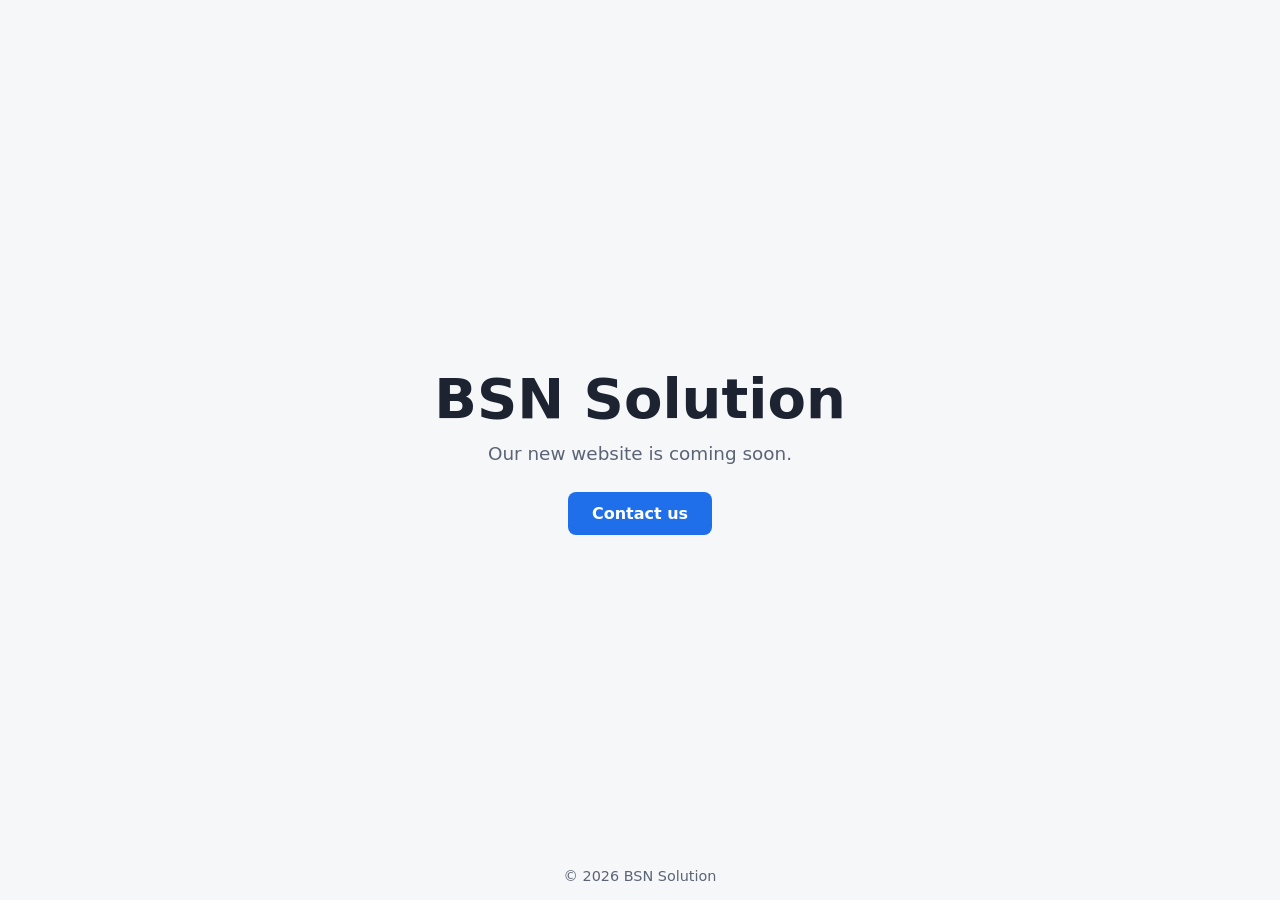
==== index.html @ 7753de4d "Add starter website for www.bsnsolution.com Co-Authored-By: Claude Opus 5.5 <noreply@anthropic.com> " ====
<!doctype html>
<html lang="en">
<head>
  <meta charset="utf-8">
  <meta name="viewport" content="width=device-width, initial-scale=1">
  <title>BSN Solution</title>
  <meta name="description" content="BSN Solution">
  <style>
    :root { --bg: #f6f7f9; --text: #1d2330; --muted: #5b6475; --accent: #1f6feb; }
    * { box-sizing: border-box; }
    body { margin: 0; font-family: system-ui, -apple-system, "Segoe UI", Roboto, sans-serif; background: var(--bg); color: var(--text); }
    main { min-height: 100vh; display: flex; flex-direction: column; align-items: center; justify-content: center; padding: 24px; text-align: center; }
    h1 { font-size: clamp(2rem, 6vw, 3.5rem); margin: 0 0 12px; }
    p { color: var(--muted); font-size: 1.15rem; margin: 0 0 28px; }
    a.button { background: var(--accent); color: #fff; text-decoration: none; padding: 12px 24px; border-radius: 8px; font-weight: 600; }
    footer { position: fixed; bottom: 16px; width: 100%; text-align: center; color: var(--muted); font-size: .9rem; }
  </style>
</head>
<body>
  <main>
    <h1>BSN Solution</h1>
    <p>Our new website is coming soon.</p>
    <a class="button" href="mailto:info@bsnsolution.com">Contact us</a>
  </main>
  <footer>&copy; <span id="y"></span> BSN Solution</footer>
  <script>document.getElementById('y').textContent = new Date().getFullYear();</script>
</body>
</html>
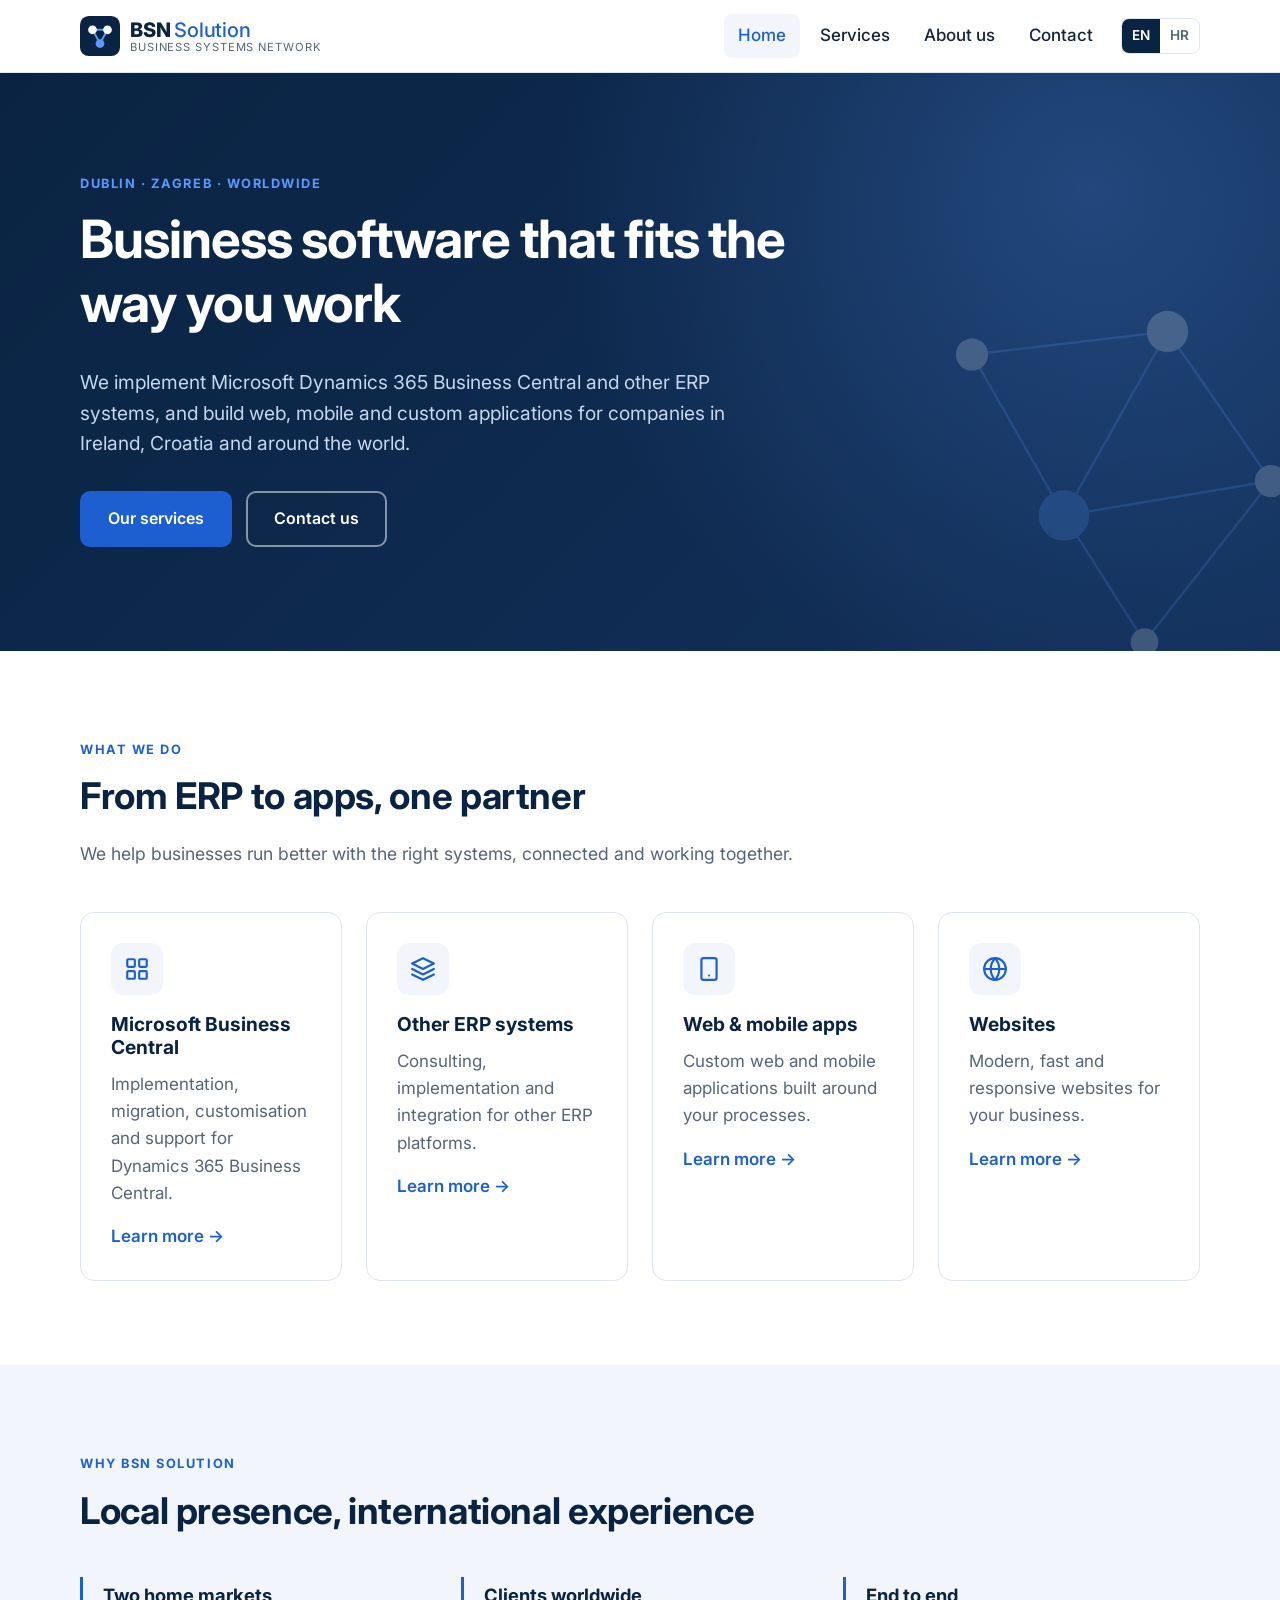
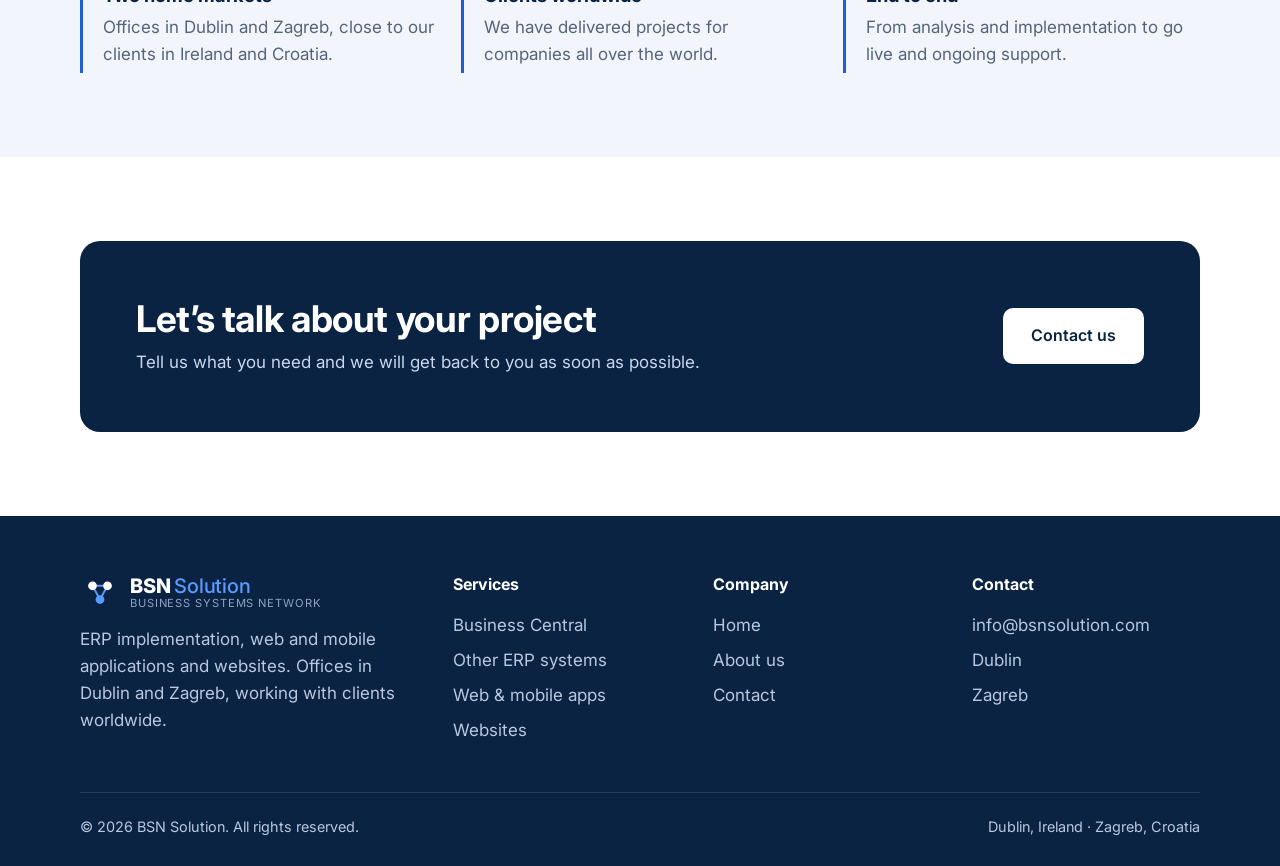
==== commit 1d6b978c: "Add bilingual company website (EN/HR) Home, Services, About and Contact pages in English and Croatia" ====
--- a/index.html
+++ b/index.html
@@ -1,28 +1,95 @@
 <!doctype html>
 <html lang="en">
 <head>
-  <meta charset="utf-8">
-  <meta name="viewport" content="width=device-width, initial-scale=1">
-  <title>BSN Solution</title>
-  <meta name="description" content="BSN Solution">
-  <style>
-    :root { --bg: #f6f7f9; --text: #1d2330; --muted: #5b6475; --accent: #1f6feb; }
-    * { box-sizing: border-box; }
-    body { margin: 0; font-family: system-ui, -apple-system, "Segoe UI", Roboto, sans-serif; background: var(--bg); color: var(--text); }
-    main { min-height: 100vh; display: flex; flex-direction: column; align-items: center; justify-content: center; padding: 24px; text-align: center; }
-    h1 { font-size: clamp(2rem, 6vw, 3.5rem); margin: 0 0 12px; }
-    p { color: var(--muted); font-size: 1.15rem; margin: 0 0 28px; }
-    a.button { background: var(--accent); color: #fff; text-decoration: none; padding: 12px 24px; border-radius: 8px; font-weight: 600; }
-    footer { position: fixed; bottom: 16px; width: 100%; text-align: center; color: var(--muted); font-size: .9rem; }
-  </style>
+<meta charset="utf-8">
+<meta name="viewport" content="width=device-width, initial-scale=1">
+<title>BSN Solution | Business Central, ERP, web and mobile applications</title>
+<meta name="description" content="BSN Solution implements Microsoft Dynamics 365 Business Central and other ERP systems and builds web and mobile applications and websites. Offices in Dublin and Zagreb.">
+<link rel="canonical" href="https://www.bsnsolution.com/">
+<link rel="alternate" hreflang="en" href="https://www.bsnsolution.com/">
+<link rel="alternate" hreflang="hr" href="https://www.bsnsolution.com/hr/">
+<link rel="alternate" hreflang="x-default" href="https://www.bsnsolution.com/">
+<meta property="og:title" content="BSN Solution | Business Central, ERP, web and mobile applications">
+<meta property="og:description" content="BSN Solution implements Microsoft Dynamics 365 Business Central and other ERP systems and builds web and mobile applications and websites. Offices in Dublin and Zagreb.">
+<meta property="og:type" content="website">
+<meta property="og:url" content="https://www.bsnsolution.com/">
+<meta property="og:locale" content="en_IE">
+<meta name="theme-color" content="#0a2342">
+<link rel="icon" href="assets/favicon.svg" type="image/svg+xml">
+<link rel="preconnect" href="https://fonts.googleapis.com">
+<link rel="preconnect" href="https://fonts.gstatic.com" crossorigin>
+<link href="https://fonts.googleapis.com/css2?family=Inter:wght@400;500;600;700;800&display=swap" rel="stylesheet">
+<link rel="stylesheet" href="assets/style.css">
+<script>
+  (function () {
+    try {
+      var pref = localStorage.getItem('bsn-lang');
+      var nav = (navigator.language || '').toLowerCase();
+      if (pref === 'hr' || (!pref && nav.indexOf('hr') === 0)) location.replace('hr/');
+    } catch (e) {}
+  })();
+</script>
 </head>
 <body>
-  <main>
-    <h1>BSN Solution</h1>
-    <p>Our new website is coming soon.</p>
-    <a class="button" href="mailto:info@bsnsolution.com">Contact us</a>
-  </main>
-  <footer>&copy; <span id="y"></span> BSN Solution</footer>
-  <script>document.getElementById('y').textContent = new Date().getFullYear();</script>
+<header class="site-header">
+  <div class="container nav">
+    <a class="brand" href="index.html" aria-label="BSN Solution">
+      <img src="assets/logo.svg" alt="" width="40" height="40">
+      <span class="brand-text"><span class="brand-name">BSN <span>Solution</span></span><span class="brand-sub">Business Systems Network</span></span>
+    </a>
+    <button class="menu-toggle" aria-label="Open menu" aria-expanded="false"><svg viewBox="0 0 24 24" fill="none" stroke="currentColor" stroke-width="2" stroke-linecap="round"><line x1="3" y1="6" x2="21" y2="6"/><line x1="3" y1="12" x2="21" y2="12"/><line x1="3" y1="18" x2="21" y2="18"/></svg></button>
+    <ul class="menu">
+      <li><a href="index.html" class="active" aria-current="page">Home</a></li><li><a href="services.html">Services</a></li><li><a href="about.html">About us</a></li><li><a href="contact.html">Contact</a></li>
+      <li class="lang"><a href="index.html" hreflang="en" class="current">EN</a><a href="hr/index.html" hreflang="hr">HR</a></li>
+    </ul>
+  </div>
+</header>
+<main>
+<section class="hero"><div class="container">
+  <span class="eyebrow">Dublin &middot; Zagreb &middot; Worldwide</span>
+  <h1>Business software that fits the way you work</h1>
+  <p class="lead">We implement Microsoft Dynamics 365 Business Central and other ERP systems, and build web, mobile and custom applications for companies in Ireland, Croatia and around the world.</p>
+  <div class="actions"><a class="btn btn-primary" href="services.html">Our services</a><a class="btn btn-outline" href="contact.html">Contact us</a></div>
+</div><svg class="hero-art" viewBox="0 0 400 400" fill="none" aria-hidden="true"><g stroke="#5b9bff" stroke-width="2"><line x1="80" y1="90" x2="250" y2="70"/><line x1="80" y1="90" x2="160" y2="230"/><line x1="250" y1="70" x2="160" y2="230"/><line x1="250" y1="70" x2="340" y2="200"/><line x1="160" y1="230" x2="340" y2="200"/><line x1="160" y1="230" x2="230" y2="340"/><line x1="340" y1="200" x2="230" y2="340"/></g><g fill="#fff"><circle cx="80" cy="90" r="14"/><circle cx="250" cy="70" r="18"/><circle cx="340" cy="200" r="14"/><circle cx="230" cy="340" r="12"/></g><circle cx="160" cy="230" r="22" fill="#5b9bff"/></svg></section>
+
+<section><div class="container">
+  <div class="section-head"><span class="eyebrow">What we do</span><h2>From ERP to apps, one partner</h2><p>We help businesses run better with the right systems, connected and working together.</p></div>
+  <div class="grid grid-4">
+    <div class="card"><div class="icon"><svg viewBox="0 0 24 24" fill="none" stroke="currentColor" stroke-width="2" stroke-linecap="round" stroke-linejoin="round"><rect x="3" y="3" width="7" height="7" rx="1"/><rect x="14" y="3" width="7" height="7" rx="1"/><rect x="3" y="14" width="7" height="7" rx="1"/><rect x="14" y="14" width="7" height="7" rx="1"/></svg></div><h3>Microsoft Business Central</h3><p>Implementation, migration, customisation and support for Dynamics 365 Business Central.</p><a class="more" href="services.html#business-central">Learn more &rarr;</a></div>
+    <div class="card"><div class="icon"><svg viewBox="0 0 24 24" fill="none" stroke="currentColor" stroke-width="2" stroke-linecap="round" stroke-linejoin="round"><polygon points="12 2 2 7 12 12 22 7 12 2"/><polyline points="2 17 12 22 22 17"/><polyline points="2 12 12 17 22 12"/></svg></div><h3>Other ERP systems</h3><p>Consulting, implementation and integration for other ERP platforms.</p><a class="more" href="services.html#erp">Learn more &rarr;</a></div>
+    <div class="card"><div class="icon"><svg viewBox="0 0 24 24" fill="none" stroke="currentColor" stroke-width="2" stroke-linecap="round" stroke-linejoin="round"><rect x="5" y="2" width="14" height="20" rx="2"/><line x1="12" y1="18" x2="12.01" y2="18"/></svg></div><h3>Web &amp; mobile apps</h3><p>Custom web and mobile applications built around your processes.</p><a class="more" href="services.html#apps">Learn more &rarr;</a></div>
+    <div class="card"><div class="icon"><svg viewBox="0 0 24 24" fill="none" stroke="currentColor" stroke-width="2" stroke-linecap="round" stroke-linejoin="round"><circle cx="12" cy="12" r="10"/><line x1="2" y1="12" x2="22" y2="12"/><path d="M12 2a15.3 15.3 0 0 1 4 10 15.3 15.3 0 0 1-4 10 15.3 15.3 0 0 1-4-10 15.3 15.3 0 0 1 4-10z"/></svg></div><h3>Websites</h3><p>Modern, fast and responsive websites for your business.</p><a class="more" href="services.html#websites">Learn more &rarr;</a></div>
+  </div>
+</div></section>
+
+<section class="section-soft"><div class="container">
+  <div class="section-head"><span class="eyebrow">Why BSN Solution</span><h2>Local presence, international experience</h2></div>
+  <div class="highlights">
+    <div class="highlight"><strong>Two home markets</strong><span>Offices in Dublin and Zagreb, close to our clients in Ireland and Croatia.</span></div>
+    <div class="highlight"><strong>Clients worldwide</strong><span>We have delivered projects for companies all over the world.</span></div>
+    <div class="highlight"><strong>End to end</strong><span>From analysis and implementation to go live and ongoing support.</span></div>
+  </div>
+</div></section>
+
+<section><div class="container"><div class="cta">
+  <div><h2>Let&rsquo;s talk about your project</h2><p>Tell us what you need and we will get back to you as soon as possible.</p></div>
+  <a class="btn btn-light" href="contact.html">Contact us</a>
+</div></div></section>
+</main>
+<footer class="site-footer">
+  <div class="container">
+    <div class="footer-grid">
+      <div>
+        <a class="brand" href="index.html"><img src="assets/logo.svg" alt="" width="40" height="40"><span class="brand-text"><span class="brand-name">BSN <span>Solution</span></span><span class="brand-sub">Business Systems Network</span></span></a>
+        <p>ERP implementation, web and mobile applications and websites. Offices in Dublin and Zagreb, working with clients worldwide.</p>
+      </div>
+      <div><h4>Services</h4><ul><li><a href="services.html">Business Central</a></li><li><a href="services.html">Other ERP systems</a></li><li><a href="services.html">Web &amp; mobile apps</a></li><li><a href="services.html">Websites</a></li></ul></div>
+      <div><h4>Company</h4><ul><li><a href="index.html">Home</a></li><li><a href="about.html">About us</a></li><li><a href="contact.html">Contact</a></li></ul></div>
+      <div><h4>Contact</h4><ul><li><a href="mailto:info@bsnsolution.com">info@bsnsolution.com</a></li><li>Dublin</li><li>Zagreb</li></ul></div>
+    </div>
+    <div class="footer-bottom"><span>&copy; <span id="year">2026</span> BSN Solution. All rights reserved.</span><span>Dublin, Ireland &middot; Zagreb, Croatia</span></div>
+  </div>
+</footer>
+<script src="assets/main.js"></script>
 </body>
 </html>
--- a/assets/style.css
+++ b/assets/style.css
@@ -0,0 +1,213 @@
+:root {
+  --navy: #0a2342;
+  --navy-2: #12305a;
+  --blue: #1d5fd1;
+  --blue-light: #5b9bff;
+  --bg: #ffffff;
+  --bg-soft: #f2f6fc;
+  --text: #16243a;
+  --muted: #56647a;
+  --line: #dde5f0;
+  --radius: 14px;
+  --max: 1160px;
+}
+* { box-sizing: border-box; }
+html { scroll-behavior: smooth; }
+body {
+  margin: 0;
+  font-family: "Inter", system-ui, -apple-system, "Segoe UI", Roboto, sans-serif;
+  color: var(--text);
+  background: var(--bg);
+  line-height: 1.6;
+  font-size: 17px;
+}
+img, svg { max-width: 100%; }
+a { color: var(--blue); }
+h1, h2, h3 { color: var(--navy); line-height: 1.2; margin: 0 0 .6em; }
+h1 { font-size: clamp(2.1rem, 5vw, 3.3rem); letter-spacing: -.02em; }
+h2 { font-size: clamp(1.6rem, 3.4vw, 2.3rem); letter-spacing: -.01em; }
+h3 { font-size: 1.2rem; }
+p { margin: 0 0 1em; }
+.container { max-width: var(--max); margin: 0 auto; padding: 0 20px; }
+
+/* Header */
+.site-header {
+  position: sticky; top: 0; z-index: 50;
+  background: rgba(255,255,255,.96);
+  backdrop-filter: blur(8px);
+  border-bottom: 1px solid var(--line);
+}
+.nav { display: flex; align-items: center; justify-content: space-between; height: 72px; gap: 16px; }
+.brand { display: flex; align-items: center; gap: 10px; text-decoration: none; color: var(--navy); }
+.brand img { width: 40px; height: 40px; }
+.brand-text { display: flex; flex-direction: column; line-height: 1.1; }
+.brand-name { font-weight: 800; font-size: 1.25rem; letter-spacing: -.01em; }
+.brand-name span { font-weight: 500; color: var(--blue); }
+.brand-sub { font-size: .7rem; color: var(--muted); letter-spacing: .08em; text-transform: uppercase; }
+.menu { display: flex; align-items: center; gap: 6px; list-style: none; margin: 0; padding: 0; }
+.menu a {
+  display: block; padding: 8px 14px; border-radius: 8px;
+  color: var(--text); text-decoration: none; font-weight: 500;
+}
+.menu a:hover { background: var(--bg-soft); color: var(--blue); }
+.menu a.active { color: var(--blue); background: var(--bg-soft); }
+.lang { display: flex; border: 1px solid var(--line); border-radius: 8px; overflow: hidden; margin-left: 8px; }
+.lang a { padding: 6px 10px; font-size: .85rem; font-weight: 600; text-decoration: none; color: var(--muted); border-radius: 0; }
+.lang a.current { background: var(--navy); color: #fff; }
+.menu-toggle {
+  display: none; background: none; border: 1px solid var(--line); border-radius: 8px;
+  width: 44px; height: 44px; cursor: pointer; color: var(--navy);
+}
+.menu-toggle svg { width: 22px; height: 22px; }
+
+/* Buttons */
+.btn {
+  display: inline-block; padding: 13px 26px; border-radius: 10px;
+  font-weight: 600; text-decoration: none; border: 2px solid transparent;
+  transition: transform .15s ease, background .15s ease;
+  cursor: pointer; font-size: 1rem; font-family: inherit;
+}
+.btn:hover { transform: translateY(-1px); }
+.btn-primary { background: var(--blue); color: #fff; }
+.btn-primary:hover { background: #174fb0; }
+.btn-light { background: #fff; color: var(--navy); }
+.btn-outline { border-color: rgba(255,255,255,.5); color: #fff; }
+.btn-outline:hover { background: rgba(255,255,255,.1); }
+
+/* Hero */
+.hero {
+  background: radial-gradient(circle at 85% 20%, rgba(91,155,255,.25), transparent 45%), linear-gradient(135deg, var(--navy) 0%, var(--navy-2) 100%);
+  color: #fff; padding: 96px 0 104px; position: relative; overflow: hidden;
+}
+.hero h1 { color: #fff; max-width: 760px; }
+.hero p.lead { font-size: 1.2rem; color: #c9d7ee; max-width: 680px; margin-bottom: 32px; }
+.hero .actions { display: flex; gap: 14px; flex-wrap: wrap; }
+.hero .eyebrow { color: var(--blue-light); }
+.hero-art { position: absolute; right: -60px; bottom: -60px; width: 460px; opacity: .18; pointer-events: none; }
+.page-hero { padding: 72px 0 64px; }
+.page-hero h1 { font-size: clamp(1.9rem, 4.5vw, 2.8rem); }
+
+.eyebrow { display: inline-block; font-size: .8rem; font-weight: 700; letter-spacing: .12em; text-transform: uppercase; color: var(--blue); margin-bottom: 14px; }
+
+/* Sections */
+section { padding: 84px 0; }
+.section-soft { background: var(--bg-soft); }
+.section-head { max-width: 720px; margin-bottom: 44px; }
+.section-head p { color: var(--muted); font-size: 1.1rem; }
+.grid { display: grid; gap: 24px; }
+.grid-3 { grid-template-columns: repeat(3, 1fr); }
+.grid-2 { grid-template-columns: repeat(2, 1fr); }
+.grid-4 { grid-template-columns: repeat(4, 1fr); }
+
+.card {
+  background: #fff; border: 1px solid var(--line); border-radius: var(--radius);
+  padding: 30px; transition: box-shadow .2s ease, transform .2s ease;
+}
+.card:hover { box-shadow: 0 14px 34px rgba(10,35,66,.09); transform: translateY(-2px); }
+.card p { color: var(--muted); margin-bottom: 0; }
+.icon {
+  width: 52px; height: 52px; border-radius: 12px; background: var(--bg-soft);
+  display: grid; place-items: center; margin-bottom: 18px; color: var(--blue);
+}
+.icon svg { width: 26px; height: 26px; }
+.card .more { display: inline-block; margin-top: 16px; font-weight: 600; text-decoration: none; }
+
+/* Stats / highlights */
+.highlights { display: grid; grid-template-columns: repeat(3, 1fr); gap: 24px; }
+.highlight { border-left: 3px solid var(--blue); padding: 4px 0 4px 20px; }
+.highlight strong { display: block; color: var(--navy); font-size: 1.15rem; margin-bottom: 4px; }
+.highlight span { color: var(--muted); }
+
+/* Service detail */
+.service {
+  display: grid; grid-template-columns: 1fr 1.4fr; gap: 48px;
+  padding: 48px 0; border-bottom: 1px solid var(--line);
+}
+.service:last-child { border-bottom: 0; }
+.service .icon { width: 60px; height: 60px; }
+.service p.intro { color: var(--muted); }
+.checks { list-style: none; margin: 0; padding: 0; display: grid; gap: 12px; }
+.checks li { position: relative; padding-left: 34px; }
+.checks li::before {
+  content: ""; position: absolute; left: 0; top: 3px; width: 22px; height: 22px; border-radius: 50%;
+  background: var(--blue) url("data:image/svg+xml,%3Csvg xmlns='http://www.w3.org/2000/svg' viewBox='0 0 24 24' fill='none' stroke='white' stroke-width='3' stroke-linecap='round' stroke-linejoin='round'%3E%3Cpolyline points='20 6 9 17 4 12'/%3E%3C/svg%3E") center/14px no-repeat;
+}
+
+/* Steps */
+.steps { display: grid; grid-template-columns: repeat(5, 1fr); gap: 18px; counter-reset: step; }
+.step { background: #fff; border: 1px solid var(--line); border-radius: var(--radius); padding: 24px; }
+.step::before {
+  counter-increment: step; content: counter(step);
+  display: grid; place-items: center; width: 36px; height: 36px; border-radius: 50%;
+  background: var(--navy); color: #fff; font-weight: 700; margin-bottom: 14px;
+}
+.step h3 { font-size: 1.05rem; }
+.step p { color: var(--muted); font-size: .95rem; margin: 0; }
+
+/* Offices */
+.office { background: #fff; border: 1px solid var(--line); border-radius: var(--radius); padding: 30px; }
+.office .flag { font-size: .8rem; font-weight: 700; letter-spacing: .1em; text-transform: uppercase; color: var(--blue); }
+.office h3 { font-size: 1.5rem; margin: 6px 0 6px; }
+.office p { color: var(--muted); margin: 0; }
+
+/* CTA */
+.cta { background: var(--navy); color: #fff; border-radius: 20px; padding: 56px; display: flex; align-items: center; justify-content: space-between; gap: 32px; flex-wrap: wrap; }
+.cta h2 { color: #fff; margin-bottom: 8px; }
+.cta p { color: #c9d7ee; margin: 0; }
+
+/* Contact */
+.contact-grid { display: grid; grid-template-columns: 1fr 1.2fr; gap: 40px; align-items: start; }
+.contact-list { display: grid; gap: 16px; }
+.contact-item { display: flex; gap: 16px; align-items: flex-start; background: #fff; border: 1px solid var(--line); border-radius: var(--radius); padding: 22px; }
+.contact-item .icon { margin: 0; flex-shrink: 0; }
+.contact-item strong { display: block; color: var(--navy); }
+.contact-item span, .contact-item a { color: var(--muted); }
+form.contact-form { background: #fff; border: 1px solid var(--line); border-radius: var(--radius); padding: 32px; display: grid; gap: 16px; }
+.field { display: grid; gap: 6px; }
+.field label { font-weight: 600; font-size: .95rem; color: var(--navy); }
+.field input, .field textarea, .field select {
+  font: inherit; padding: 12px 14px; border: 1px solid var(--line); border-radius: 10px; background: #fff; color: var(--text); width: 100%;
+}
+.field input:focus, .field textarea:focus, .field select:focus { outline: 2px solid var(--blue-light); border-color: var(--blue); }
+.field textarea { min-height: 140px; resize: vertical; }
+.form-note { font-size: .88rem; color: var(--muted); margin: 0; }
+.row-2 { display: grid; grid-template-columns: 1fr 1fr; gap: 16px; }
+
+/* Footer */
+.site-footer { background: var(--navy); color: #b9c8e0; padding: 56px 0 28px; margin-top: 0; }
+.footer-grid { display: grid; grid-template-columns: 1.5fr 1fr 1fr 1fr; gap: 32px; }
+.site-footer h4 { color: #fff; margin: 0 0 14px; font-size: 1rem; }
+.site-footer a { color: #b9c8e0; text-decoration: none; }
+.site-footer a:hover { color: #fff; }
+.site-footer ul { list-style: none; margin: 0; padding: 0; display: grid; gap: 8px; }
+.site-footer .brand { color: #fff; margin-bottom: 14px; }
+.site-footer .brand-name span { color: var(--blue-light); }
+.site-footer .brand-sub { color: #8ea3c4; }
+.footer-bottom { border-top: 1px solid rgba(255,255,255,.12); margin-top: 40px; padding-top: 22px; font-size: .9rem; display: flex; justify-content: space-between; flex-wrap: wrap; gap: 10px; }
+
+/* Responsive */
+@media (max-width: 980px) {
+  .grid-3, .grid-4, .highlights { grid-template-columns: 1fr 1fr; }
+  .steps { grid-template-columns: 1fr 1fr; }
+  .service, .contact-grid { grid-template-columns: 1fr; gap: 24px; }
+  .footer-grid { grid-template-columns: 1fr 1fr; }
+}
+@media (max-width: 820px) {
+  .menu-toggle { display: grid; place-items: center; }
+  .menu {
+    display: none; position: absolute; top: 72px; left: 0; right: 0;
+    flex-direction: column; align-items: stretch; background: #fff;
+    border-bottom: 1px solid var(--line); padding: 12px 20px 20px; gap: 4px;
+  }
+  .menu.open { display: flex; }
+  .menu a { padding: 12px 14px; }
+  .lang { margin: 8px 0 0; align-self: flex-start; }
+}
+@media (max-width: 640px) {
+  body { font-size: 16px; }
+  section { padding: 60px 0; }
+  .hero { padding: 64px 0 72px; }
+  .grid-3, .grid-2, .grid-4, .highlights, .steps, .row-2, .footer-grid { grid-template-columns: 1fr; }
+  .cta { padding: 36px 24px; }
+  .brand-sub { display: none; }
+}
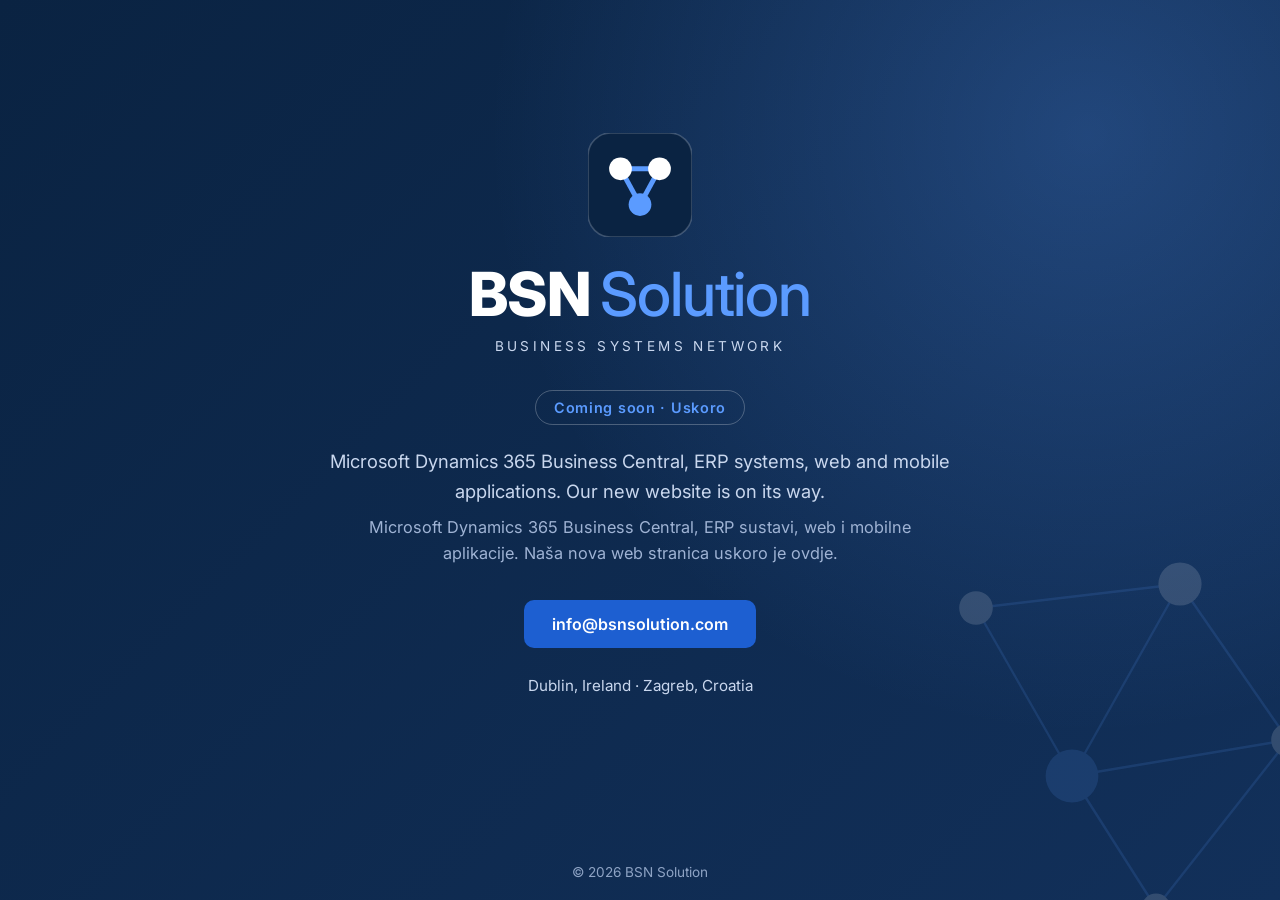
==== commit 3832afee: "Update coming soon page with BSN logo and navy theme Co-Authored-By: Claude Opus 5.5 <noreply@anthro" ====
--- a/index.html
+++ b/index.html
@@ -1,95 +1,57 @@
 <!doctype html>
 <html lang="en">
 <head>
-<meta charset="utf-8">
-<meta name="viewport" content="width=device-width, initial-scale=1">
-<title>BSN Solution | Business Central, ERP, web and mobile applications</title>
-<meta name="description" content="BSN Solution implements Microsoft Dynamics 365 Business Central and other ERP systems and builds web and mobile applications and websites. Offices in Dublin and Zagreb.">
-<link rel="canonical" href="https://www.bsnsolution.com/">
-<link rel="alternate" hreflang="en" href="https://www.bsnsolution.com/">
-<link rel="alternate" hreflang="hr" href="https://www.bsnsolution.com/hr/">
-<link rel="alternate" hreflang="x-default" href="https://www.bsnsolution.com/">
-<meta property="og:title" content="BSN Solution | Business Central, ERP, web and mobile applications">
-<meta property="og:description" content="BSN Solution implements Microsoft Dynamics 365 Business Central and other ERP systems and builds web and mobile applications and websites. Offices in Dublin and Zagreb.">
-<meta property="og:type" content="website">
-<meta property="og:url" content="https://www.bsnsolution.com/">
-<meta property="og:locale" content="en_IE">
-<meta name="theme-color" content="#0a2342">
-<link rel="icon" href="assets/favicon.svg" type="image/svg+xml">
-<link rel="preconnect" href="https://fonts.googleapis.com">
-<link rel="preconnect" href="https://fonts.gstatic.com" crossorigin>
-<link href="https://fonts.googleapis.com/css2?family=Inter:wght@400;500;600;700;800&display=swap" rel="stylesheet">
-<link rel="stylesheet" href="assets/style.css">
-<script>
-  (function () {
-    try {
-      var pref = localStorage.getItem('bsn-lang');
-      var nav = (navigator.language || '').toLowerCase();
-      if (pref === 'hr' || (!pref && nav.indexOf('hr') === 0)) location.replace('hr/');
-    } catch (e) {}
-  })();
-</script>
+  <meta charset="utf-8">
+  <meta name="viewport" content="width=device-width, initial-scale=1">
+  <title>BSN Solution | Business Systems Network</title>
+  <meta name="description" content="BSN Solution: Microsoft Dynamics 365 Business Central, ERP systems, web and mobile applications. Dublin and Zagreb.">
+  <meta name="theme-color" content="#0a2342">
+  <link rel="icon" href="data:image/svg+xml,%3Csvg xmlns='http://www.w3.org/2000/svg' viewBox='0 0 64 64'%3E%3Crect width='64' height='64' rx='14' fill='%230a2342'/%3E%3Cg stroke='%235b9bff' stroke-width='3'%3E%3Cline x1='20' y1='22' x2='44' y2='22'/%3E%3Cline x1='20' y1='22' x2='32' y2='44'/%3E%3Cline x1='44' y1='22' x2='32' y2='44'/%3E%3C/g%3E%3Ccircle cx='20' cy='22' r='7' fill='%23fff'/%3E%3Ccircle cx='44' cy='22' r='7' fill='%23fff'/%3E%3Ccircle cx='32' cy='44' r='7' fill='%235b9bff'/%3E%3C/svg%3E">
+  <link rel="preconnect" href="https://fonts.googleapis.com">
+  <link rel="preconnect" href="https://fonts.gstatic.com" crossorigin>
+  <link href="https://fonts.googleapis.com/css2?family=Inter:wght@400;500;600;800&display=swap" rel="stylesheet">
+  <style>
+    :root { --navy: #0a2342; --navy-2: #12305a; --blue: #1d5fd1; --blue-light: #5b9bff; --soft: #c9d7ee; }
+    * { box-sizing: border-box; }
+    body {
+      margin: 0; min-height: 100vh; color: #fff;
+      font-family: "Inter", system-ui, -apple-system, "Segoe UI", Roboto, sans-serif;
+      background: radial-gradient(circle at 85% 15%, rgba(91,155,255,.25), transparent 45%), linear-gradient(135deg, var(--navy) 0%, var(--navy-2) 100%);
+      display: flex; flex-direction: column; overflow-x: hidden;
+    }
+    main { flex: 1; display: flex; flex-direction: column; align-items: center; justify-content: center; text-align: center; padding: 48px 20px; position: relative; z-index: 1; }
+    .logo { width: 104px; height: 104px; margin-bottom: 24px; }
+    .name { font-size: clamp(2.4rem, 7vw, 3.8rem); font-weight: 800; letter-spacing: -.02em; margin: 0; line-height: 1.1; }
+    .name span { font-weight: 500; color: var(--blue-light); }
+    .sub { margin: 10px 0 36px; font-size: .85rem; letter-spacing: .25em; text-transform: uppercase; color: var(--soft); }
+    .soon { display: inline-block; border: 1px solid rgba(255,255,255,.25); border-radius: 999px; padding: 8px 18px; font-size: .9rem; font-weight: 600; letter-spacing: .05em; color: var(--blue-light); margin-bottom: 22px; }
+    .lead { max-width: 620px; font-size: 1.15rem; line-height: 1.6; color: var(--soft); margin: 0 0 8px; }
+    .lead.hr { font-size: 1.02rem; color: #9fb3d4; margin-bottom: 34px; }
+    .btn { display: inline-block; background: var(--blue); color: #fff; text-decoration: none; padding: 14px 28px; border-radius: 10px; font-weight: 600; }
+    .btn:hover { background: #174fb0; }
+    .cities { margin-top: 28px; color: var(--soft); font-size: .95rem; }
+    .art { position: fixed; right: -80px; bottom: -80px; width: 480px; opacity: .14; pointer-events: none; }
+    footer { text-align: center; padding: 20px; font-size: .85rem; color: #8ea3c4; position: relative; z-index: 1; }
+    @media (max-width: 600px) { .art { width: 320px; } .sub { letter-spacing: .15em; } }
+  </style>
 </head>
 <body>
-<header class="site-header">
-  <div class="container nav">
-    <a class="brand" href="index.html" aria-label="BSN Solution">
-      <img src="assets/logo.svg" alt="" width="40" height="40">
-      <span class="brand-text"><span class="brand-name">BSN <span>Solution</span></span><span class="brand-sub">Business Systems Network</span></span>
-    </a>
-    <button class="menu-toggle" aria-label="Open menu" aria-expanded="false"><svg viewBox="0 0 24 24" fill="none" stroke="currentColor" stroke-width="2" stroke-linecap="round"><line x1="3" y1="6" x2="21" y2="6"/><line x1="3" y1="12" x2="21" y2="12"/><line x1="3" y1="18" x2="21" y2="18"/></svg></button>
-    <ul class="menu">
-      <li><a href="index.html" class="active" aria-current="page">Home</a></li><li><a href="services.html">Services</a></li><li><a href="about.html">About us</a></li><li><a href="contact.html">Contact</a></li>
-      <li class="lang"><a href="index.html" hreflang="en" class="current">EN</a><a href="hr/index.html" hreflang="hr">HR</a></li>
-    </ul>
-  </div>
-</header>
-<main>
-<section class="hero"><div class="container">
-  <span class="eyebrow">Dublin &middot; Zagreb &middot; Worldwide</span>
-  <h1>Business software that fits the way you work</h1>
-  <p class="lead">We implement Microsoft Dynamics 365 Business Central and other ERP systems, and build web, mobile and custom applications for companies in Ireland, Croatia and around the world.</p>
-  <div class="actions"><a class="btn btn-primary" href="services.html">Our services</a><a class="btn btn-outline" href="contact.html">Contact us</a></div>
-</div><svg class="hero-art" viewBox="0 0 400 400" fill="none" aria-hidden="true"><g stroke="#5b9bff" stroke-width="2"><line x1="80" y1="90" x2="250" y2="70"/><line x1="80" y1="90" x2="160" y2="230"/><line x1="250" y1="70" x2="160" y2="230"/><line x1="250" y1="70" x2="340" y2="200"/><line x1="160" y1="230" x2="340" y2="200"/><line x1="160" y1="230" x2="230" y2="340"/><line x1="340" y1="200" x2="230" y2="340"/></g><g fill="#fff"><circle cx="80" cy="90" r="14"/><circle cx="250" cy="70" r="18"/><circle cx="340" cy="200" r="14"/><circle cx="230" cy="340" r="12"/></g><circle cx="160" cy="230" r="22" fill="#5b9bff"/></svg></section>
-
-<section><div class="container">
-  <div class="section-head"><span class="eyebrow">What we do</span><h2>From ERP to apps, one partner</h2><p>We help businesses run better with the right systems, connected and working together.</p></div>
-  <div class="grid grid-4">
-    <div class="card"><div class="icon"><svg viewBox="0 0 24 24" fill="none" stroke="currentColor" stroke-width="2" stroke-linecap="round" stroke-linejoin="round"><rect x="3" y="3" width="7" height="7" rx="1"/><rect x="14" y="3" width="7" height="7" rx="1"/><rect x="3" y="14" width="7" height="7" rx="1"/><rect x="14" y="14" width="7" height="7" rx="1"/></svg></div><h3>Microsoft Business Central</h3><p>Implementation, migration, customisation and support for Dynamics 365 Business Central.</p><a class="more" href="services.html#business-central">Learn more &rarr;</a></div>
-    <div class="card"><div class="icon"><svg viewBox="0 0 24 24" fill="none" stroke="currentColor" stroke-width="2" stroke-linecap="round" stroke-linejoin="round"><polygon points="12 2 2 7 12 12 22 7 12 2"/><polyline points="2 17 12 22 22 17"/><polyline points="2 12 12 17 22 12"/></svg></div><h3>Other ERP systems</h3><p>Consulting, implementation and integration for other ERP platforms.</p><a class="more" href="services.html#erp">Learn more &rarr;</a></div>
-    <div class="card"><div class="icon"><svg viewBox="0 0 24 24" fill="none" stroke="currentColor" stroke-width="2" stroke-linecap="round" stroke-linejoin="round"><rect x="5" y="2" width="14" height="20" rx="2"/><line x1="12" y1="18" x2="12.01" y2="18"/></svg></div><h3>Web &amp; mobile apps</h3><p>Custom web and mobile applications built around your processes.</p><a class="more" href="services.html#apps">Learn more &rarr;</a></div>
-    <div class="card"><div class="icon"><svg viewBox="0 0 24 24" fill="none" stroke="currentColor" stroke-width="2" stroke-linecap="round" stroke-linejoin="round"><circle cx="12" cy="12" r="10"/><line x1="2" y1="12" x2="22" y2="12"/><path d="M12 2a15.3 15.3 0 0 1 4 10 15.3 15.3 0 0 1-4 10 15.3 15.3 0 0 1-4-10 15.3 15.3 0 0 1 4-10z"/></svg></div><h3>Websites</h3><p>Modern, fast and responsive websites for your business.</p><a class="more" href="services.html#websites">Learn more &rarr;</a></div>
-  </div>
-</div></section>
-
-<section class="section-soft"><div class="container">
-  <div class="section-head"><span class="eyebrow">Why BSN Solution</span><h2>Local presence, international experience</h2></div>
-  <div class="highlights">
-    <div class="highlight"><strong>Two home markets</strong><span>Offices in Dublin and Zagreb, close to our clients in Ireland and Croatia.</span></div>
-    <div class="highlight"><strong>Clients worldwide</strong><span>We have delivered projects for companies all over the world.</span></div>
-    <div class="highlight"><strong>End to end</strong><span>From analysis and implementation to go live and ongoing support.</span></div>
-  </div>
-</div></section>
-
-<section><div class="container"><div class="cta">
-  <div><h2>Let&rsquo;s talk about your project</h2><p>Tell us what you need and we will get back to you as soon as possible.</p></div>
-  <a class="btn btn-light" href="contact.html">Contact us</a>
-</div></div></section>
-</main>
-<footer class="site-footer">
-  <div class="container">
-    <div class="footer-grid">
-      <div>
-        <a class="brand" href="index.html"><img src="assets/logo.svg" alt="" width="40" height="40"><span class="brand-text"><span class="brand-name">BSN <span>Solution</span></span><span class="brand-sub">Business Systems Network</span></span></a>
-        <p>ERP implementation, web and mobile applications and websites. Offices in Dublin and Zagreb, working with clients worldwide.</p>
-      </div>
-      <div><h4>Services</h4><ul><li><a href="services.html">Business Central</a></li><li><a href="services.html">Other ERP systems</a></li><li><a href="services.html">Web &amp; mobile apps</a></li><li><a href="services.html">Websites</a></li></ul></div>
-      <div><h4>Company</h4><ul><li><a href="index.html">Home</a></li><li><a href="about.html">About us</a></li><li><a href="contact.html">Contact</a></li></ul></div>
-      <div><h4>Contact</h4><ul><li><a href="mailto:info@bsnsolution.com">info@bsnsolution.com</a></li><li>Dublin</li><li>Zagreb</li></ul></div>
-    </div>
-    <div class="footer-bottom"><span>&copy; <span id="year">2026</span> BSN Solution. All rights reserved.</span><span>Dublin, Ireland &middot; Zagreb, Croatia</span></div>
-  </div>
-</footer>
-<script src="assets/main.js"></script>
+  <main>
+    <svg class="logo" viewBox="0 0 64 64" role="img" aria-label="BSN Solution logo">
+      <rect width="64" height="64" rx="14" fill="#0a2342" stroke="rgba(255,255,255,.2)"/>
+      <g stroke="#5b9bff" stroke-width="3"><line x1="20" y1="22" x2="44" y2="22"/><line x1="20" y1="22" x2="32" y2="44"/><line x1="44" y1="22" x2="32" y2="44"/></g>
+      <circle cx="20" cy="22" r="7" fill="#fff"/><circle cx="44" cy="22" r="7" fill="#fff"/><circle cx="32" cy="44" r="7" fill="#5b9bff"/>
+    </svg>
+    <h1 class="name">BSN <span>Solution</span></h1>
+    <p class="sub">Business Systems Network</p>
+    <span class="soon">Coming soon &middot; Uskoro</span>
+    <p class="lead">Microsoft Dynamics 365 Business Central, ERP systems, web and mobile applications. Our new website is on its way.</p>
+    <p class="lead hr">Microsoft Dynamics 365 Business Central, ERP sustavi, web i mobilne aplikacije. Naša nova web stranica uskoro je ovdje.</p>
+    <a class="btn" href="mailto:info@bsnsolution.com">info@bsnsolution.com</a>
+    <p class="cities">Dublin, Ireland &middot; Zagreb, Croatia</p>
+  </main>
+  <footer>&copy; <span id="y">2026</span> BSN Solution</footer>
+  <svg class="art" viewBox="0 0 400 400" fill="none" aria-hidden="true"><g stroke="#5b9bff" stroke-width="2"><line x1="80" y1="90" x2="250" y2="70"/><line x1="80" y1="90" x2="160" y2="230"/><line x1="250" y1="70" x2="160" y2="230"/><line x1="250" y1="70" x2="340" y2="200"/><line x1="160" y1="230" x2="340" y2="200"/><line x1="160" y1="230" x2="230" y2="340"/><line x1="340" y1="200" x2="230" y2="340"/></g><g fill="#fff"><circle cx="80" cy="90" r="14"/><circle cx="250" cy="70" r="18"/><circle cx="340" cy="200" r="14"/><circle cx="230" cy="340" r="12"/></g><circle cx="160" cy="230" r="22" fill="#5b9bff"/></svg>
+  <script>document.getElementById('y').textContent = new Date().getFullYear();</script>
 </body>
 </html>
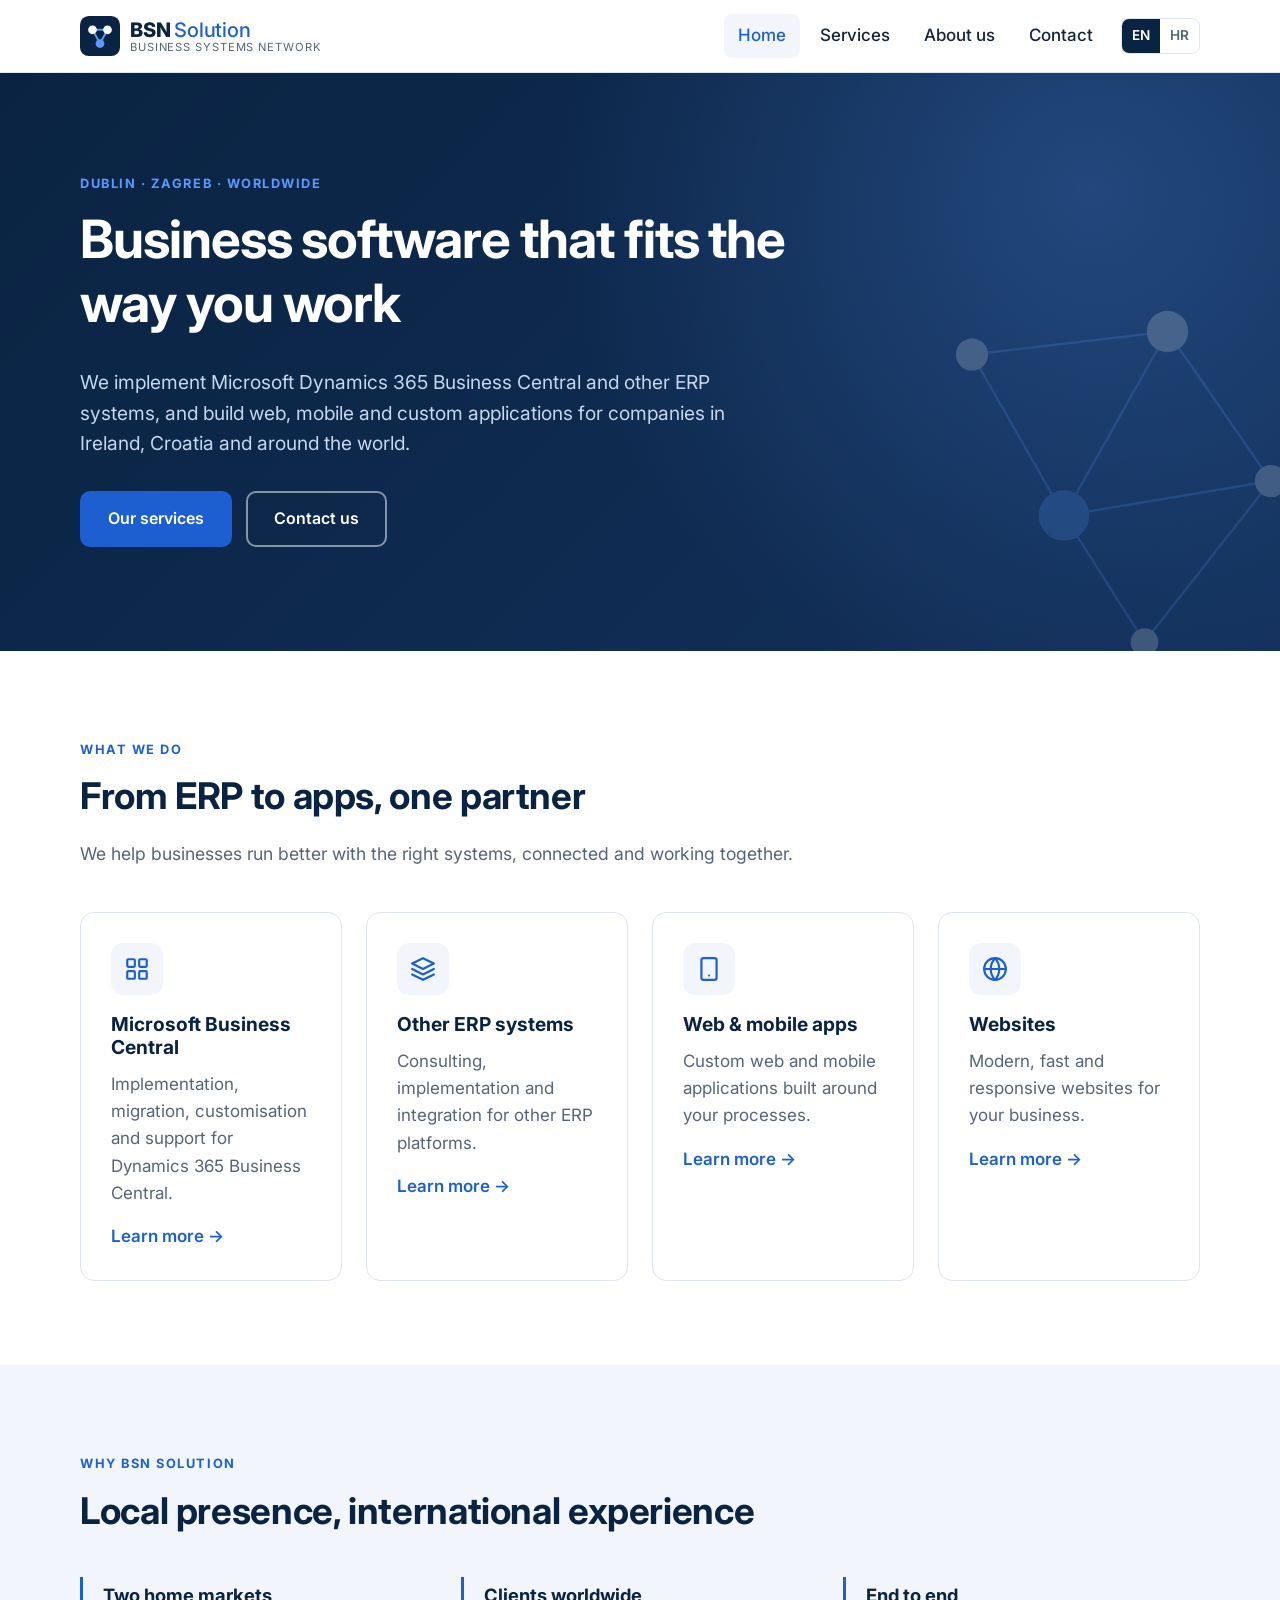
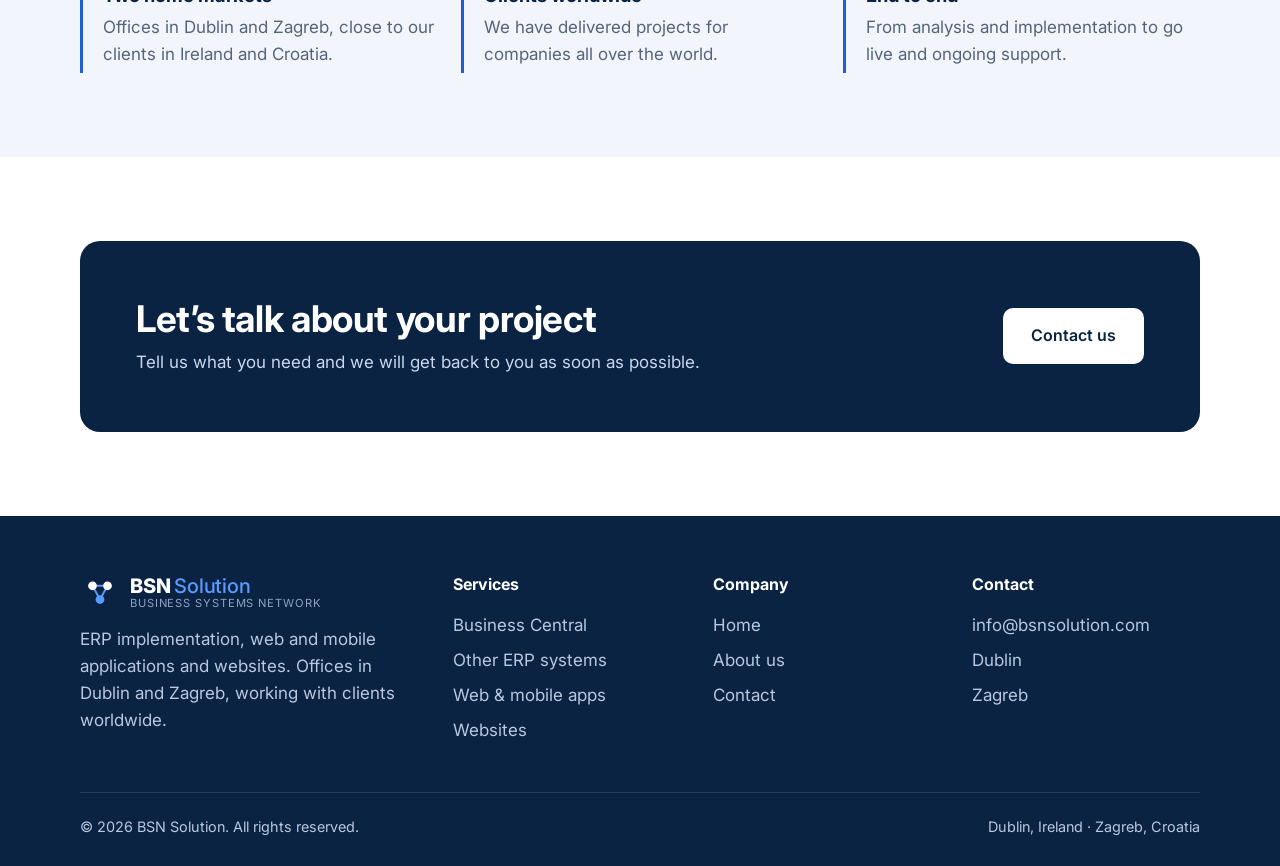
==== commit 664a1535: "Publish new website from dev Co-Authored-By: Claude Opus 5.5 <noreply@anthropic.com> Claude-Session:" ====
--- a/index.html
+++ b/index.html
@@ -1,57 +1,95 @@
 <!doctype html>
 <html lang="en">
 <head>
-  <meta charset="utf-8">
-  <meta name="viewport" content="width=device-width, initial-scale=1">
-  <title>BSN Solution | Business Systems Network</title>
-  <meta name="description" content="BSN Solution: Microsoft Dynamics 365 Business Central, ERP systems, web and mobile applications. Dublin and Zagreb.">
-  <meta name="theme-color" content="#0a2342">
-  <link rel="icon" href="data:image/svg+xml,%3Csvg xmlns='http://www.w3.org/2000/svg' viewBox='0 0 64 64'%3E%3Crect width='64' height='64' rx='14' fill='%230a2342'/%3E%3Cg stroke='%235b9bff' stroke-width='3'%3E%3Cline x1='20' y1='22' x2='44' y2='22'/%3E%3Cline x1='20' y1='22' x2='32' y2='44'/%3E%3Cline x1='44' y1='22' x2='32' y2='44'/%3E%3C/g%3E%3Ccircle cx='20' cy='22' r='7' fill='%23fff'/%3E%3Ccircle cx='44' cy='22' r='7' fill='%23fff'/%3E%3Ccircle cx='32' cy='44' r='7' fill='%235b9bff'/%3E%3C/svg%3E">
-  <link rel="preconnect" href="https://fonts.googleapis.com">
-  <link rel="preconnect" href="https://fonts.gstatic.com" crossorigin>
-  <link href="https://fonts.googleapis.com/css2?family=Inter:wght@400;500;600;800&display=swap" rel="stylesheet">
-  <style>
-    :root { --navy: #0a2342; --navy-2: #12305a; --blue: #1d5fd1; --blue-light: #5b9bff; --soft: #c9d7ee; }
-    * { box-sizing: border-box; }
-    body {
-      margin: 0; min-height: 100vh; color: #fff;
-      font-family: "Inter", system-ui, -apple-system, "Segoe UI", Roboto, sans-serif;
-      background: radial-gradient(circle at 85% 15%, rgba(91,155,255,.25), transparent 45%), linear-gradient(135deg, var(--navy) 0%, var(--navy-2) 100%);
-      display: flex; flex-direction: column; overflow-x: hidden;
-    }
-    main { flex: 1; display: flex; flex-direction: column; align-items: center; justify-content: center; text-align: center; padding: 48px 20px; position: relative; z-index: 1; }
-    .logo { width: 104px; height: 104px; margin-bottom: 24px; }
-    .name { font-size: clamp(2.4rem, 7vw, 3.8rem); font-weight: 800; letter-spacing: -.02em; margin: 0; line-height: 1.1; }
-    .name span { font-weight: 500; color: var(--blue-light); }
-    .sub { margin: 10px 0 36px; font-size: .85rem; letter-spacing: .25em; text-transform: uppercase; color: var(--soft); }
-    .soon { display: inline-block; border: 1px solid rgba(255,255,255,.25); border-radius: 999px; padding: 8px 18px; font-size: .9rem; font-weight: 600; letter-spacing: .05em; color: var(--blue-light); margin-bottom: 22px; }
-    .lead { max-width: 620px; font-size: 1.15rem; line-height: 1.6; color: var(--soft); margin: 0 0 8px; }
-    .lead.hr { font-size: 1.02rem; color: #9fb3d4; margin-bottom: 34px; }
-    .btn { display: inline-block; background: var(--blue); color: #fff; text-decoration: none; padding: 14px 28px; border-radius: 10px; font-weight: 600; }
-    .btn:hover { background: #174fb0; }
-    .cities { margin-top: 28px; color: var(--soft); font-size: .95rem; }
-    .art { position: fixed; right: -80px; bottom: -80px; width: 480px; opacity: .14; pointer-events: none; }
-    footer { text-align: center; padding: 20px; font-size: .85rem; color: #8ea3c4; position: relative; z-index: 1; }
-    @media (max-width: 600px) { .art { width: 320px; } .sub { letter-spacing: .15em; } }
-  </style>
+<meta charset="utf-8">
+<meta name="viewport" content="width=device-width, initial-scale=1">
+<title>BSN Solution | Business Central, ERP, web and mobile applications</title>
+<meta name="description" content="BSN Solution implements Microsoft Dynamics 365 Business Central and other ERP systems and builds web and mobile applications and websites. Offices in Dublin and Zagreb.">
+<link rel="canonical" href="https://www.bsnsolution.com/">
+<link rel="alternate" hreflang="en" href="https://www.bsnsolution.com/">
+<link rel="alternate" hreflang="hr" href="https://www.bsnsolution.com/hr/">
+<link rel="alternate" hreflang="x-default" href="https://www.bsnsolution.com/">
+<meta property="og:title" content="BSN Solution | Business Central, ERP, web and mobile applications">
+<meta property="og:description" content="BSN Solution implements Microsoft Dynamics 365 Business Central and other ERP systems and builds web and mobile applications and websites. Offices in Dublin and Zagreb.">
+<meta property="og:type" content="website">
+<meta property="og:url" content="https://www.bsnsolution.com/">
+<meta property="og:locale" content="en_IE">
+<meta name="theme-color" content="#0a2342">
+<link rel="icon" href="assets/favicon.svg" type="image/svg+xml">
+<link rel="preconnect" href="https://fonts.googleapis.com">
+<link rel="preconnect" href="https://fonts.gstatic.com" crossorigin>
+<link href="https://fonts.googleapis.com/css2?family=Inter:wght@400;500;600;700;800&display=swap" rel="stylesheet">
+<link rel="stylesheet" href="assets/style.css">
+<script>
+  (function () {
+    try {
+      var pref = localStorage.getItem('bsn-lang');
+      var nav = (navigator.language || '').toLowerCase();
+      if (pref === 'hr' || (!pref && nav.indexOf('hr') === 0)) location.replace('hr/');
+    } catch (e) {}
+  })();
+</script>
 </head>
 <body>
-  <main>
-    <svg class="logo" viewBox="0 0 64 64" role="img" aria-label="BSN Solution logo">
-      <rect width="64" height="64" rx="14" fill="#0a2342" stroke="rgba(255,255,255,.2)"/>
-      <g stroke="#5b9bff" stroke-width="3"><line x1="20" y1="22" x2="44" y2="22"/><line x1="20" y1="22" x2="32" y2="44"/><line x1="44" y1="22" x2="32" y2="44"/></g>
-      <circle cx="20" cy="22" r="7" fill="#fff"/><circle cx="44" cy="22" r="7" fill="#fff"/><circle cx="32" cy="44" r="7" fill="#5b9bff"/>
-    </svg>
-    <h1 class="name">BSN <span>Solution</span></h1>
-    <p class="sub">Business Systems Network</p>
-    <span class="soon">Coming soon &middot; Uskoro</span>
-    <p class="lead">Microsoft Dynamics 365 Business Central, ERP systems, web and mobile applications. Our new website is on its way.</p>
-    <p class="lead hr">Microsoft Dynamics 365 Business Central, ERP sustavi, web i mobilne aplikacije. Naša nova web stranica uskoro je ovdje.</p>
-    <a class="btn" href="mailto:info@bsnsolution.com">info@bsnsolution.com</a>
-    <p class="cities">Dublin, Ireland &middot; Zagreb, Croatia</p>
-  </main>
-  <footer>&copy; <span id="y">2026</span> BSN Solution</footer>
-  <svg class="art" viewBox="0 0 400 400" fill="none" aria-hidden="true"><g stroke="#5b9bff" stroke-width="2"><line x1="80" y1="90" x2="250" y2="70"/><line x1="80" y1="90" x2="160" y2="230"/><line x1="250" y1="70" x2="160" y2="230"/><line x1="250" y1="70" x2="340" y2="200"/><line x1="160" y1="230" x2="340" y2="200"/><line x1="160" y1="230" x2="230" y2="340"/><line x1="340" y1="200" x2="230" y2="340"/></g><g fill="#fff"><circle cx="80" cy="90" r="14"/><circle cx="250" cy="70" r="18"/><circle cx="340" cy="200" r="14"/><circle cx="230" cy="340" r="12"/></g><circle cx="160" cy="230" r="22" fill="#5b9bff"/></svg>
-  <script>document.getElementById('y').textContent = new Date().getFullYear();</script>
+<header class="site-header">
+  <div class="container nav">
+    <a class="brand" href="index.html" aria-label="BSN Solution">
+      <img src="assets/logo.svg" alt="" width="40" height="40">
+      <span class="brand-text"><span class="brand-name">BSN <span>Solution</span></span><span class="brand-sub">Business Systems Network</span></span>
+    </a>
+    <button class="menu-toggle" aria-label="Open menu" aria-expanded="false"><svg viewBox="0 0 24 24" fill="none" stroke="currentColor" stroke-width="2" stroke-linecap="round"><line x1="3" y1="6" x2="21" y2="6"/><line x1="3" y1="12" x2="21" y2="12"/><line x1="3" y1="18" x2="21" y2="18"/></svg></button>
+    <ul class="menu">
+      <li><a href="index.html" class="active" aria-current="page">Home</a></li><li><a href="services.html">Services</a></li><li><a href="about.html">About us</a></li><li><a href="contact.html">Contact</a></li>
+      <li class="lang"><a href="index.html" hreflang="en" class="current">EN</a><a href="hr/index.html" hreflang="hr">HR</a></li>
+    </ul>
+  </div>
+</header>
+<main>
+<section class="hero"><div class="container">
+  <span class="eyebrow">Dublin &middot; Zagreb &middot; Worldwide</span>
+  <h1>Business software that fits the way you work</h1>
+  <p class="lead">We implement Microsoft Dynamics 365 Business Central and other ERP systems, and build web, mobile and custom applications for companies in Ireland, Croatia and around the world.</p>
+  <div class="actions"><a class="btn btn-primary" href="services.html">Our services</a><a class="btn btn-outline" href="contact.html">Contact us</a></div>
+</div><svg class="hero-art" viewBox="0 0 400 400" fill="none" aria-hidden="true"><g stroke="#5b9bff" stroke-width="2"><line x1="80" y1="90" x2="250" y2="70"/><line x1="80" y1="90" x2="160" y2="230"/><line x1="250" y1="70" x2="160" y2="230"/><line x1="250" y1="70" x2="340" y2="200"/><line x1="160" y1="230" x2="340" y2="200"/><line x1="160" y1="230" x2="230" y2="340"/><line x1="340" y1="200" x2="230" y2="340"/></g><g fill="#fff"><circle cx="80" cy="90" r="14"/><circle cx="250" cy="70" r="18"/><circle cx="340" cy="200" r="14"/><circle cx="230" cy="340" r="12"/></g><circle cx="160" cy="230" r="22" fill="#5b9bff"/></svg></section>
+
+<section><div class="container">
+  <div class="section-head"><span class="eyebrow">What we do</span><h2>From ERP to apps, one partner</h2><p>We help businesses run better with the right systems, connected and working together.</p></div>
+  <div class="grid grid-4">
+    <div class="card"><div class="icon"><svg viewBox="0 0 24 24" fill="none" stroke="currentColor" stroke-width="2" stroke-linecap="round" stroke-linejoin="round"><rect x="3" y="3" width="7" height="7" rx="1"/><rect x="14" y="3" width="7" height="7" rx="1"/><rect x="3" y="14" width="7" height="7" rx="1"/><rect x="14" y="14" width="7" height="7" rx="1"/></svg></div><h3>Microsoft Business Central</h3><p>Implementation, migration, customisation and support for Dynamics 365 Business Central.</p><a class="more" href="services.html#business-central">Learn more &rarr;</a></div>
+    <div class="card"><div class="icon"><svg viewBox="0 0 24 24" fill="none" stroke="currentColor" stroke-width="2" stroke-linecap="round" stroke-linejoin="round"><polygon points="12 2 2 7 12 12 22 7 12 2"/><polyline points="2 17 12 22 22 17"/><polyline points="2 12 12 17 22 12"/></svg></div><h3>Other ERP systems</h3><p>Consulting, implementation and integration for other ERP platforms.</p><a class="more" href="services.html#erp">Learn more &rarr;</a></div>
+    <div class="card"><div class="icon"><svg viewBox="0 0 24 24" fill="none" stroke="currentColor" stroke-width="2" stroke-linecap="round" stroke-linejoin="round"><rect x="5" y="2" width="14" height="20" rx="2"/><line x1="12" y1="18" x2="12.01" y2="18"/></svg></div><h3>Web &amp; mobile apps</h3><p>Custom web and mobile applications built around your processes.</p><a class="more" href="services.html#apps">Learn more &rarr;</a></div>
+    <div class="card"><div class="icon"><svg viewBox="0 0 24 24" fill="none" stroke="currentColor" stroke-width="2" stroke-linecap="round" stroke-linejoin="round"><circle cx="12" cy="12" r="10"/><line x1="2" y1="12" x2="22" y2="12"/><path d="M12 2a15.3 15.3 0 0 1 4 10 15.3 15.3 0 0 1-4 10 15.3 15.3 0 0 1-4-10 15.3 15.3 0 0 1 4-10z"/></svg></div><h3>Websites</h3><p>Modern, fast and responsive websites for your business.</p><a class="more" href="services.html#websites">Learn more &rarr;</a></div>
+  </div>
+</div></section>
+
+<section class="section-soft"><div class="container">
+  <div class="section-head"><span class="eyebrow">Why BSN Solution</span><h2>Local presence, international experience</h2></div>
+  <div class="highlights">
+    <div class="highlight"><strong>Two home markets</strong><span>Offices in Dublin and Zagreb, close to our clients in Ireland and Croatia.</span></div>
+    <div class="highlight"><strong>Clients worldwide</strong><span>We have delivered projects for companies all over the world.</span></div>
+    <div class="highlight"><strong>End to end</strong><span>From analysis and implementation to go live and ongoing support.</span></div>
+  </div>
+</div></section>
+
+<section><div class="container"><div class="cta">
+  <div><h2>Let&rsquo;s talk about your project</h2><p>Tell us what you need and we will get back to you as soon as possible.</p></div>
+  <a class="btn btn-light" href="contact.html">Contact us</a>
+</div></div></section>
+</main>
+<footer class="site-footer">
+  <div class="container">
+    <div class="footer-grid">
+      <div>
+        <a class="brand" href="index.html"><img src="assets/logo.svg" alt="" width="40" height="40"><span class="brand-text"><span class="brand-name">BSN <span>Solution</span></span><span class="brand-sub">Business Systems Network</span></span></a>
+        <p>ERP implementation, web and mobile applications and websites. Offices in Dublin and Zagreb, working with clients worldwide.</p>
+      </div>
+      <div><h4>Services</h4><ul><li><a href="services.html">Business Central</a></li><li><a href="services.html">Other ERP systems</a></li><li><a href="services.html">Web &amp; mobile apps</a></li><li><a href="services.html">Websites</a></li></ul></div>
+      <div><h4>Company</h4><ul><li><a href="index.html">Home</a></li><li><a href="about.html">About us</a></li><li><a href="contact.html">Contact</a></li></ul></div>
+      <div><h4>Contact</h4><ul><li><a href="mailto:info@bsnsolution.com">info@bsnsolution.com</a></li><li>Dublin</li><li>Zagreb</li></ul></div>
+    </div>
+    <div class="footer-bottom"><span>&copy; <span id="year">2026</span> BSN Solution. All rights reserved.</span><span>Dublin, Ireland &middot; Zagreb, Croatia</span></div>
+  </div>
+</footer>
+<script src="assets/main.js"></script>
 </body>
 </html>
--- a/assets/style.css
+++ b/assets/style.css
@@ -0,0 +1,213 @@
+:root {
+  --navy: #0a2342;
+  --navy-2: #12305a;
+  --blue: #1d5fd1;
+  --blue-light: #5b9bff;
+  --bg: #ffffff;
+  --bg-soft: #f2f6fc;
+  --text: #16243a;
+  --muted: #56647a;
+  --line: #dde5f0;
+  --radius: 14px;
+  --max: 1160px;
+}
+* { box-sizing: border-box; }
+html { scroll-behavior: smooth; }
+body {
+  margin: 0;
+  font-family: "Inter", system-ui, -apple-system, "Segoe UI", Roboto, sans-serif;
+  color: var(--text);
+  background: var(--bg);
+  line-height: 1.6;
+  font-size: 17px;
+}
+img, svg { max-width: 100%; }
+a { color: var(--blue); }
+h1, h2, h3 { color: var(--navy); line-height: 1.2; margin: 0 0 .6em; }
+h1 { font-size: clamp(2.1rem, 5vw, 3.3rem); letter-spacing: -.02em; }
+h2 { font-size: clamp(1.6rem, 3.4vw, 2.3rem); letter-spacing: -.01em; }
+h3 { font-size: 1.2rem; }
+p { margin: 0 0 1em; }
+.container { max-width: var(--max); margin: 0 auto; padding: 0 20px; }
+
+/* Header */
+.site-header {
+  position: sticky; top: 0; z-index: 50;
+  background: rgba(255,255,255,.96);
+  backdrop-filter: blur(8px);
+  border-bottom: 1px solid var(--line);
+}
+.nav { display: flex; align-items: center; justify-content: space-between; height: 72px; gap: 16px; }
+.brand { display: flex; align-items: center; gap: 10px; text-decoration: none; color: var(--navy); }
+.brand img { width: 40px; height: 40px; }
+.brand-text { display: flex; flex-direction: column; line-height: 1.1; }
+.brand-name { font-weight: 800; font-size: 1.25rem; letter-spacing: -.01em; }
+.brand-name span { font-weight: 500; color: var(--blue); }
+.brand-sub { font-size: .7rem; color: var(--muted); letter-spacing: .08em; text-transform: uppercase; }
+.menu { display: flex; align-items: center; gap: 6px; list-style: none; margin: 0; padding: 0; }
+.menu a {
+  display: block; padding: 8px 14px; border-radius: 8px;
+  color: var(--text); text-decoration: none; font-weight: 500;
+}
+.menu a:hover { background: var(--bg-soft); color: var(--blue); }
+.menu a.active { color: var(--blue); background: var(--bg-soft); }
+.lang { display: flex; border: 1px solid var(--line); border-radius: 8px; overflow: hidden; margin-left: 8px; }
+.lang a { padding: 6px 10px; font-size: .85rem; font-weight: 600; text-decoration: none; color: var(--muted); border-radius: 0; }
+.lang a.current { background: var(--navy); color: #fff; }
+.menu-toggle {
+  display: none; background: none; border: 1px solid var(--line); border-radius: 8px;
+  width: 44px; height: 44px; cursor: pointer; color: var(--navy);
+}
+.menu-toggle svg { width: 22px; height: 22px; }
+
+/* Buttons */
+.btn {
+  display: inline-block; padding: 13px 26px; border-radius: 10px;
+  font-weight: 600; text-decoration: none; border: 2px solid transparent;
+  transition: transform .15s ease, background .15s ease;
+  cursor: pointer; font-size: 1rem; font-family: inherit;
+}
+.btn:hover { transform: translateY(-1px); }
+.btn-primary { background: var(--blue); color: #fff; }
+.btn-primary:hover { background: #174fb0; }
+.btn-light { background: #fff; color: var(--navy); }
+.btn-outline { border-color: rgba(255,255,255,.5); color: #fff; }
+.btn-outline:hover { background: rgba(255,255,255,.1); }
+
+/* Hero */
+.hero {
+  background: radial-gradient(circle at 85% 20%, rgba(91,155,255,.25), transparent 45%), linear-gradient(135deg, var(--navy) 0%, var(--navy-2) 100%);
+  color: #fff; padding: 96px 0 104px; position: relative; overflow: hidden;
+}
+.hero h1 { color: #fff; max-width: 760px; }
+.hero p.lead { font-size: 1.2rem; color: #c9d7ee; max-width: 680px; margin-bottom: 32px; }
+.hero .actions { display: flex; gap: 14px; flex-wrap: wrap; }
+.hero .eyebrow { color: var(--blue-light); }
+.hero-art { position: absolute; right: -60px; bottom: -60px; width: 460px; opacity: .18; pointer-events: none; }
+.page-hero { padding: 72px 0 64px; }
+.page-hero h1 { font-size: clamp(1.9rem, 4.5vw, 2.8rem); }
+
+.eyebrow { display: inline-block; font-size: .8rem; font-weight: 700; letter-spacing: .12em; text-transform: uppercase; color: var(--blue); margin-bottom: 14px; }
+
+/* Sections */
+section { padding: 84px 0; }
+.section-soft { background: var(--bg-soft); }
+.section-head { max-width: 720px; margin-bottom: 44px; }
+.section-head p { color: var(--muted); font-size: 1.1rem; }
+.grid { display: grid; gap: 24px; }
+.grid-3 { grid-template-columns: repeat(3, 1fr); }
+.grid-2 { grid-template-columns: repeat(2, 1fr); }
+.grid-4 { grid-template-columns: repeat(4, 1fr); }
+
+.card {
+  background: #fff; border: 1px solid var(--line); border-radius: var(--radius);
+  padding: 30px; transition: box-shadow .2s ease, transform .2s ease;
+}
+.card:hover { box-shadow: 0 14px 34px rgba(10,35,66,.09); transform: translateY(-2px); }
+.card p { color: var(--muted); margin-bottom: 0; }
+.icon {
+  width: 52px; height: 52px; border-radius: 12px; background: var(--bg-soft);
+  display: grid; place-items: center; margin-bottom: 18px; color: var(--blue);
+}
+.icon svg { width: 26px; height: 26px; }
+.card .more { display: inline-block; margin-top: 16px; font-weight: 600; text-decoration: none; }
+
+/* Stats / highlights */
+.highlights { display: grid; grid-template-columns: repeat(3, 1fr); gap: 24px; }
+.highlight { border-left: 3px solid var(--blue); padding: 4px 0 4px 20px; }
+.highlight strong { display: block; color: var(--navy); font-size: 1.15rem; margin-bottom: 4px; }
+.highlight span { color: var(--muted); }
+
+/* Service detail */
+.service {
+  display: grid; grid-template-columns: 1fr 1.4fr; gap: 48px;
+  padding: 48px 0; border-bottom: 1px solid var(--line);
+}
+.service:last-child { border-bottom: 0; }
+.service .icon { width: 60px; height: 60px; }
+.service p.intro { color: var(--muted); }
+.checks { list-style: none; margin: 0; padding: 0; display: grid; gap: 12px; }
+.checks li { position: relative; padding-left: 34px; }
+.checks li::before {
+  content: ""; position: absolute; left: 0; top: 3px; width: 22px; height: 22px; border-radius: 50%;
+  background: var(--blue) url("data:image/svg+xml,%3Csvg xmlns='http://www.w3.org/2000/svg' viewBox='0 0 24 24' fill='none' stroke='white' stroke-width='3' stroke-linecap='round' stroke-linejoin='round'%3E%3Cpolyline points='20 6 9 17 4 12'/%3E%3C/svg%3E") center/14px no-repeat;
+}
+
+/* Steps */
+.steps { display: grid; grid-template-columns: repeat(5, 1fr); gap: 18px; counter-reset: step; }
+.step { background: #fff; border: 1px solid var(--line); border-radius: var(--radius); padding: 24px; }
+.step::before {
+  counter-increment: step; content: counter(step);
+  display: grid; place-items: center; width: 36px; height: 36px; border-radius: 50%;
+  background: var(--navy); color: #fff; font-weight: 700; margin-bottom: 14px;
+}
+.step h3 { font-size: 1.05rem; }
+.step p { color: var(--muted); font-size: .95rem; margin: 0; }
+
+/* Offices */
+.office { background: #fff; border: 1px solid var(--line); border-radius: var(--radius); padding: 30px; }
+.office .flag { font-size: .8rem; font-weight: 700; letter-spacing: .1em; text-transform: uppercase; color: var(--blue); }
+.office h3 { font-size: 1.5rem; margin: 6px 0 6px; }
+.office p { color: var(--muted); margin: 0; }
+
+/* CTA */
+.cta { background: var(--navy); color: #fff; border-radius: 20px; padding: 56px; display: flex; align-items: center; justify-content: space-between; gap: 32px; flex-wrap: wrap; }
+.cta h2 { color: #fff; margin-bottom: 8px; }
+.cta p { color: #c9d7ee; margin: 0; }
+
+/* Contact */
+.contact-grid { display: grid; grid-template-columns: 1fr 1.2fr; gap: 40px; align-items: start; }
+.contact-list { display: grid; gap: 16px; }
+.contact-item { display: flex; gap: 16px; align-items: flex-start; background: #fff; border: 1px solid var(--line); border-radius: var(--radius); padding: 22px; }
+.contact-item .icon { margin: 0; flex-shrink: 0; }
+.contact-item strong { display: block; color: var(--navy); }
+.contact-item span, .contact-item a { color: var(--muted); }
+form.contact-form { background: #fff; border: 1px solid var(--line); border-radius: var(--radius); padding: 32px; display: grid; gap: 16px; }
+.field { display: grid; gap: 6px; }
+.field label { font-weight: 600; font-size: .95rem; color: var(--navy); }
+.field input, .field textarea, .field select {
+  font: inherit; padding: 12px 14px; border: 1px solid var(--line); border-radius: 10px; background: #fff; color: var(--text); width: 100%;
+}
+.field input:focus, .field textarea:focus, .field select:focus { outline: 2px solid var(--blue-light); border-color: var(--blue); }
+.field textarea { min-height: 140px; resize: vertical; }
+.form-note { font-size: .88rem; color: var(--muted); margin: 0; }
+.row-2 { display: grid; grid-template-columns: 1fr 1fr; gap: 16px; }
+
+/* Footer */
+.site-footer { background: var(--navy); color: #b9c8e0; padding: 56px 0 28px; margin-top: 0; }
+.footer-grid { display: grid; grid-template-columns: 1.5fr 1fr 1fr 1fr; gap: 32px; }
+.site-footer h4 { color: #fff; margin: 0 0 14px; font-size: 1rem; }
+.site-footer a { color: #b9c8e0; text-decoration: none; }
+.site-footer a:hover { color: #fff; }
+.site-footer ul { list-style: none; margin: 0; padding: 0; display: grid; gap: 8px; }
+.site-footer .brand { color: #fff; margin-bottom: 14px; }
+.site-footer .brand-name span { color: var(--blue-light); }
+.site-footer .brand-sub { color: #8ea3c4; }
+.footer-bottom { border-top: 1px solid rgba(255,255,255,.12); margin-top: 40px; padding-top: 22px; font-size: .9rem; display: flex; justify-content: space-between; flex-wrap: wrap; gap: 10px; }
+
+/* Responsive */
+@media (max-width: 980px) {
+  .grid-3, .grid-4, .highlights { grid-template-columns: 1fr 1fr; }
+  .steps { grid-template-columns: 1fr 1fr; }
+  .service, .contact-grid { grid-template-columns: 1fr; gap: 24px; }
+  .footer-grid { grid-template-columns: 1fr 1fr; }
+}
+@media (max-width: 820px) {
+  .menu-toggle { display: grid; place-items: center; }
+  .menu {
+    display: none; position: absolute; top: 72px; left: 0; right: 0;
+    flex-direction: column; align-items: stretch; background: #fff;
+    border-bottom: 1px solid var(--line); padding: 12px 20px 20px; gap: 4px;
+  }
+  .menu.open { display: flex; }
+  .menu a { padding: 12px 14px; }
+  .lang { margin: 8px 0 0; align-self: flex-start; }
+}
+@media (max-width: 640px) {
+  body { font-size: 16px; }
+  section { padding: 60px 0; }
+  .hero { padding: 64px 0 72px; }
+  .grid-3, .grid-2, .grid-4, .highlights, .steps, .row-2, .footer-grid { grid-template-columns: 1fr; }
+  .cta { padding: 36px 24px; }
+  .brand-sub { display: none; }
+}
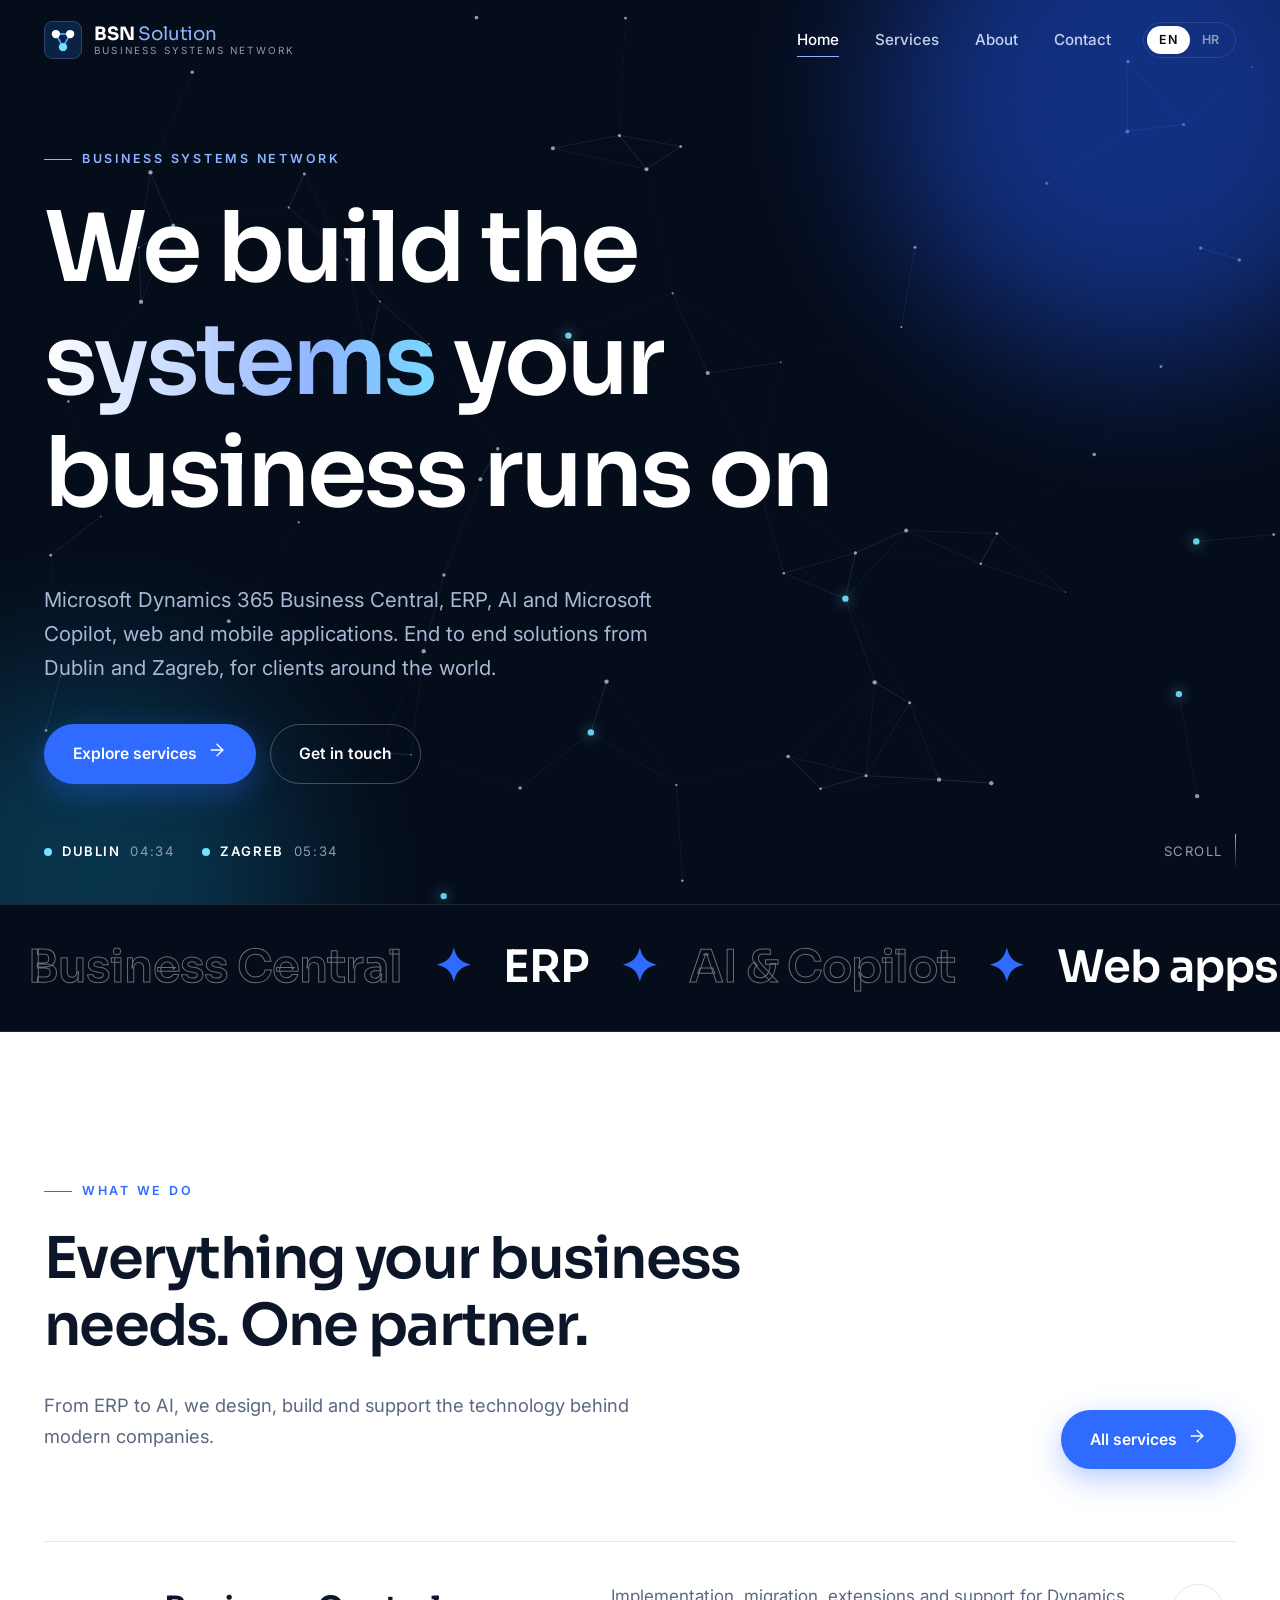
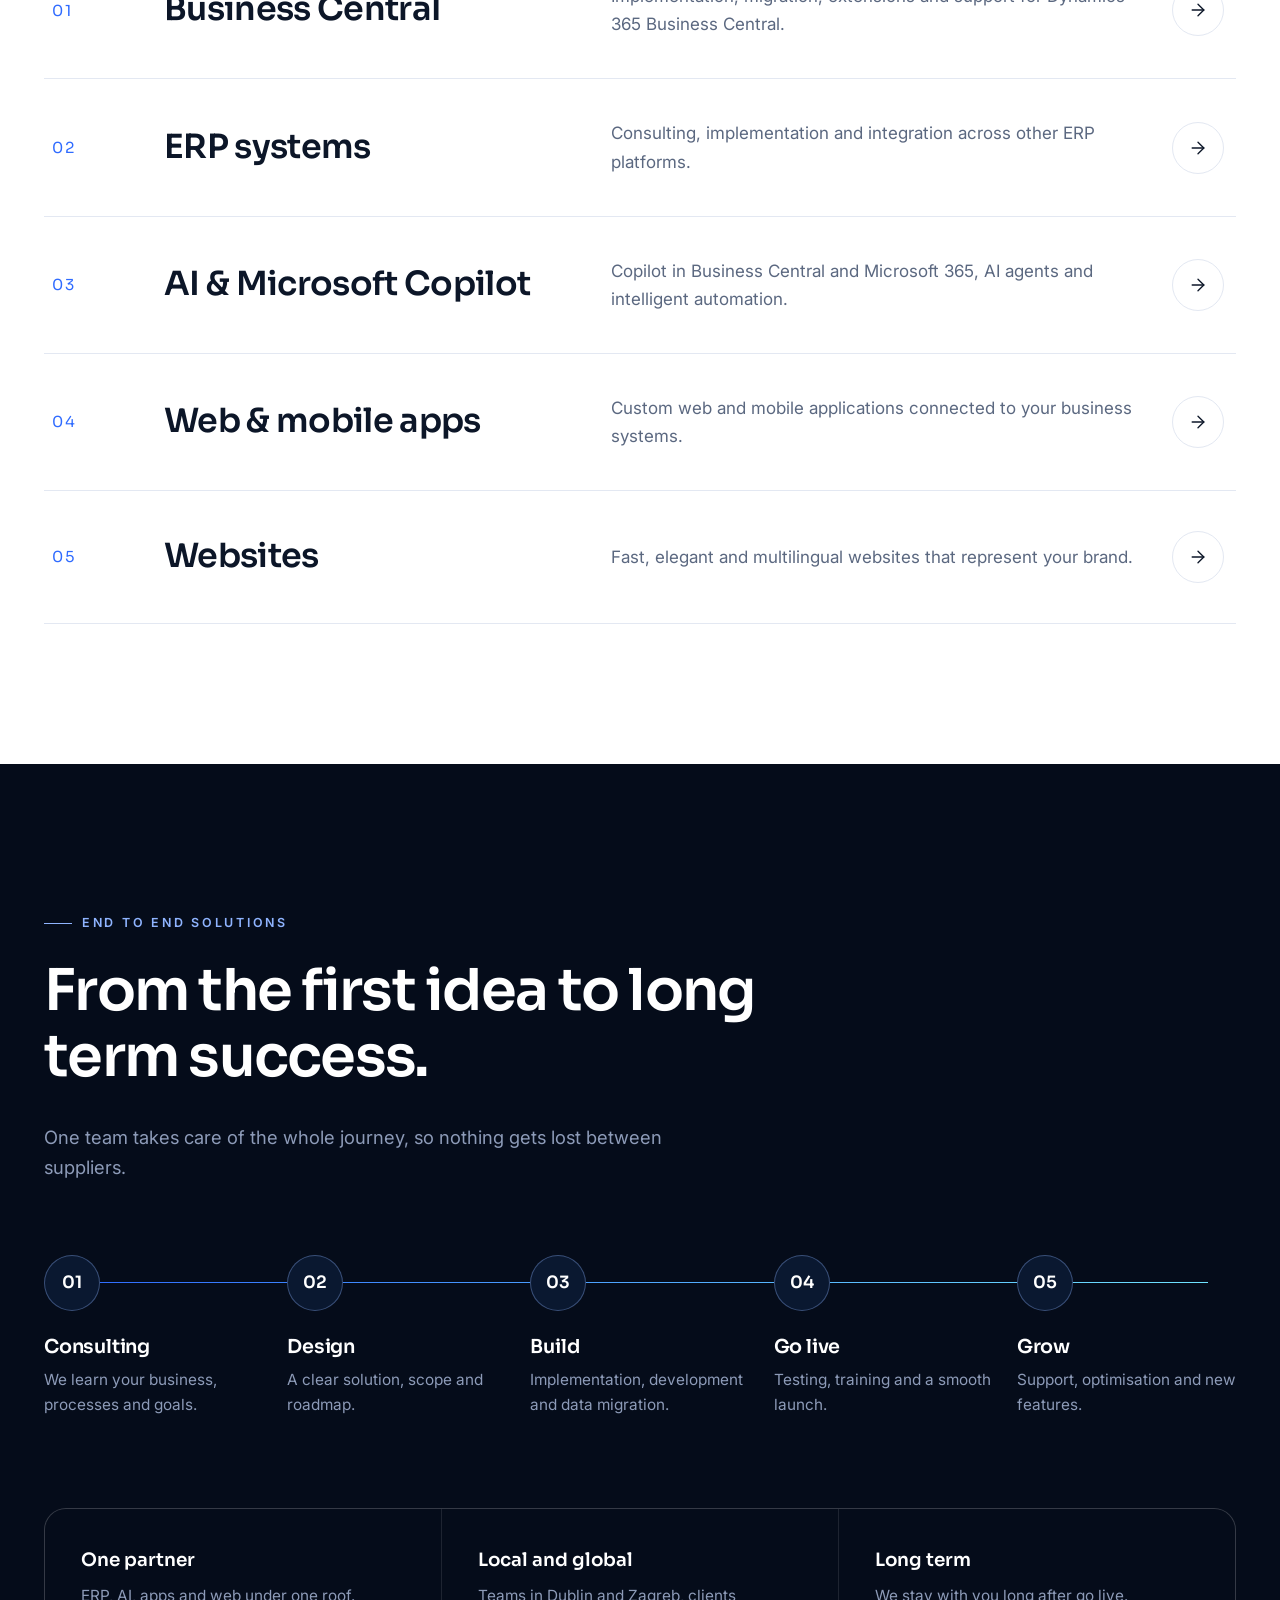
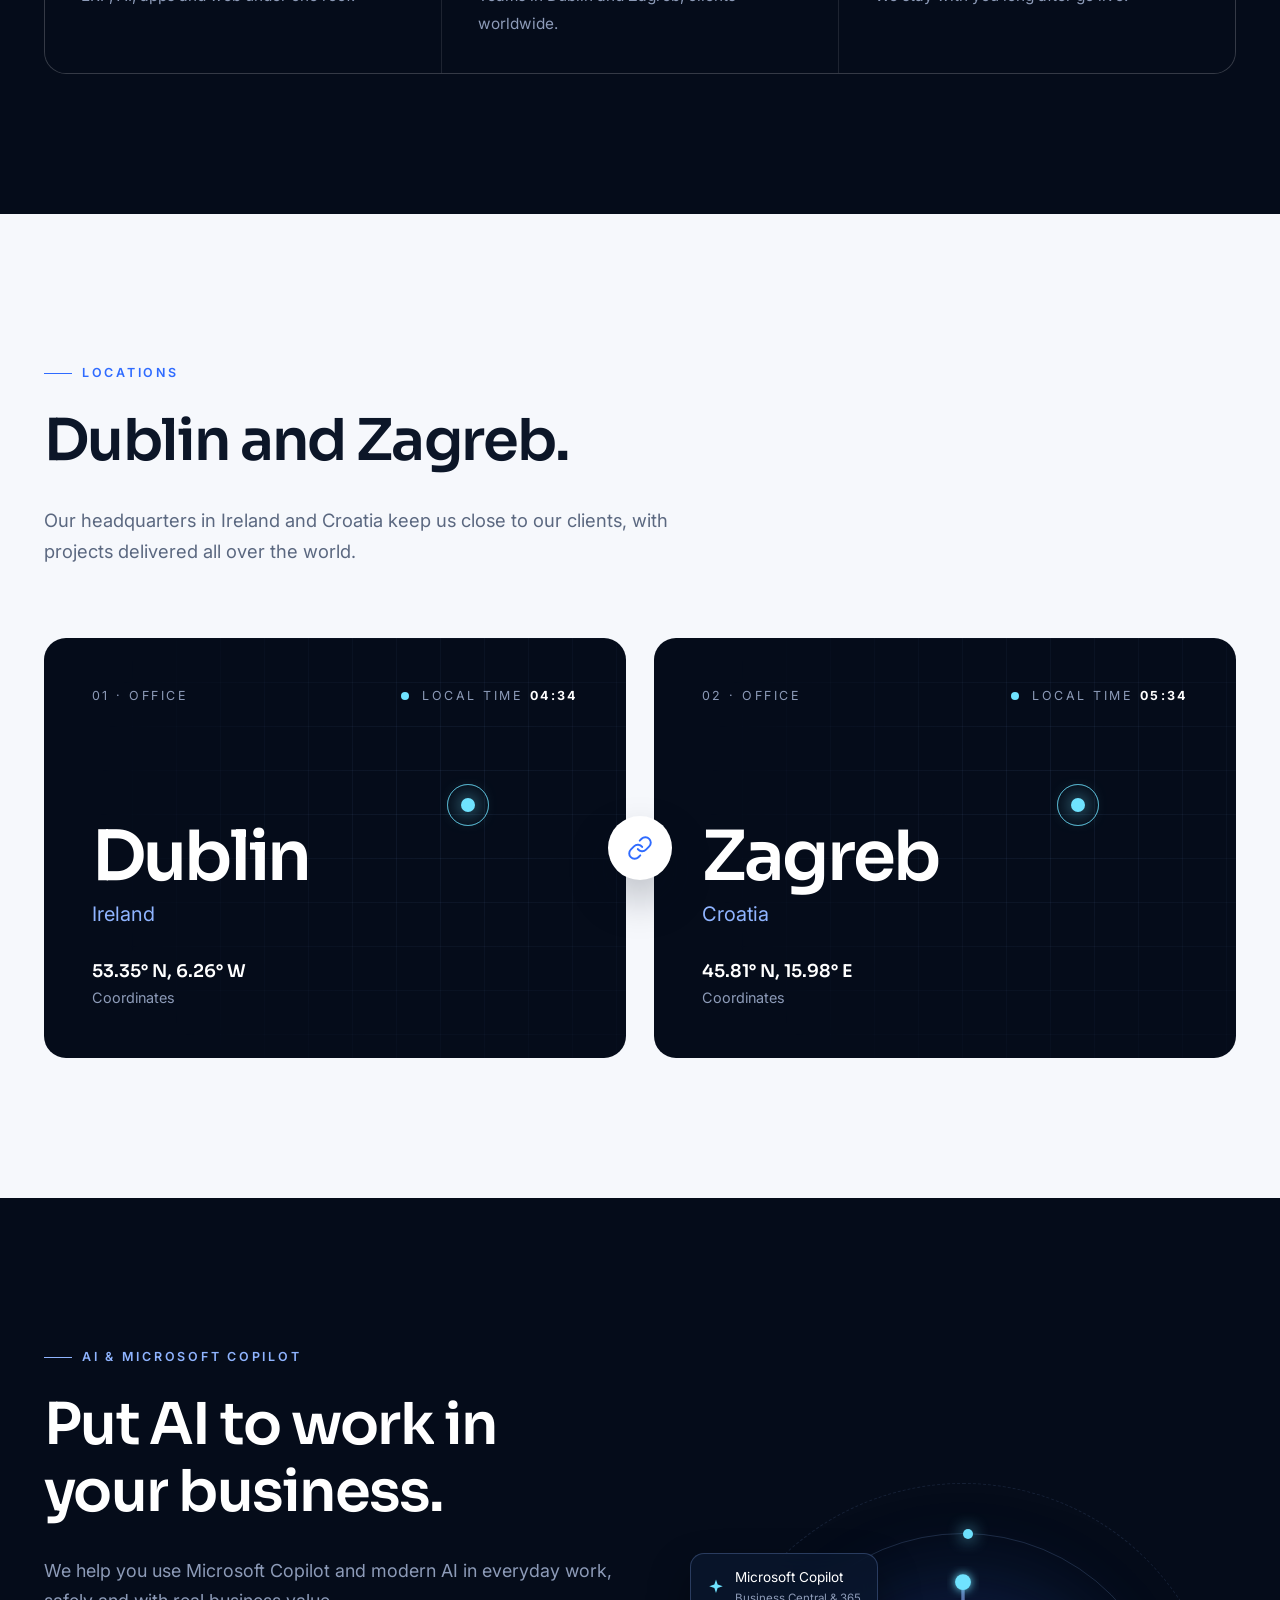
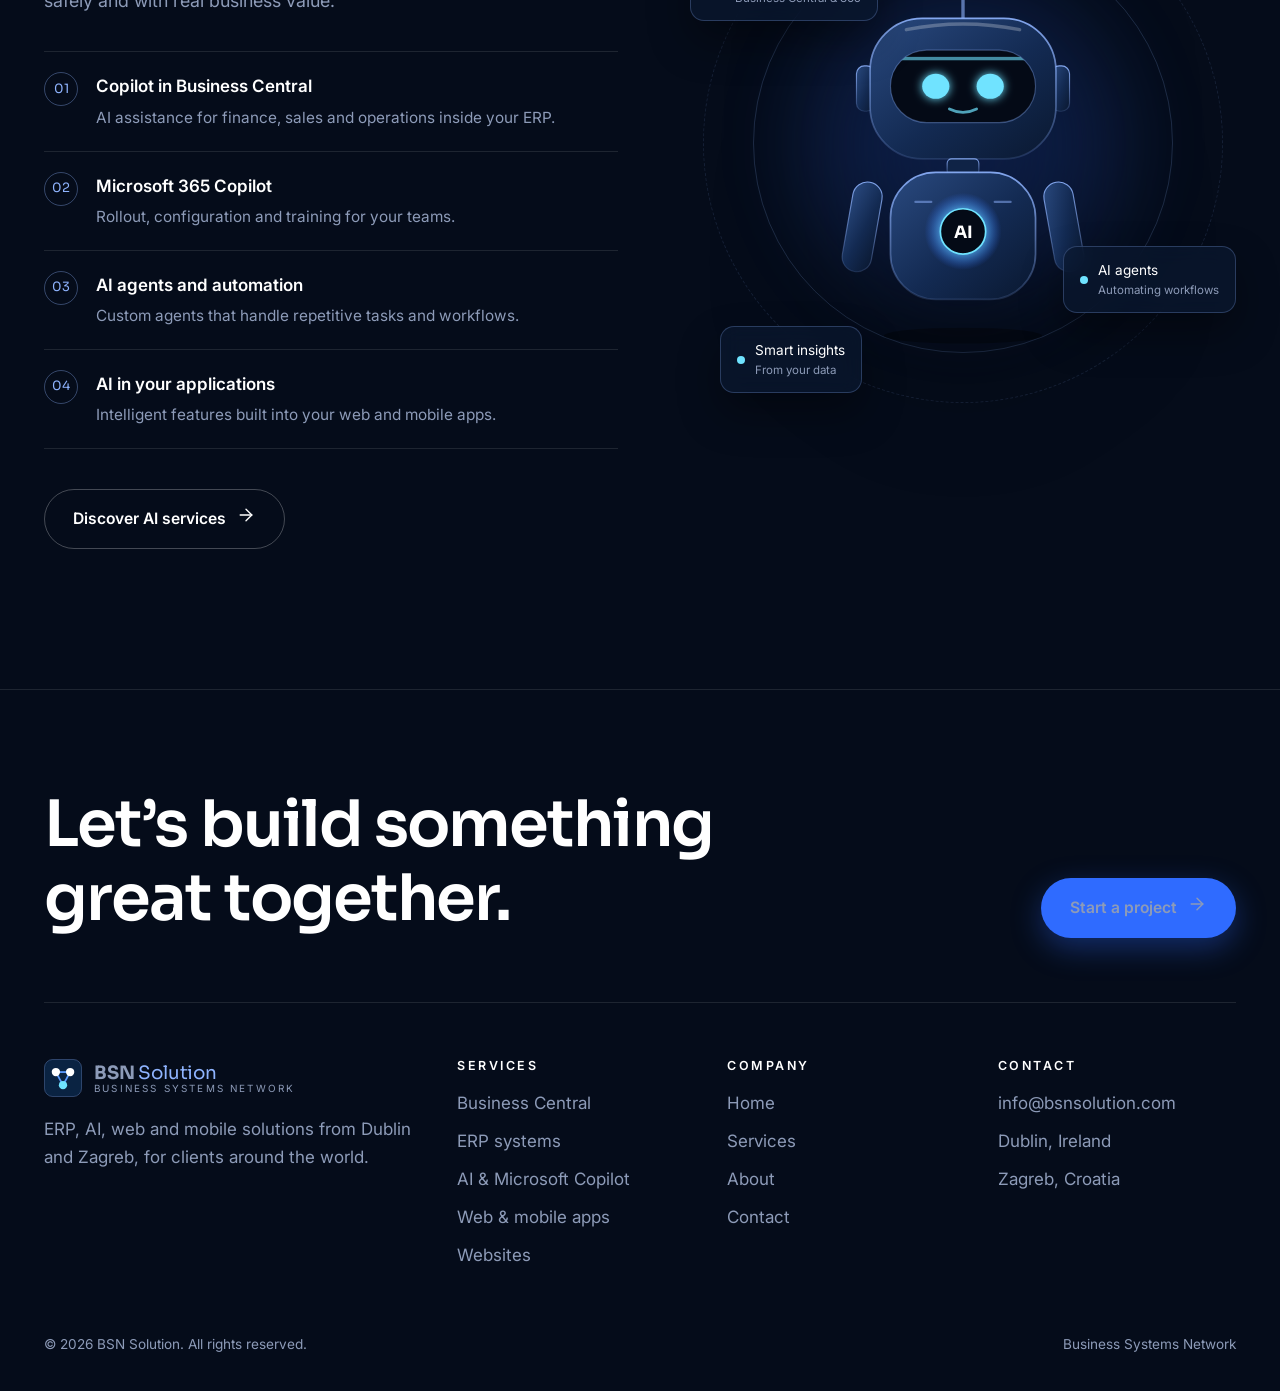
==== commit 6049bda0: "Redesign website: futuristic minimal style, AI and Copilot, locations Animated network hero, scrolli" ====
--- a/index.html
+++ b/index.html
@@ -3,22 +3,22 @@
 <head>
 <meta charset="utf-8">
 <meta name="viewport" content="width=device-width, initial-scale=1">
-<title>BSN Solution | Business Central, ERP, web and mobile applications</title>
-<meta name="description" content="BSN Solution implements Microsoft Dynamics 365 Business Central and other ERP systems and builds web and mobile applications and websites. Offices in Dublin and Zagreb.">
+<title>BSN Solution | Business Central, ERP, AI, web and mobile applications</title>
+<meta name="description" content="BSN Solution implements Microsoft Dynamics 365 Business Central and other ERP systems, delivers AI and Microsoft Copilot solutions and builds web and mobile applications. Dublin and Zagreb.">
 <link rel="canonical" href="https://www.bsnsolution.com/">
 <link rel="alternate" hreflang="en" href="https://www.bsnsolution.com/">
 <link rel="alternate" hreflang="hr" href="https://www.bsnsolution.com/hr/">
 <link rel="alternate" hreflang="x-default" href="https://www.bsnsolution.com/">
-<meta property="og:title" content="BSN Solution | Business Central, ERP, web and mobile applications">
-<meta property="og:description" content="BSN Solution implements Microsoft Dynamics 365 Business Central and other ERP systems and builds web and mobile applications and websites. Offices in Dublin and Zagreb.">
+<meta property="og:title" content="BSN Solution | Business Central, ERP, AI, web and mobile applications">
+<meta property="og:description" content="BSN Solution implements Microsoft Dynamics 365 Business Central and other ERP systems, delivers AI and Microsoft Copilot solutions and builds web and mobile applications. Dublin and Zagreb.">
 <meta property="og:type" content="website">
 <meta property="og:url" content="https://www.bsnsolution.com/">
 <meta property="og:locale" content="en_IE">
-<meta name="theme-color" content="#0a2342">
+<meta name="theme-color" content="#050c1a">
 <link rel="icon" href="assets/favicon.svg" type="image/svg+xml">
 <link rel="preconnect" href="https://fonts.googleapis.com">
 <link rel="preconnect" href="https://fonts.gstatic.com" crossorigin>
-<link href="https://fonts.googleapis.com/css2?family=Inter:wght@400;500;600;700;800&display=swap" rel="stylesheet">
+<link href="https://fonts.googleapis.com/css2?family=Inter:wght@400;500;600;700&family=Sora:wght@400;500;600;700&display=swap" rel="stylesheet">
 <link rel="stylesheet" href="assets/style.css">
 <script>
   (function () {
@@ -34,60 +34,141 @@
 <header class="site-header">
   <div class="container nav">
     <a class="brand" href="index.html" aria-label="BSN Solution">
-      <img src="assets/logo.svg" alt="" width="40" height="40">
+      <img src="assets/logo.svg" alt="" width="38" height="38">
       <span class="brand-text"><span class="brand-name">BSN <span>Solution</span></span><span class="brand-sub">Business Systems Network</span></span>
     </a>
-    <button class="menu-toggle" aria-label="Open menu" aria-expanded="false"><svg viewBox="0 0 24 24" fill="none" stroke="currentColor" stroke-width="2" stroke-linecap="round"><line x1="3" y1="6" x2="21" y2="6"/><line x1="3" y1="12" x2="21" y2="12"/><line x1="3" y1="18" x2="21" y2="18"/></svg></button>
-    <ul class="menu">
-      <li><a href="index.html" class="active" aria-current="page">Home</a></li><li><a href="services.html">Services</a></li><li><a href="about.html">About us</a></li><li><a href="contact.html">Contact</a></li>
-      <li class="lang"><a href="index.html" hreflang="en" class="current">EN</a><a href="hr/index.html" hreflang="hr">HR</a></li>
-    </ul>
+    <button class="menu-toggle" aria-label="Open menu" aria-expanded="false"><svg viewBox="0 0 24 24" fill="none" stroke="currentColor" stroke-width="1.8" stroke-linecap="round"><line x1="4" y1="8" x2="20" y2="8"/><line x1="4" y1="16" x2="20" y2="16"/></svg></button>
+    <ul class="menu"><li><a href="index.html" class="active" aria-current="page">Home</a></li><li><a href="services.html">Services</a></li><li><a href="about.html">About</a></li><li><a href="contact.html">Contact</a></li><li class="lang"><a href="index.html" hreflang="en" class="current">EN</a><a href="hr/index.html" hreflang="hr">HR</a></li></ul>
   </div>
 </header>
 <main>
-<section class="hero"><div class="container">
-  <span class="eyebrow">Dublin &middot; Zagreb &middot; Worldwide</span>
-  <h1>Business software that fits the way you work</h1>
-  <p class="lead">We implement Microsoft Dynamics 365 Business Central and other ERP systems, and build web, mobile and custom applications for companies in Ireland, Croatia and around the world.</p>
-  <div class="actions"><a class="btn btn-primary" href="services.html">Our services</a><a class="btn btn-outline" href="contact.html">Contact us</a></div>
-</div><svg class="hero-art" viewBox="0 0 400 400" fill="none" aria-hidden="true"><g stroke="#5b9bff" stroke-width="2"><line x1="80" y1="90" x2="250" y2="70"/><line x1="80" y1="90" x2="160" y2="230"/><line x1="250" y1="70" x2="160" y2="230"/><line x1="250" y1="70" x2="340" y2="200"/><line x1="160" y1="230" x2="340" y2="200"/><line x1="160" y1="230" x2="230" y2="340"/><line x1="340" y1="200" x2="230" y2="340"/></g><g fill="#fff"><circle cx="80" cy="90" r="14"/><circle cx="250" cy="70" r="18"/><circle cx="340" cy="200" r="14"/><circle cx="230" cy="340" r="12"/></g><circle cx="160" cy="230" r="22" fill="#5b9bff"/></svg></section>
+<section class="hero dark"><canvas class="net" aria-hidden="true"></canvas><div class="orb orb-1"></div><div class="orb orb-2"></div>
+  <div class="container">
+    <span class="kicker reveal">Business Systems Network</span>
+    <h1 class="split">We build the <span class="grad">systems</span> your business runs on</h1>
+    <p class="lead reveal d3">Microsoft Dynamics 365 Business Central, ERP, AI and Microsoft Copilot, web and mobile applications. End to end solutions from Dublin and Zagreb, for clients around the world.</p>
+    <div class="actions reveal d4">
+      <a class="btn btn-primary" href="services.html">Explore services <span class="arr"><svg width="20" height="20" viewBox="0 0 24 24" fill="none" stroke="currentColor" stroke-width="1.6" stroke-linecap="round" stroke-linejoin="round"><line x1="5" y1="12" x2="19" y2="12"/><polyline points="12 5 19 12 12 19"/></svg></span></a>
+      <a class="btn btn-ghost" href="contact.html">Get in touch</a>
+    </div>
+  </div>
+  <div class="hero-meta"><div class="container">
+    <div class="cities">
+      <span><span class="pulse"></span><b>Dublin</b> <span data-tz="Europe/Dublin">--:--</span></span>
+      <span><span class="pulse"></span><b>Zagreb</b> <span data-tz="Europe/Zagreb">--:--</span></span>
+    </div>
+    <span class="scroll-cue">Scroll <i></i></span>
+  </div></div>
+</section>
+<div class="marquee" aria-hidden="true"><div class="marquee-track"><span class="">Business Central</span><span class="star">&#10022;</span><span class="fill">ERP</span><span class="star">&#10022;</span><span class="">AI &amp; Copilot</span><span class="star">&#10022;</span><span class="fill">Web apps</span><span class="star">&#10022;</span><span class="">Mobile apps</span><span class="star">&#10022;</span><span class="fill">End to end solutions</span><span class="star">&#10022;</span><span class="">Business Central</span><span class="star">&#10022;</span><span class="fill">ERP</span><span class="star">&#10022;</span><span class="">AI &amp; Copilot</span><span class="star">&#10022;</span><span class="fill">Web apps</span><span class="star">&#10022;</span><span class="">Mobile apps</span><span class="star">&#10022;</span><span class="fill">End to end solutions</span><span class="star">&#10022;</span></div></div>
 
 <section><div class="container">
-  <div class="section-head"><span class="eyebrow">What we do</span><h2>From ERP to apps, one partner</h2><p>We help businesses run better with the right systems, connected and working together.</p></div>
-  <div class="grid grid-4">
-    <div class="card"><div class="icon"><svg viewBox="0 0 24 24" fill="none" stroke="currentColor" stroke-width="2" stroke-linecap="round" stroke-linejoin="round"><rect x="3" y="3" width="7" height="7" rx="1"/><rect x="14" y="3" width="7" height="7" rx="1"/><rect x="3" y="14" width="7" height="7" rx="1"/><rect x="14" y="14" width="7" height="7" rx="1"/></svg></div><h3>Microsoft Business Central</h3><p>Implementation, migration, customisation and support for Dynamics 365 Business Central.</p><a class="more" href="services.html#business-central">Learn more &rarr;</a></div>
-    <div class="card"><div class="icon"><svg viewBox="0 0 24 24" fill="none" stroke="currentColor" stroke-width="2" stroke-linecap="round" stroke-linejoin="round"><polygon points="12 2 2 7 12 12 22 7 12 2"/><polyline points="2 17 12 22 22 17"/><polyline points="2 12 12 17 22 12"/></svg></div><h3>Other ERP systems</h3><p>Consulting, implementation and integration for other ERP platforms.</p><a class="more" href="services.html#erp">Learn more &rarr;</a></div>
-    <div class="card"><div class="icon"><svg viewBox="0 0 24 24" fill="none" stroke="currentColor" stroke-width="2" stroke-linecap="round" stroke-linejoin="round"><rect x="5" y="2" width="14" height="20" rx="2"/><line x1="12" y1="18" x2="12.01" y2="18"/></svg></div><h3>Web &amp; mobile apps</h3><p>Custom web and mobile applications built around your processes.</p><a class="more" href="services.html#apps">Learn more &rarr;</a></div>
-    <div class="card"><div class="icon"><svg viewBox="0 0 24 24" fill="none" stroke="currentColor" stroke-width="2" stroke-linecap="round" stroke-linejoin="round"><circle cx="12" cy="12" r="10"/><line x1="2" y1="12" x2="22" y2="12"/><path d="M12 2a15.3 15.3 0 0 1 4 10 15.3 15.3 0 0 1-4 10 15.3 15.3 0 0 1-4-10 15.3 15.3 0 0 1 4-10z"/></svg></div><h3>Websites</h3><p>Modern, fast and responsive websites for your business.</p><a class="more" href="services.html#websites">Learn more &rarr;</a></div>
+  <div class="head-row">
+    <div class="section-head"><span class="kicker reveal">What we do</span><h2 class="split">Everything your business needs. One partner.</h2><p class="reveal d2">From ERP to AI, we design, build and support the technology behind modern companies.</p></div>
+    <a class="btn btn-primary reveal" href="services.html">All services <span class="arr"><svg width="20" height="20" viewBox="0 0 24 24" fill="none" stroke="currentColor" stroke-width="1.6" stroke-linecap="round" stroke-linejoin="round"><line x1="5" y1="12" x2="19" y2="12"/><polyline points="12 5 19 12 12 19"/></svg></span></a>
+  </div>
+  <div class="svc-list"><a class="svc-row reveal" href="services.html#business-central">
+      <span class="svc-num">01</span><h3>Business Central</h3><p>Implementation, migration, extensions and support for Dynamics 365 Business Central.</p><span class="svc-arrow"><svg width="20" height="20" viewBox="0 0 24 24" fill="none" stroke="currentColor" stroke-width="1.6" stroke-linecap="round" stroke-linejoin="round"><line x1="5" y1="12" x2="19" y2="12"/><polyline points="12 5 19 12 12 19"/></svg></span>
+    </a><a class="svc-row reveal" href="services.html#erp">
+      <span class="svc-num">02</span><h3>ERP systems</h3><p>Consulting, implementation and integration across other ERP platforms.</p><span class="svc-arrow"><svg width="20" height="20" viewBox="0 0 24 24" fill="none" stroke="currentColor" stroke-width="1.6" stroke-linecap="round" stroke-linejoin="round"><line x1="5" y1="12" x2="19" y2="12"/><polyline points="12 5 19 12 12 19"/></svg></span>
+    </a><a class="svc-row reveal" href="services.html#ai">
+      <span class="svc-num">03</span><h3>AI &amp; Microsoft Copilot</h3><p>Copilot in Business Central and Microsoft 365, AI agents and intelligent automation.</p><span class="svc-arrow"><svg width="20" height="20" viewBox="0 0 24 24" fill="none" stroke="currentColor" stroke-width="1.6" stroke-linecap="round" stroke-linejoin="round"><line x1="5" y1="12" x2="19" y2="12"/><polyline points="12 5 19 12 12 19"/></svg></span>
+    </a><a class="svc-row reveal" href="services.html#apps">
+      <span class="svc-num">04</span><h3>Web &amp; mobile apps</h3><p>Custom web and mobile applications connected to your business systems.</p><span class="svc-arrow"><svg width="20" height="20" viewBox="0 0 24 24" fill="none" stroke="currentColor" stroke-width="1.6" stroke-linecap="round" stroke-linejoin="round"><line x1="5" y1="12" x2="19" y2="12"/><polyline points="12 5 19 12 12 19"/></svg></span>
+    </a><a class="svc-row reveal" href="services.html#websites">
+      <span class="svc-num">05</span><h3>Websites</h3><p>Fast, elegant and multilingual websites that represent your brand.</p><span class="svc-arrow"><svg width="20" height="20" viewBox="0 0 24 24" fill="none" stroke="currentColor" stroke-width="1.6" stroke-linecap="round" stroke-linejoin="round"><line x1="5" y1="12" x2="19" y2="12"/><polyline points="12 5 19 12 12 19"/></svg></span>
+    </a></div>
+</div></section>
+
+<section class="dark" id="end-to-end"><div class="container">
+  <div class="section-head"><span class="kicker reveal">End to end solutions</span><h2 class="split">From the first idea to long term success.</h2><p class="reveal d2">One team takes care of the whole journey, so nothing gets lost between suppliers.</p></div>
+  <div class="e2e-track"><div class="e2e-line"><i></i></div><div class="e2e-step reveal d0"><div class="n">01</div><h3>Consulting</h3><p>We learn your business, processes and goals.</p></div><div class="e2e-step reveal d1"><div class="n">02</div><h3>Design</h3><p>A clear solution, scope and roadmap.</p></div><div class="e2e-step reveal d2"><div class="n">03</div><h3>Build</h3><p>Implementation, development and data migration.</p></div><div class="e2e-step reveal d3"><div class="n">04</div><h3>Go live</h3><p>Testing, training and a smooth launch.</p></div><div class="e2e-step reveal d4"><div class="n">05</div><h3>Grow</h3><p>Support, optimisation and new features.</p></div></div>
+  <div class="e2e-band reveal"><div><b>One partner</b><span>ERP, AI, apps and web under one roof.</span></div><div><b>Local and global</b><span>Teams in Dublin and Zagreb, clients worldwide.</span></div><div><b>Long term</b><span>We stay with you long after go live.</span></div></div>
+</div></section>
+<section class="paper" id="locations"><div class="container">
+  <div class="section-head"><span class="kicker reveal">Locations</span><h2 class="split">Dublin and Zagreb.</h2><p class="reveal d2">Our headquarters in Ireland and Croatia keep us close to our clients, with projects delivered all over the world.</p></div>
+  <div class="loc-grid"><div class="loc reveal d1">
+      <div class="grid-bg"></div><span class="beacon"></span>
+      <div class="loc-top"><span>01 &middot; Office</span><span><span class="pulse"></span>&nbsp; Local time <b data-tz="Europe/Dublin" style="color:#fff">--:--</b></span></div>
+      <div class="loc-bottom">
+        <h3>Dublin</h3>
+        <div class="country">Ireland</div>
+        <div class="meta"><span><b>53.35&deg; N, 6.26&deg; W</b>Coordinates</span></div>
+      </div>
+    </div><div class="loc reveal d2">
+      <div class="grid-bg"></div><span class="beacon"></span>
+      <div class="loc-top"><span>02 &middot; Office</span><span><span class="pulse"></span>&nbsp; Local time <b data-tz="Europe/Zagreb" style="color:#fff">--:--</b></span></div>
+      <div class="loc-bottom">
+        <h3>Zagreb</h3>
+        <div class="country">Croatia</div>
+        <div class="meta"><span><b>45.81&deg; N, 15.98&deg; E</b>Coordinates</span></div>
+      </div>
+    </div><span class="loc-link"><svg viewBox="0 0 24 24" fill="none" stroke="currentColor" stroke-width="1.8" stroke-linecap="round" stroke-linejoin="round"><path d="M10 13a5 5 0 0 0 7.54.54l3-3a5 5 0 0 0-7.07-7.07l-1.72 1.71"/><path d="M14 11a5 5 0 0 0-7.54-.54l-3 3a5 5 0 0 0 7.07 7.07l1.71-1.71"/></svg></span></div>
+</div></section>
+<section class="dark ai" id="ai-section"><div class="container ai-grid">
+  <div>
+    <span class="kicker reveal">AI &amp; Microsoft Copilot</span>
+    <h2 class="split">Put AI to work in your business.</h2>
+    <p class="reveal d2" style="color:var(--muted-dark);font-size:1.12rem">We help you use Microsoft Copilot and modern AI in everyday work, safely and with real business value.</p>
+    <ul class="ai-list reveal d3"><li><span class="dot">01</span><div><b>Copilot in Business Central</b><span>AI assistance for finance, sales and operations inside your ERP.</span></div></li><li><span class="dot">02</span><div><b>Microsoft 365 Copilot</b><span>Rollout, configuration and training for your teams.</span></div></li><li><span class="dot">03</span><div><b>AI agents and automation</b><span>Custom agents that handle repetitive tasks and workflows.</span></div></li><li><span class="dot">04</span><div><b>AI in your applications</b><span>Intelligent features built into your web and mobile apps.</span></div></li></ul>
+    <a class="btn btn-ghost reveal" href="services.html#ai">Discover AI services <span class="arr"><svg width="20" height="20" viewBox="0 0 24 24" fill="none" stroke="currentColor" stroke-width="1.6" stroke-linecap="round" stroke-linejoin="round"><line x1="5" y1="12" x2="19" y2="12"/><polyline points="12 5 19 12 12 19"/></svg></span></a>
+  </div>
+  <div class="robot-wrap reveal d2">
+    <div class="ring ring-2"></div><div class="ring ring-1"></div>
+    <svg class="robot" viewBox="0 0 300 360" role="img" aria-label="AI robot">
+  <defs>
+    <linearGradient id="rb-shell" x1="0" y1="0" x2="1" y2="1"><stop offset="0" stop-color="#2a4a80"/><stop offset=".55" stop-color="#132a52"/><stop offset="1" stop-color="#0a1830"/></linearGradient>
+    <linearGradient id="rb-edge" x1="0" y1="0" x2="0" y2="1"><stop offset="0" stop-color="#8fb4ff" stop-opacity=".9"/><stop offset="1" stop-color="#8fb4ff" stop-opacity=".15"/></linearGradient>
+    <radialGradient id="rb-core"><stop offset="0" stop-color="#ffffff"/><stop offset=".35" stop-color="#6fe3ff"/><stop offset="1" stop-color="#2f6bff" stop-opacity="0"/></radialGradient>
+    <clipPath id="rb-visor"><rect x="86" y="98" width="128" height="64" rx="32"/></clipPath>
+    <filter id="rb-glow" x="-50%" y="-50%" width="200%" height="200%"><feGaussianBlur stdDeviation="4" result="b"/><feMerge><feMergeNode in="b"/><feMergeNode in="SourceGraphic"/></feMerge></filter>
+  </defs>
+  <line x1="150" y1="44" x2="150" y2="72" stroke="#8fb4ff" stroke-opacity=".6" stroke-width="3"/>
+  <circle class="antenna" cx="150" cy="38" r="7" fill="#6fe3ff" filter="url(#rb-glow)"/>
+  <rect x="56" y="112" width="16" height="40" rx="7" fill="url(#rb-shell)" stroke="url(#rb-edge)"/>
+  <rect x="228" y="112" width="16" height="40" rx="7" fill="url(#rb-shell)" stroke="url(#rb-edge)"/>
+  <rect x="68" y="70" width="164" height="124" rx="46" fill="url(#rb-shell)" stroke="url(#rb-edge)" stroke-width="1.5"/>
+  <path d="M100 80 Q150 70 200 80" stroke="#ffffff" stroke-opacity=".25" stroke-width="3" fill="none" stroke-linecap="round"/>
+  <rect x="86" y="98" width="128" height="64" rx="32" fill="#040a16" stroke="#8fb4ff" stroke-opacity=".35"/>
+  <g clip-path="url(#rb-visor)">
+    <rect class="scan" x="86" y="104" width="128" height="3" fill="#6fe3ff" opacity=".6"/>
+  </g>
+  <ellipse class="eye" cx="126" cy="130" rx="12" ry="11" fill="#6fe3ff" filter="url(#rb-glow)"/>
+  <ellipse class="eye" cx="174" cy="130" rx="12" ry="11" fill="#6fe3ff" filter="url(#rb-glow)"/>
+  <path d="M138 150 Q150 156 162 150" stroke="#6fe3ff" stroke-opacity=".7" stroke-width="2.5" fill="none" stroke-linecap="round"/>
+  <rect x="136" y="194" width="28" height="14" rx="4" fill="#0f2346" stroke="url(#rb-edge)"/>
+  <rect x="86" y="206" width="128" height="112" rx="40" fill="url(#rb-shell)" stroke="url(#rb-edge)" stroke-width="1.5"/>
+  <circle cx="150" cy="258" r="34" fill="url(#rb-core)" class="antenna"/>
+  <circle cx="150" cy="258" r="20" fill="#040a16" stroke="#6fe3ff" stroke-width="1.5"/>
+  <text x="150" y="264" text-anchor="middle" font-family="Sora, Inter, sans-serif" font-size="15" font-weight="700" fill="#ffffff">AI</text>
+  <line x1="108" y1="232" x2="122" y2="232" stroke="#8fb4ff" stroke-opacity=".5" stroke-width="2" stroke-linecap="round"/>
+  <line x1="178" y1="232" x2="192" y2="232" stroke="#8fb4ff" stroke-opacity=".5" stroke-width="2" stroke-linecap="round"/>
+  <rect x="48" y="214" width="26" height="80" rx="13" fill="url(#rb-shell)" stroke="url(#rb-edge)" transform="rotate(10 61 254)"/>
+  <rect x="226" y="214" width="26" height="80" rx="13" fill="url(#rb-shell)" stroke="url(#rb-edge)" transform="rotate(-10 239 254)"/>
+  <ellipse cx="150" cy="350" rx="70" ry="7" fill="#000" opacity=".35"/>
+</svg>
+    <div class="chip chip-1"><svg width="18" height="18" viewBox="0 0 24 24" fill="#6fe3ff"><path d="M12 2l2.2 6.6L21 11l-6.8 2.4L12 20l-2.2-6.6L3 11l6.8-2.4z"/></svg><div>Microsoft Copilot<small>Business Central &amp; 365</small></div></div>
+    <div class="chip chip-2"><span class="pulse"></span><div>AI agents<small>Automating workflows</small></div></div>
+    <div class="chip chip-3"><span class="pulse"></span><div>Smart insights<small>From your data</small></div></div>
   </div>
 </div></section>
-
-<section class="section-soft"><div class="container">
-  <div class="section-head"><span class="eyebrow">Why BSN Solution</span><h2>Local presence, international experience</h2></div>
-  <div class="highlights">
-    <div class="highlight"><strong>Two home markets</strong><span>Offices in Dublin and Zagreb, close to our clients in Ireland and Croatia.</span></div>
-    <div class="highlight"><strong>Clients worldwide</strong><span>We have delivered projects for companies all over the world.</span></div>
-    <div class="highlight"><strong>End to end</strong><span>From analysis and implementation to go live and ongoing support.</span></div>
-  </div>
-</div></section>
-
-<section><div class="container"><div class="cta">
-  <div><h2>Let&rsquo;s talk about your project</h2><p>Tell us what you need and we will get back to you as soon as possible.</p></div>
-  <a class="btn btn-light" href="contact.html">Contact us</a>
-</div></div></section>
 </main>
 <footer class="site-footer">
   <div class="container">
+    <div class="footer-top">
+      <h2 class="split">Let&rsquo;s build something great together.</h2>
+      <a class="btn btn-primary" href="contact.html">Start a project <span class="arr"><svg width="20" height="20" viewBox="0 0 24 24" fill="none" stroke="currentColor" stroke-width="1.6" stroke-linecap="round" stroke-linejoin="round"><line x1="5" y1="12" x2="19" y2="12"/><polyline points="12 5 19 12 12 19"/></svg></span></a>
+    </div>
     <div class="footer-grid">
-      <div>
-        <a class="brand" href="index.html"><img src="assets/logo.svg" alt="" width="40" height="40"><span class="brand-text"><span class="brand-name">BSN <span>Solution</span></span><span class="brand-sub">Business Systems Network</span></span></a>
-        <p>ERP implementation, web and mobile applications and websites. Offices in Dublin and Zagreb, working with clients worldwide.</p>
-      </div>
-      <div><h4>Services</h4><ul><li><a href="services.html">Business Central</a></li><li><a href="services.html">Other ERP systems</a></li><li><a href="services.html">Web &amp; mobile apps</a></li><li><a href="services.html">Websites</a></li></ul></div>
-      <div><h4>Company</h4><ul><li><a href="index.html">Home</a></li><li><a href="about.html">About us</a></li><li><a href="contact.html">Contact</a></li></ul></div>
-      <div><h4>Contact</h4><ul><li><a href="mailto:info@bsnsolution.com">info@bsnsolution.com</a></li><li>Dublin</li><li>Zagreb</li></ul></div>
+      <div><a class="brand" href="index.html" aria-label="BSN Solution">
+      <img src="assets/logo.svg" alt="" width="38" height="38">
+      <span class="brand-text"><span class="brand-name">BSN <span>Solution</span></span><span class="brand-sub">Business Systems Network</span></span>
+    </a><p>ERP, AI, web and mobile solutions from Dublin and Zagreb, for clients around the world.</p></div>
+      <div><h4>Services</h4><ul><li><a href="services.html#business-central">Business Central</a></li><li><a href="services.html#erp">ERP systems</a></li><li><a href="services.html#ai">AI &amp; Microsoft Copilot</a></li><li><a href="services.html#apps">Web &amp; mobile apps</a></li><li><a href="services.html#websites">Websites</a></li></ul></div>
+      <div><h4>Company</h4><ul><li><a href="index.html">Home</a></li><li><a href="services.html">Services</a></li><li><a href="about.html">About</a></li><li><a href="contact.html">Contact</a></li></ul></div>
+      <div><h4>Contact</h4><ul><li><a href="mailto:info@bsnsolution.com">info@bsnsolution.com</a></li><li>Dublin, Ireland</li><li>Zagreb, Croatia</li></ul></div>
     </div>
-    <div class="footer-bottom"><span>&copy; <span id="year">2026</span> BSN Solution. All rights reserved.</span><span>Dublin, Ireland &middot; Zagreb, Croatia</span></div>
+    <div class="footer-bottom"><span>&copy; <span id="year">2026</span> BSN Solution. All rights reserved.</span><span>Business Systems Network</span></div>
   </div>
 </footer>
 <script src="assets/main.js"></script>
--- a/assets/style.css
+++ b/assets/style.css
@@ -1,15 +1,21 @@
 :root {
+  --ink: #050c1a;
+  --ink-2: #0a1830;
   --navy: #0a2342;
-  --navy-2: #12305a;
-  --blue: #1d5fd1;
-  --blue-light: #5b9bff;
-  --bg: #ffffff;
-  --bg-soft: #f2f6fc;
-  --text: #16243a;
-  --muted: #56647a;
-  --line: #dde5f0;
-  --radius: 14px;
-  --max: 1160px;
+  --blue: #2f6bff;
+  --blue-2: #1d4fd6;
+  --ice: #8fb4ff;
+  --cyan: #6fe3ff;
+  --white: #ffffff;
+  --paper: #f6f8fc;
+  --text: #0c1628;
+  --muted: #5b6880;
+  --muted-dark: #8d9bb8;
+  --line: #e3e8f2;
+  --line-dark: rgba(255,255,255,.1);
+  --radius: 22px;
+  --max: 1240px;
+  --ease: cubic-bezier(.2,.7,.2,1);
 }
 * { box-sizing: border-box; }
 html { scroll-behavior: smooth; }
@@ -17,197 +23,330 @@
   margin: 0;
   font-family: "Inter", system-ui, -apple-system, "Segoe UI", Roboto, sans-serif;
   color: var(--text);
-  background: var(--bg);
-  line-height: 1.6;
+  background: var(--white);
+  line-height: 1.65;
   font-size: 17px;
+  -webkit-font-smoothing: antialiased;
+  overflow-x: hidden;
 }
 img, svg { max-width: 100%; }
 a { color: var(--blue); }
-h1, h2, h3 { color: var(--navy); line-height: 1.2; margin: 0 0 .6em; }
-h1 { font-size: clamp(2.1rem, 5vw, 3.3rem); letter-spacing: -.02em; }
-h2 { font-size: clamp(1.6rem, 3.4vw, 2.3rem); letter-spacing: -.01em; }
-h3 { font-size: 1.2rem; }
+h1, h2, h3, h4 { font-family: "Sora", "Inter", sans-serif; color: var(--text); line-height: 1.08; margin: 0 0 .5em; font-weight: 600; letter-spacing: -.03em; }
+h1 { font-size: clamp(2.8rem, 7.6vw, 6.4rem); }
+h2 { font-size: clamp(2rem, 4.6vw, 3.6rem); }
+h3 { font-size: 1.35rem; letter-spacing: -.01em; }
 p { margin: 0 0 1em; }
-.container { max-width: var(--max); margin: 0 auto; padding: 0 20px; }
+.container { max-width: var(--max); margin: 0 auto; padding: 0 24px; }
+.dark { background: var(--ink); color: #dbe4f5; }
+.dark h1, .dark h2, .dark h3, .dark h4 { color: #fff; }
+.grad {
+  background: linear-gradient(90deg, #fff 0%, var(--ice) 35%, var(--cyan) 55%, var(--ice) 75%, #fff 100%);
+  background-size: 200% auto;
+  -webkit-background-clip: text; background-clip: text; color: transparent;
+  animation: shine 8s linear infinite;
+}
+@keyframes shine { to { background-position: -200% center; } }
 
 /* Header */
 .site-header {
-  position: sticky; top: 0; z-index: 50;
-  background: rgba(255,255,255,.96);
-  backdrop-filter: blur(8px);
-  border-bottom: 1px solid var(--line);
-}
-.nav { display: flex; align-items: center; justify-content: space-between; height: 72px; gap: 16px; }
-.brand { display: flex; align-items: center; gap: 10px; text-decoration: none; color: var(--navy); }
-.brand img { width: 40px; height: 40px; }
+  position: fixed; top: 0; left: 0; right: 0; z-index: 50;
+  transition: background .4s var(--ease), border-color .4s var(--ease);
+  border-bottom: 1px solid transparent;
+}
+.site-header.scrolled { background: rgba(5,12,26,.78); backdrop-filter: blur(16px); -webkit-backdrop-filter: blur(16px); border-color: var(--line-dark); }
+.nav { display: flex; align-items: center; justify-content: space-between; height: 80px; gap: 16px; }
+.brand { display: flex; align-items: center; gap: 12px; text-decoration: none; color: #fff; }
+.brand img { width: 38px; height: 38px; }
 .brand-text { display: flex; flex-direction: column; line-height: 1.1; }
-.brand-name { font-weight: 800; font-size: 1.25rem; letter-spacing: -.01em; }
-.brand-name span { font-weight: 500; color: var(--blue); }
-.brand-sub { font-size: .7rem; color: var(--muted); letter-spacing: .08em; text-transform: uppercase; }
-.menu { display: flex; align-items: center; gap: 6px; list-style: none; margin: 0; padding: 0; }
-.menu a {
-  display: block; padding: 8px 14px; border-radius: 8px;
-  color: var(--text); text-decoration: none; font-weight: 500;
-}
-.menu a:hover { background: var(--bg-soft); color: var(--blue); }
-.menu a.active { color: var(--blue); background: var(--bg-soft); }
-.lang { display: flex; border: 1px solid var(--line); border-radius: 8px; overflow: hidden; margin-left: 8px; }
-.lang a { padding: 6px 10px; font-size: .85rem; font-weight: 600; text-decoration: none; color: var(--muted); border-radius: 0; }
-.lang a.current { background: var(--navy); color: #fff; }
-.menu-toggle {
-  display: none; background: none; border: 1px solid var(--line); border-radius: 8px;
-  width: 44px; height: 44px; cursor: pointer; color: var(--navy);
-}
-.menu-toggle svg { width: 22px; height: 22px; }
+.brand-name { font-family: "Sora", sans-serif; font-weight: 700; font-size: 1.15rem; letter-spacing: -.01em; }
+.brand-name span { font-weight: 400; color: var(--ice); }
+.brand-sub { font-size: .62rem; color: var(--muted-dark); letter-spacing: .22em; text-transform: uppercase; }
+.menu { display: flex; align-items: center; gap: 4px; list-style: none; margin: 0; padding: 0; }
+.menu a { display: block; padding: 8px 16px; color: #c6d2ea; text-decoration: none; font-weight: 500; font-size: .95rem; position: relative; }
+.menu a::after { content: ""; position: absolute; left: 16px; right: 16px; bottom: 4px; height: 1px; background: var(--ice); transform: scaleX(0); transform-origin: left; transition: transform .35s var(--ease); }
+.menu a:hover, .menu a.active { color: #fff; }
+.menu a:hover::after, .menu a.active::after { transform: scaleX(1); }
+.lang { display: flex; border: 1px solid var(--line-dark); border-radius: 999px; overflow: hidden; margin-left: 12px; padding: 3px; }
+.lang a { padding: 4px 12px; font-size: .78rem; font-weight: 600; letter-spacing: .06em; color: var(--muted-dark); border-radius: 999px; }
+.lang a::after { display: none; }
+.lang a.current { background: #fff; color: var(--ink); }
+.menu-toggle { display: none; background: none; border: 1px solid var(--line-dark); border-radius: 999px; width: 46px; height: 46px; cursor: pointer; color: #fff; }
+.menu-toggle svg { width: 20px; height: 20px; }
 
 /* Buttons */
 .btn {
-  display: inline-block; padding: 13px 26px; border-radius: 10px;
-  font-weight: 600; text-decoration: none; border: 2px solid transparent;
-  transition: transform .15s ease, background .15s ease;
-  cursor: pointer; font-size: 1rem; font-family: inherit;
-}
-.btn:hover { transform: translateY(-1px); }
-.btn-primary { background: var(--blue); color: #fff; }
-.btn-primary:hover { background: #174fb0; }
-.btn-light { background: #fff; color: var(--navy); }
-.btn-outline { border-color: rgba(255,255,255,.5); color: #fff; }
-.btn-outline:hover { background: rgba(255,255,255,.1); }
+  display: inline-flex; align-items: center; gap: 10px; padding: 15px 28px; border-radius: 999px;
+  font-weight: 600; text-decoration: none; border: 1px solid transparent; font-size: .98rem; font-family: inherit; cursor: pointer;
+  transition: transform .3s var(--ease), background .3s var(--ease), box-shadow .3s var(--ease), color .3s var(--ease);
+}
+.btn .arr { transition: transform .3s var(--ease); }
+.btn:hover .arr { transform: translateX(4px); }
+.btn-primary { background: var(--blue); color: #fff; box-shadow: 0 10px 30px rgba(47,107,255,.35); }
+.btn-primary:hover { background: var(--blue-2); transform: translateY(-2px); box-shadow: 0 14px 40px rgba(47,107,255,.45); }
+.btn-ghost { border-color: rgba(255,255,255,.25); color: #fff; }
+.btn-ghost:hover { background: rgba(255,255,255,.08); border-color: rgba(255,255,255,.5); }
+.btn-white { background: #fff; color: var(--ink); }
+.btn-white:hover { transform: translateY(-2px); }
 
 /* Hero */
-.hero {
-  background: radial-gradient(circle at 85% 20%, rgba(91,155,255,.25), transparent 45%), linear-gradient(135deg, var(--navy) 0%, var(--navy-2) 100%);
-  color: #fff; padding: 96px 0 104px; position: relative; overflow: hidden;
-}
-.hero h1 { color: #fff; max-width: 760px; }
-.hero p.lead { font-size: 1.2rem; color: #c9d7ee; max-width: 680px; margin-bottom: 32px; }
+.hero { position: relative; min-height: 100vh; display: flex; align-items: center; padding: 140px 0 120px; overflow: hidden; background: var(--ink); color: #c9d6ee; }
+.hero canvas.net { position: absolute; inset: 0; width: 100%; height: 100%; }
+.orb { position: absolute; border-radius: 50%; filter: blur(80px); opacity: .55; pointer-events: none; }
+.orb-1 { width: 520px; height: 520px; background: #1d4fd6; top: -160px; right: -120px; animation: float1 18s ease-in-out infinite; }
+.orb-2 { width: 420px; height: 420px; background: #0e7fa8; bottom: -180px; left: -120px; opacity: .35; animation: float2 22s ease-in-out infinite; }
+@keyframes float1 { 50% { transform: translate(-80px, 60px) scale(1.1); } }
+@keyframes float2 { 50% { transform: translate(90px, -50px) scale(1.15); } }
+.hero .container { position: relative; z-index: 2; width: 100%; }
+.hero h1 { color: #fff; max-width: 1000px; }
+.hero .lead { font-size: clamp(1.05rem, 1.6vw, 1.3rem); max-width: 640px; color: #a9b8d4; margin: 28px 0 40px; }
 .hero .actions { display: flex; gap: 14px; flex-wrap: wrap; }
-.hero .eyebrow { color: var(--blue-light); }
-.hero-art { position: absolute; right: -60px; bottom: -60px; width: 460px; opacity: .18; pointer-events: none; }
-.page-hero { padding: 72px 0 64px; }
-.page-hero h1 { font-size: clamp(1.9rem, 4.5vw, 2.8rem); }
-
-.eyebrow { display: inline-block; font-size: .8rem; font-weight: 700; letter-spacing: .12em; text-transform: uppercase; color: var(--blue); margin-bottom: 14px; }
+.kicker { display: inline-flex; align-items: center; gap: 10px; font-size: .78rem; font-weight: 600; letter-spacing: .22em; text-transform: uppercase; color: var(--ice); margin-bottom: 26px; }
+.kicker::before { content: ""; width: 28px; height: 1px; background: currentColor; }
+.light .kicker, section:not(.dark) > .container > .kicker, .section-head .kicker { color: var(--blue); }
+.dark .section-head .kicker, .dark .kicker { color: var(--ice); }
+.hero-meta { position: absolute; left: 0; right: 0; bottom: 34px; z-index: 2; }
+.hero-meta .container { display: flex; justify-content: space-between; align-items: center; gap: 20px; flex-wrap: wrap; font-size: .82rem; letter-spacing: .12em; text-transform: uppercase; color: var(--muted-dark); }
+.hero-meta .cities { display: flex; gap: 28px; flex-wrap: wrap; }
+.hero-meta .cities span { display: inline-flex; align-items: center; gap: 10px; }
+.hero-meta b { color: #fff; font-weight: 600; }
+.pulse { width: 8px; height: 8px; border-radius: 50%; background: var(--cyan); box-shadow: 0 0 0 0 rgba(111,227,255,.6); animation: pulse 2.2s infinite; display: inline-block; }
+@keyframes pulse { 70% { box-shadow: 0 0 0 10px rgba(111,227,255,0); } 100% { box-shadow: 0 0 0 0 rgba(111,227,255,0); } }
+.scroll-cue { display: inline-flex; align-items: center; gap: 12px; }
+.scroll-cue i { width: 1px; height: 36px; background: linear-gradient(var(--ice), transparent); animation: cue 2s var(--ease) infinite; transform-origin: top; }
+@keyframes cue { 0% { transform: scaleY(0); } 50% { transform: scaleY(1); } 100% { transform: scaleY(1); opacity: 0; } }
+
+.page-hero { min-height: 72vh; padding: 160px 0 100px; }
+.page-hero h1 { font-size: clamp(2.6rem, 6.4vw, 5.2rem); }
+
+/* Word reveal */
+.split .w { display: inline-block; overflow: hidden; vertical-align: top; padding-bottom: .08em; }
+.split .w > span { display: inline-block; transform: translateY(105%); transition: transform 1s var(--ease); }
+.split.in .w > span { transform: none; }
+
+/* Scroll reveal */
+.reveal { opacity: 0; transform: translateY(40px); transition: opacity 1s var(--ease), transform 1s var(--ease); }
+.reveal.in { opacity: 1; transform: none; }
+.d1 { transition-delay: .1s; } .d2 { transition-delay: .2s; } .d3 { transition-delay: .3s; } .d4 { transition-delay: .4s; }
+
+/* Marquee */
+.marquee { background: var(--ink); border-top: 1px solid var(--line-dark); border-bottom: 1px solid var(--line-dark); overflow: hidden; padding: 26px 0; }
+.marquee-track { display: flex; width: max-content; animation: marquee 40s linear infinite; }
+.marquee span { font-family: "Sora", sans-serif; font-size: clamp(1.6rem, 3.6vw, 2.8rem); font-weight: 600; letter-spacing: -.02em; white-space: nowrap; padding: 0 28px; color: transparent; -webkit-text-stroke: 1px rgba(255,255,255,.4); }
+.marquee span.fill { color: #fff; -webkit-text-stroke: 0; }
+.marquee span.star { color: var(--blue); -webkit-text-stroke: 0; padding: 0 4px; }
+@keyframes marquee { to { transform: translateX(-50%); } }
 
 /* Sections */
-section { padding: 84px 0; }
-.section-soft { background: var(--bg-soft); }
-.section-head { max-width: 720px; margin-bottom: 44px; }
-.section-head p { color: var(--muted); font-size: 1.1rem; }
-.grid { display: grid; gap: 24px; }
-.grid-3 { grid-template-columns: repeat(3, 1fr); }
-.grid-2 { grid-template-columns: repeat(2, 1fr); }
-.grid-4 { grid-template-columns: repeat(4, 1fr); }
-
-.card {
-  background: #fff; border: 1px solid var(--line); border-radius: var(--radius);
-  padding: 30px; transition: box-shadow .2s ease, transform .2s ease;
-}
-.card:hover { box-shadow: 0 14px 34px rgba(10,35,66,.09); transform: translateY(-2px); }
-.card p { color: var(--muted); margin-bottom: 0; }
-.icon {
-  width: 52px; height: 52px; border-radius: 12px; background: var(--bg-soft);
-  display: grid; place-items: center; margin-bottom: 18px; color: var(--blue);
-}
-.icon svg { width: 26px; height: 26px; }
-.card .more { display: inline-block; margin-top: 16px; font-weight: 600; text-decoration: none; }
-
-/* Stats / highlights */
-.highlights { display: grid; grid-template-columns: repeat(3, 1fr); gap: 24px; }
-.highlight { border-left: 3px solid var(--blue); padding: 4px 0 4px 20px; }
-.highlight strong { display: block; color: var(--navy); font-size: 1.15rem; margin-bottom: 4px; }
-.highlight span { color: var(--muted); }
-
-/* Service detail */
-.service {
-  display: grid; grid-template-columns: 1fr 1.4fr; gap: 48px;
-  padding: 48px 0; border-bottom: 1px solid var(--line);
-}
-.service:last-child { border-bottom: 0; }
-.service .icon { width: 60px; height: 60px; }
-.service p.intro { color: var(--muted); }
-.checks { list-style: none; margin: 0; padding: 0; display: grid; gap: 12px; }
-.checks li { position: relative; padding-left: 34px; }
-.checks li::before {
-  content: ""; position: absolute; left: 0; top: 3px; width: 22px; height: 22px; border-radius: 50%;
-  background: var(--blue) url("data:image/svg+xml,%3Csvg xmlns='http://www.w3.org/2000/svg' viewBox='0 0 24 24' fill='none' stroke='white' stroke-width='3' stroke-linecap='round' stroke-linejoin='round'%3E%3Cpolyline points='20 6 9 17 4 12'/%3E%3C/svg%3E") center/14px no-repeat;
-}
-
-/* Steps */
-.steps { display: grid; grid-template-columns: repeat(5, 1fr); gap: 18px; counter-reset: step; }
-.step { background: #fff; border: 1px solid var(--line); border-radius: var(--radius); padding: 24px; }
-.step::before {
-  counter-increment: step; content: counter(step);
-  display: grid; place-items: center; width: 36px; height: 36px; border-radius: 50%;
-  background: var(--navy); color: #fff; font-weight: 700; margin-bottom: 14px;
-}
-.step h3 { font-size: 1.05rem; }
-.step p { color: var(--muted); font-size: .95rem; margin: 0; }
-
-/* Offices */
-.office { background: #fff; border: 1px solid var(--line); border-radius: var(--radius); padding: 30px; }
-.office .flag { font-size: .8rem; font-weight: 700; letter-spacing: .1em; text-transform: uppercase; color: var(--blue); }
-.office h3 { font-size: 1.5rem; margin: 6px 0 6px; }
-.office p { color: var(--muted); margin: 0; }
+section { padding: 140px 0; position: relative; }
+.paper { background: var(--paper); }
+.section-head { max-width: 820px; margin-bottom: 72px; }
+.section-head p { color: var(--muted); font-size: 1.15rem; max-width: 640px; }
+.dark .section-head p { color: var(--muted-dark); }
+.head-row { display: flex; justify-content: space-between; align-items: flex-end; gap: 32px; flex-wrap: wrap; margin-bottom: 72px; }
+.head-row .section-head { margin-bottom: 0; }
+
+/* Service list (numbered rows) */
+.svc-list { border-top: 1px solid var(--line); }
+.svc-row {
+  display: grid; grid-template-columns: 80px 1.1fr 1.4fr 56px; gap: 32px; align-items: center;
+  padding: 40px 8px; border-bottom: 1px solid var(--line); text-decoration: none; color: inherit; position: relative;
+  transition: padding .5s var(--ease), background .5s var(--ease);
+}
+.svc-row::before { content: ""; position: absolute; inset: 0; background: linear-gradient(90deg, rgba(47,107,255,.06), transparent 70%); opacity: 0; transition: opacity .5s var(--ease); }
+.svc-row:hover::before { opacity: 1; }
+.svc-row:hover { padding-left: 24px; }
+.svc-num { font-family: "Sora", sans-serif; color: var(--blue); font-size: .95rem; letter-spacing: .1em; }
+.svc-row h3 { font-size: clamp(1.5rem, 2.6vw, 2.2rem); margin: 0; letter-spacing: -.02em; }
+.svc-row p { color: var(--muted); margin: 0; }
+.svc-arrow { width: 52px; height: 52px; border-radius: 50%; border: 1px solid var(--line); display: grid; place-items: center; color: var(--text); transition: background .4s var(--ease), color .4s var(--ease), transform .4s var(--ease), border-color .4s var(--ease); }
+.svc-row:hover .svc-arrow { background: var(--blue); border-color: var(--blue); color: #fff; transform: rotate(-45deg); }
+
+/* AI section */
+.ai { overflow: hidden; }
+.ai-grid { display: grid; grid-template-columns: 1.05fr 1fr; gap: 72px; align-items: center; }
+.ai-list { list-style: none; padding: 0; margin: 36px 0 40px; display: grid; gap: 0; }
+.ai-list li { display: flex; gap: 18px; padding: 20px 0; border-bottom: 1px solid var(--line-dark); align-items: flex-start; }
+.ai-list li:first-child { border-top: 1px solid var(--line-dark); }
+.ai-list b { color: #fff; display: block; font-weight: 600; margin-bottom: 2px; }
+.ai-list span { color: var(--muted-dark); font-size: .96rem; }
+.ai-list .dot { flex-shrink: 0; width: 34px; height: 34px; border-radius: 50%; border: 1px solid rgba(143,180,255,.35); display: grid; place-items: center; color: var(--ice); font-size: .8rem; font-family: "Sora", sans-serif; }
+.robot-wrap { position: relative; display: grid; place-items: center; min-height: 520px; }
+.robot-wrap::before { content: ""; position: absolute; width: 440px; height: 440px; border-radius: 50%; background: radial-gradient(circle, rgba(47,107,255,.45), transparent 65%); filter: blur(30px); animation: glow 6s ease-in-out infinite; }
+@keyframes glow { 50% { transform: scale(1.12); opacity: .7; } }
+.ring { position: absolute; border: 1px solid rgba(143,180,255,.18); border-radius: 50%; }
+.ring-1 { width: 420px; height: 420px; animation: spin 40s linear infinite; }
+.ring-2 { width: 520px; height: 520px; border-style: dashed; border-color: rgba(143,180,255,.12); animation: spin 70s linear infinite reverse; }
+.ring-1::after { content: ""; position: absolute; top: -5px; left: 50%; width: 10px; height: 10px; border-radius: 50%; background: var(--cyan); box-shadow: 0 0 16px var(--cyan); }
+@keyframes spin { to { transform: rotate(360deg); } }
+.robot { position: relative; width: 340px; animation: hover 6s ease-in-out infinite; filter: drop-shadow(0 30px 60px rgba(0,0,0,.5)); }
+@keyframes hover { 50% { transform: translateY(-18px); } }
+.robot .eye { animation: blink 5s infinite; transform-origin: center; transform-box: fill-box; }
+@keyframes blink { 0%, 92%, 100% { transform: scaleY(1); } 95% { transform: scaleY(.1); } }
+.robot .antenna { animation: beacon 1.8s ease-in-out infinite; }
+@keyframes beacon { 50% { opacity: .3; } }
+.robot .scan { animation: scan 3.2s ease-in-out infinite; }
+@keyframes scan { 0%, 100% { transform: translateY(0); opacity: 0; } 10%, 90% { opacity: .8; } 50% { transform: translateY(46px); } }
+.chip { position: absolute; z-index: 2; background: rgba(10,24,48,.72); backdrop-filter: blur(10px); -webkit-backdrop-filter: blur(10px); border: 1px solid rgba(143,180,255,.25); border-radius: 14px; padding: 12px 16px; font-size: .85rem; color: #fff; display: flex; align-items: center; gap: 10px; box-shadow: 0 20px 40px rgba(0,0,0,.35); }
+.chip small { display: block; color: var(--muted-dark); font-size: .72rem; }
+.chip-1 { top: 70px; left: 0; animation: hover 7s ease-in-out infinite; }
+.chip-2 { bottom: 90px; right: 0; animation: hover 8s ease-in-out infinite 1s; }
+.chip-3 { bottom: 10px; left: 30px; animation: hover 9s ease-in-out infinite .5s; }
+
+/* End to end */
+.e2e-track { position: relative; display: grid; grid-template-columns: repeat(5, 1fr); gap: 24px; }
+.e2e-line { position: absolute; top: 27px; left: 28px; right: 28px; height: 1px; background: var(--line-dark); }
+.e2e-line i { position: absolute; inset: 0; background: linear-gradient(90deg, var(--blue), var(--cyan)); transform: scaleX(0); transform-origin: left; transition: transform 2.4s var(--ease); }
+.e2e-track.in .e2e-line i { transform: scaleX(1); }
+.e2e-step { position: relative; }
+.e2e-step .n { width: 56px; height: 56px; border-radius: 50%; display: grid; place-items: center; background: var(--ink-2); border: 1px solid rgba(143,180,255,.35); color: #fff; font-family: "Sora", sans-serif; font-weight: 600; margin-bottom: 26px; position: relative; z-index: 1; transition: background .5s var(--ease), box-shadow .5s var(--ease); }
+.e2e-step:hover .n { background: var(--blue); box-shadow: 0 0 30px rgba(47,107,255,.6); }
+.e2e-step h3 { font-size: 1.2rem; }
+.e2e-step p { color: var(--muted-dark); font-size: .96rem; margin: 0; }
+.e2e-band { margin-top: 90px; display: grid; grid-template-columns: repeat(3, 1fr); gap: 1px; background: var(--line-dark); border: 1px solid var(--line-dark); border-radius: var(--radius); overflow: hidden; }
+.e2e-band div { background: var(--ink); padding: 36px; }
+.e2e-band b { display: block; color: #fff; font-family: "Sora", sans-serif; font-size: 1.15rem; font-weight: 600; margin-bottom: 6px; }
+.e2e-band span { color: var(--muted-dark); font-size: .96rem; }
+
+/* Locations */
+.loc-grid { display: grid; grid-template-columns: 1fr 1fr; gap: 28px; position: relative; }
+.loc {
+  position: relative; overflow: hidden; border-radius: var(--radius); padding: 48px; min-height: 420px;
+  background: var(--ink); color: #c9d6ee; display: flex; flex-direction: column; justify-content: space-between;
+  transition: transform .6s var(--ease);
+}
+.loc:hover { transform: translateY(-6px); }
+.loc canvas, .loc .grid-bg { position: absolute; inset: 0; width: 100%; height: 100%; }
+.loc .grid-bg {
+  background-image: linear-gradient(rgba(143,180,255,.08) 1px, transparent 1px), linear-gradient(90deg, rgba(143,180,255,.08) 1px, transparent 1px);
+  background-size: 44px 44px; mask-image: radial-gradient(circle at 70% 40%, #000 0%, transparent 75%); -webkit-mask-image: radial-gradient(circle at 70% 40%, #000 0%, transparent 75%);
+  animation: gridmove 30s linear infinite;
+}
+@keyframes gridmove { to { background-position: 44px 44px, 44px 44px; } }
+.loc .beacon { position: absolute; top: 38%; right: 26%; width: 14px; height: 14px; border-radius: 50%; background: var(--cyan); box-shadow: 0 0 20px var(--cyan); }
+.loc .beacon::before, .loc .beacon::after { content: ""; position: absolute; inset: -14px; border-radius: 50%; border: 1px solid rgba(111,227,255,.5); animation: ripple 3s var(--ease) infinite; }
+.loc .beacon::after { animation-delay: 1.5s; }
+@keyframes ripple { from { transform: scale(.3); opacity: 1; } to { transform: scale(3.2); opacity: 0; } }
+.loc-top, .loc-bottom { position: relative; z-index: 1; }
+.loc-top { display: flex; justify-content: space-between; align-items: center; font-size: .78rem; letter-spacing: .2em; text-transform: uppercase; color: var(--muted-dark); }
+.loc h3 { font-size: clamp(2.6rem, 5.4vw, 4.4rem); color: #fff; margin: 0 0 4px; letter-spacing: -.04em; }
+.loc .country { font-size: 1.25rem; color: var(--ice); margin-bottom: 26px; }
+.loc .meta { display: flex; gap: 28px; flex-wrap: wrap; font-size: .9rem; color: var(--muted-dark); }
+.loc .meta b { display: block; color: #fff; font-weight: 600; font-family: "Sora", sans-serif; font-size: 1.1rem; }
+.loc-link { position: absolute; left: 50%; top: 50%; transform: translate(-50%, -50%); z-index: 3; width: 64px; height: 64px; border-radius: 50%; background: #fff; display: grid; place-items: center; box-shadow: 0 20px 40px rgba(5,12,26,.25); color: var(--blue); }
+.loc-link svg { width: 26px; height: 26px; }
+
+/* Cards (about) */
+.cards { display: grid; grid-template-columns: repeat(3, 1fr); gap: 24px; }
+.card { background: #fff; border: 1px solid var(--line); border-radius: var(--radius); padding: 40px; transition: transform .5s var(--ease), box-shadow .5s var(--ease), border-color .5s var(--ease); }
+.card:hover { transform: translateY(-6px); box-shadow: 0 30px 60px rgba(10,35,66,.08); border-color: transparent; }
+.card .num { font-family: "Sora", sans-serif; color: var(--blue); font-size: .9rem; letter-spacing: .1em; display: block; margin-bottom: 40px; }
+.card p { color: var(--muted); margin: 0; }
+
+/* Service detail page */
+.svc-detail { display: grid; grid-template-columns: 90px 1fr 1.2fr; gap: 40px; padding: 80px 0; border-top: 1px solid var(--line); }
+.svc-detail:last-child { border-bottom: 1px solid var(--line); }
+.svc-detail .svc-num { font-size: 1rem; padding-top: 14px; }
+.svc-detail h2 { font-size: clamp(1.9rem, 3.4vw, 2.8rem); }
+.svc-detail .intro { color: var(--muted); font-size: 1.08rem; }
+.checks { list-style: none; margin: 0; padding: 0; }
+.checks li { padding: 16px 0 16px 36px; border-bottom: 1px solid var(--line); position: relative; }
+.checks li:first-child { border-top: 1px solid var(--line); }
+.checks li::before { content: ""; position: absolute; left: 4px; top: 50%; width: 14px; height: 1px; background: var(--blue); }
+.checks li::after { content: ""; position: absolute; left: 14px; top: calc(50% - 3px); width: 6px; height: 6px; border-top: 1px solid var(--blue); border-right: 1px solid var(--blue); transform: rotate(45deg); }
+
+/* About split */
+.split-2 { display: grid; grid-template-columns: 1.1fr 1fr; gap: 80px; align-items: center; }
+.big-quote { font-family: "Sora", sans-serif; font-size: clamp(1.6rem, 3vw, 2.4rem); line-height: 1.3; letter-spacing: -.02em; color: var(--text); font-weight: 500; }
+.big-quote em { font-style: normal; color: var(--blue); }
 
 /* CTA */
-.cta { background: var(--navy); color: #fff; border-radius: 20px; padding: 56px; display: flex; align-items: center; justify-content: space-between; gap: 32px; flex-wrap: wrap; }
-.cta h2 { color: #fff; margin-bottom: 8px; }
-.cta p { color: #c9d7ee; margin: 0; }
+.cta-big { text-align: center; overflow: hidden; }
+.cta-big h2 { font-size: clamp(2.6rem, 7vw, 6rem); max-width: 1000px; margin: 0 auto 24px; }
+.cta-big p { color: var(--muted-dark); font-size: 1.15rem; margin-bottom: 40px; }
+.cta-big .orb-1 { top: auto; bottom: -260px; right: 20%; }
 
 /* Contact */
-.contact-grid { display: grid; grid-template-columns: 1fr 1.2fr; gap: 40px; align-items: start; }
-.contact-list { display: grid; gap: 16px; }
-.contact-item { display: flex; gap: 16px; align-items: flex-start; background: #fff; border: 1px solid var(--line); border-radius: var(--radius); padding: 22px; }
-.contact-item .icon { margin: 0; flex-shrink: 0; }
-.contact-item strong { display: block; color: var(--navy); }
-.contact-item span, .contact-item a { color: var(--muted); }
-form.contact-form { background: #fff; border: 1px solid var(--line); border-radius: var(--radius); padding: 32px; display: grid; gap: 16px; }
-.field { display: grid; gap: 6px; }
-.field label { font-weight: 600; font-size: .95rem; color: var(--navy); }
-.field input, .field textarea, .field select {
-  font: inherit; padding: 12px 14px; border: 1px solid var(--line); border-radius: 10px; background: #fff; color: var(--text); width: 100%;
-}
-.field input:focus, .field textarea:focus, .field select:focus { outline: 2px solid var(--blue-light); border-color: var(--blue); }
-.field textarea { min-height: 140px; resize: vertical; }
-.form-note { font-size: .88rem; color: var(--muted); margin: 0; }
-.row-2 { display: grid; grid-template-columns: 1fr 1fr; gap: 16px; }
+.contact-grid { display: grid; grid-template-columns: 1fr 1.2fr; gap: 64px; align-items: start; }
+.contact-big { font-family: "Sora", sans-serif; font-size: clamp(1.4rem, 2.6vw, 2.1rem); color: var(--text); text-decoration: none; border-bottom: 1px solid var(--line); padding-bottom: 6px; display: inline-block; transition: color .3s, border-color .3s; letter-spacing: -.02em; }
+.contact-big:hover { color: var(--blue); border-color: var(--blue); }
+.office-list { margin-top: 48px; display: grid; gap: 0; }
+.office-list div { padding: 24px 0; border-top: 1px solid var(--line); display: flex; justify-content: space-between; align-items: baseline; gap: 16px; }
+.office-list div:last-child { border-bottom: 1px solid var(--line); }
+.office-list b { font-family: "Sora", sans-serif; font-size: 1.4rem; font-weight: 600; letter-spacing: -.02em; }
+.office-list span { color: var(--muted); }
+.label { font-size: .78rem; letter-spacing: .2em; text-transform: uppercase; color: var(--muted); margin-bottom: 14px; display: block; }
+form.contact-form { background: var(--paper); border-radius: var(--radius); padding: 44px; display: grid; gap: 20px; }
+.field { display: grid; gap: 8px; }
+.field label { font-weight: 500; font-size: .9rem; color: var(--muted); }
+.field input, .field textarea, .field select { font: inherit; padding: 14px 0; border: 0; border-bottom: 1px solid #cdd6e6; background: transparent; color: var(--text); width: 100%; border-radius: 0; transition: border-color .3s; }
+.field input:focus, .field textarea:focus, .field select:focus { outline: none; border-color: var(--blue); }
+.field textarea { min-height: 120px; resize: vertical; }
+.form-note { font-size: .85rem; color: var(--muted); margin: 0; }
+.row-2 { display: grid; grid-template-columns: 1fr 1fr; gap: 20px; }
 
 /* Footer */
-.site-footer { background: var(--navy); color: #b9c8e0; padding: 56px 0 28px; margin-top: 0; }
-.footer-grid { display: grid; grid-template-columns: 1.5fr 1fr 1fr 1fr; gap: 32px; }
-.site-footer h4 { color: #fff; margin: 0 0 14px; font-size: 1rem; }
-.site-footer a { color: #b9c8e0; text-decoration: none; }
+.site-footer { background: var(--ink); color: var(--muted-dark); padding: 100px 0 36px; border-top: 1px solid var(--line-dark); }
+.footer-top { display: flex; justify-content: space-between; align-items: flex-end; gap: 32px; flex-wrap: wrap; padding-bottom: 64px; border-bottom: 1px solid var(--line-dark); }
+.footer-top h2 { color: #fff; font-size: clamp(2rem, 5vw, 4rem); margin: 0; max-width: 700px; }
+.footer-grid { display: grid; grid-template-columns: 1.6fr 1fr 1fr 1fr; gap: 32px; padding-top: 56px; }
+.site-footer h4 { color: #fff; margin: 0 0 16px; font-size: .78rem; letter-spacing: .2em; text-transform: uppercase; font-family: "Inter", sans-serif; font-weight: 600; }
+.site-footer a { color: var(--muted-dark); text-decoration: none; transition: color .3s; }
 .site-footer a:hover { color: #fff; }
-.site-footer ul { list-style: none; margin: 0; padding: 0; display: grid; gap: 8px; }
-.site-footer .brand { color: #fff; margin-bottom: 14px; }
-.site-footer .brand-name span { color: var(--blue-light); }
-.site-footer .brand-sub { color: #8ea3c4; }
-.footer-bottom { border-top: 1px solid rgba(255,255,255,.12); margin-top: 40px; padding-top: 22px; font-size: .9rem; display: flex; justify-content: space-between; flex-wrap: wrap; gap: 10px; }
+.site-footer ul { list-style: none; margin: 0; padding: 0; display: grid; gap: 10px; }
+.site-footer .brand { margin-bottom: 18px; }
+.footer-bottom { margin-top: 64px; font-size: .85rem; display: flex; justify-content: space-between; flex-wrap: wrap; gap: 10px; }
 
 /* Responsive */
-@media (max-width: 980px) {
-  .grid-3, .grid-4, .highlights { grid-template-columns: 1fr 1fr; }
-  .steps { grid-template-columns: 1fr 1fr; }
-  .service, .contact-grid { grid-template-columns: 1fr; gap: 24px; }
+@media (max-width: 1080px) {
+  .ai-grid, .split-2, .contact-grid { grid-template-columns: 1fr; gap: 56px; }
+  .svc-row { grid-template-columns: 60px 1fr 52px; }
+  .svc-row p { grid-column: 2 / 3; }
+  .svc-row .svc-arrow { grid-row: 1; grid-column: 3; }
+  .e2e-track { grid-template-columns: 1fr 1fr 1fr; row-gap: 48px; }
+  .e2e-line { display: none; }
+  .svc-detail { grid-template-columns: 1fr; gap: 20px; padding: 64px 0; }
   .footer-grid { grid-template-columns: 1fr 1fr; }
 }
-@media (max-width: 820px) {
+@media (max-width: 860px) {
   .menu-toggle { display: grid; place-items: center; }
-  .menu {
-    display: none; position: absolute; top: 72px; left: 0; right: 0;
-    flex-direction: column; align-items: stretch; background: #fff;
-    border-bottom: 1px solid var(--line); padding: 12px 20px 20px; gap: 4px;
-  }
+  .menu { display: none; position: absolute; top: 80px; left: 0; right: 0; flex-direction: column; align-items: stretch; background: rgba(5,12,26,.97); backdrop-filter: blur(16px); border-bottom: 1px solid var(--line-dark); padding: 16px 24px 28px; gap: 2px; }
   .menu.open { display: flex; }
-  .menu a { padding: 12px 14px; }
-  .lang { margin: 8px 0 0; align-self: flex-start; }
+  .menu a { padding: 14px 0; font-size: 1.2rem; }
+  .menu a::after { left: 0; right: auto; width: 40px; }
+  .lang { margin: 14px 0 0; align-self: flex-start; }
+  .lang a { padding: 6px 16px; font-size: .85rem; }
+  .site-header { background: rgba(5,12,26,.78); backdrop-filter: blur(16px); -webkit-backdrop-filter: blur(16px); }
+  .loc-grid, .cards, .e2e-band { grid-template-columns: 1fr; }
+  .loc-link { display: none; }
 }
 @media (max-width: 640px) {
   body { font-size: 16px; }
-  section { padding: 60px 0; }
-  .hero { padding: 64px 0 72px; }
-  .grid-3, .grid-2, .grid-4, .highlights, .steps, .row-2, .footer-grid { grid-template-columns: 1fr; }
-  .cta { padding: 36px 24px; }
+  section { padding: 96px 0; }
+  .container { padding: 0 20px; }
+  .hero { padding: 130px 0 150px; }
+  .hero-meta .scroll-cue { display: none; }
+  .hero-meta .cities { gap: 16px; font-size: .74rem; }
+  .svc-row { grid-template-columns: 1fr 48px; gap: 12px 16px; padding: 32px 0; }
+  .svc-row:hover { padding-left: 0; }
+  .svc-num { grid-column: 1 / -1; }
+  .svc-row h3 { grid-column: 1; }
+  .svc-row p { grid-column: 1 / -1; }
+  .svc-row .svc-arrow { grid-row: 2; grid-column: 2; width: 44px; height: 44px; }
+  .e2e-track { grid-template-columns: 1fr; }
+  .row-2, .footer-grid { grid-template-columns: 1fr; }
+  .loc { padding: 32px; min-height: 360px; }
+  form.contact-form { padding: 28px; }
+  .robot-wrap { min-height: 420px; }
+  .robot { width: 250px; }
+  .ring-1 { width: 300px; height: 300px; }
+  .ring-2 { width: 370px; height: 370px; }
+  .robot-wrap::before { width: 300px; height: 300px; }
+  .chip-1 { top: 20px; }
+  .chip-2 { bottom: 60px; }
+  .chip-3 { display: none; }
   .brand-sub { display: none; }
 }
+@media (prefers-reduced-motion: reduce) {
+  *, *::before, *::after { animation: none !important; transition: none !important; }
+  .reveal, .split .w > span { opacity: 1; transform: none; }
+}
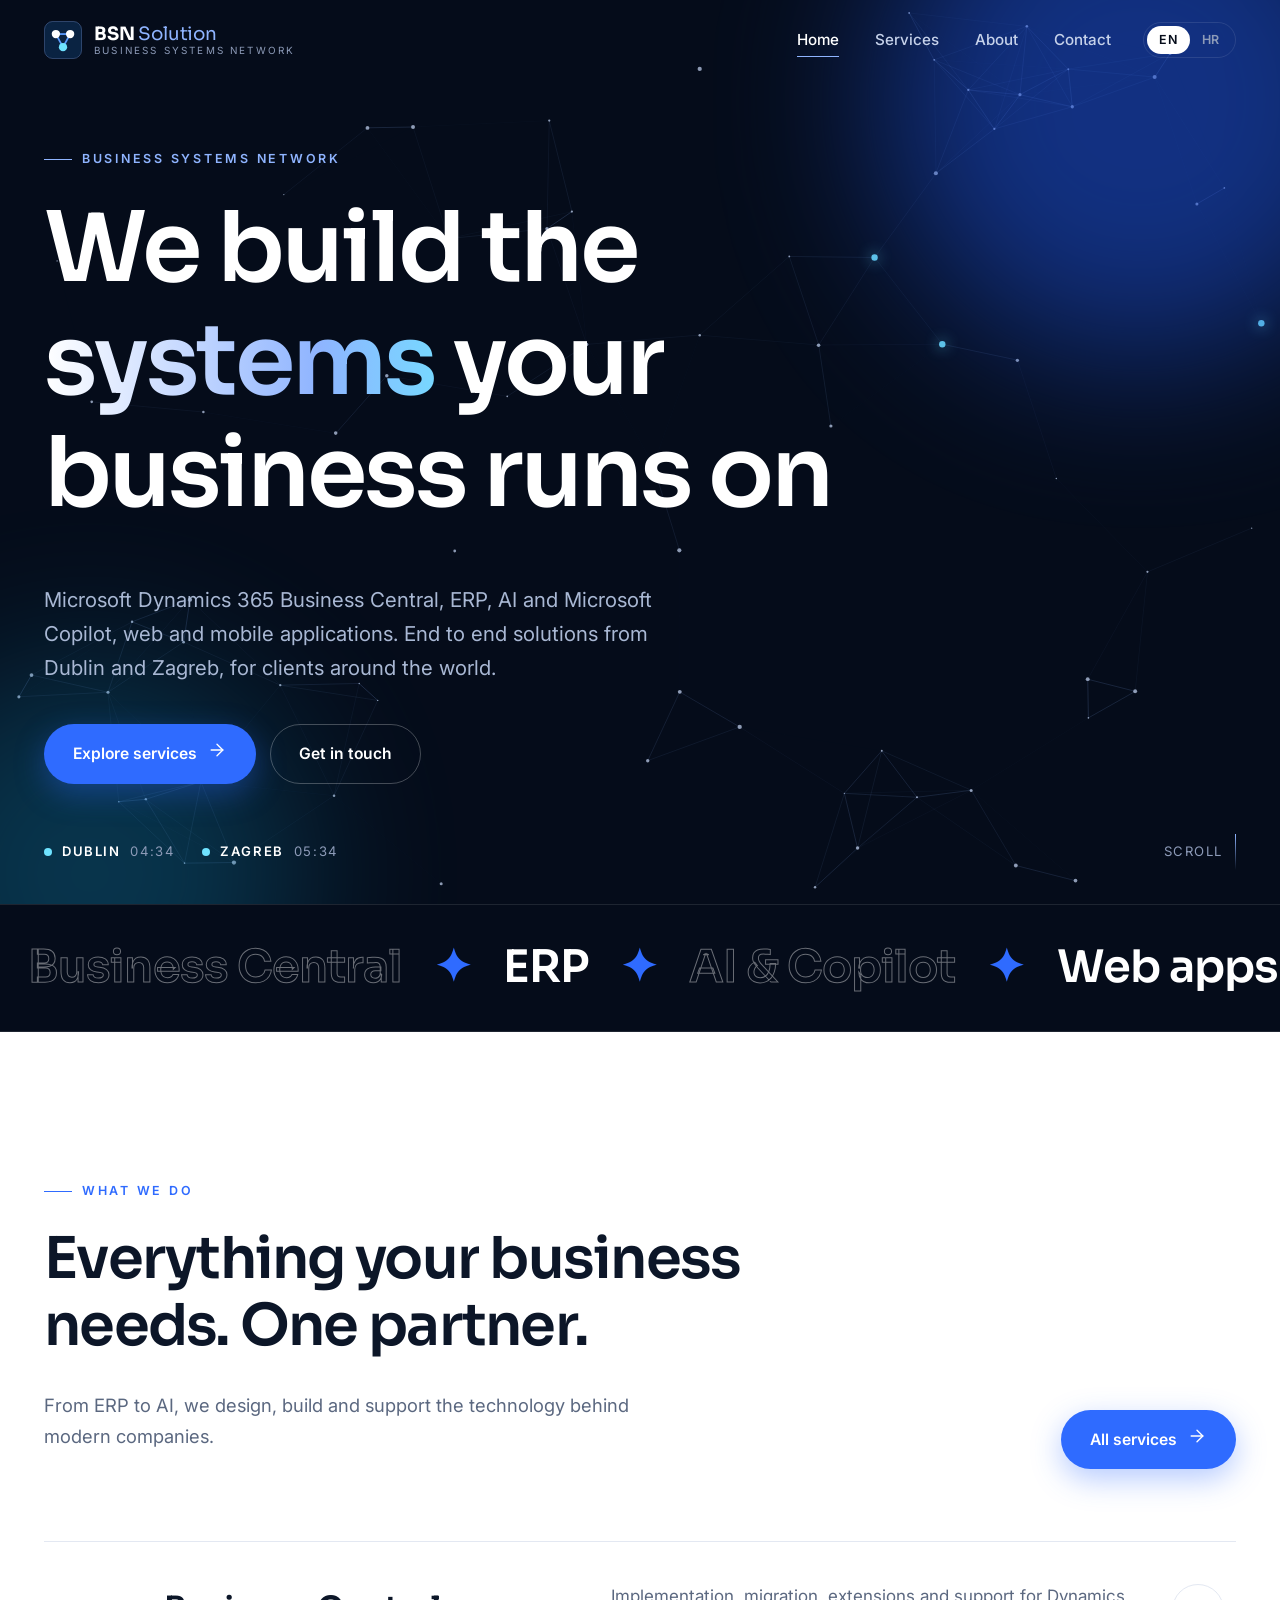
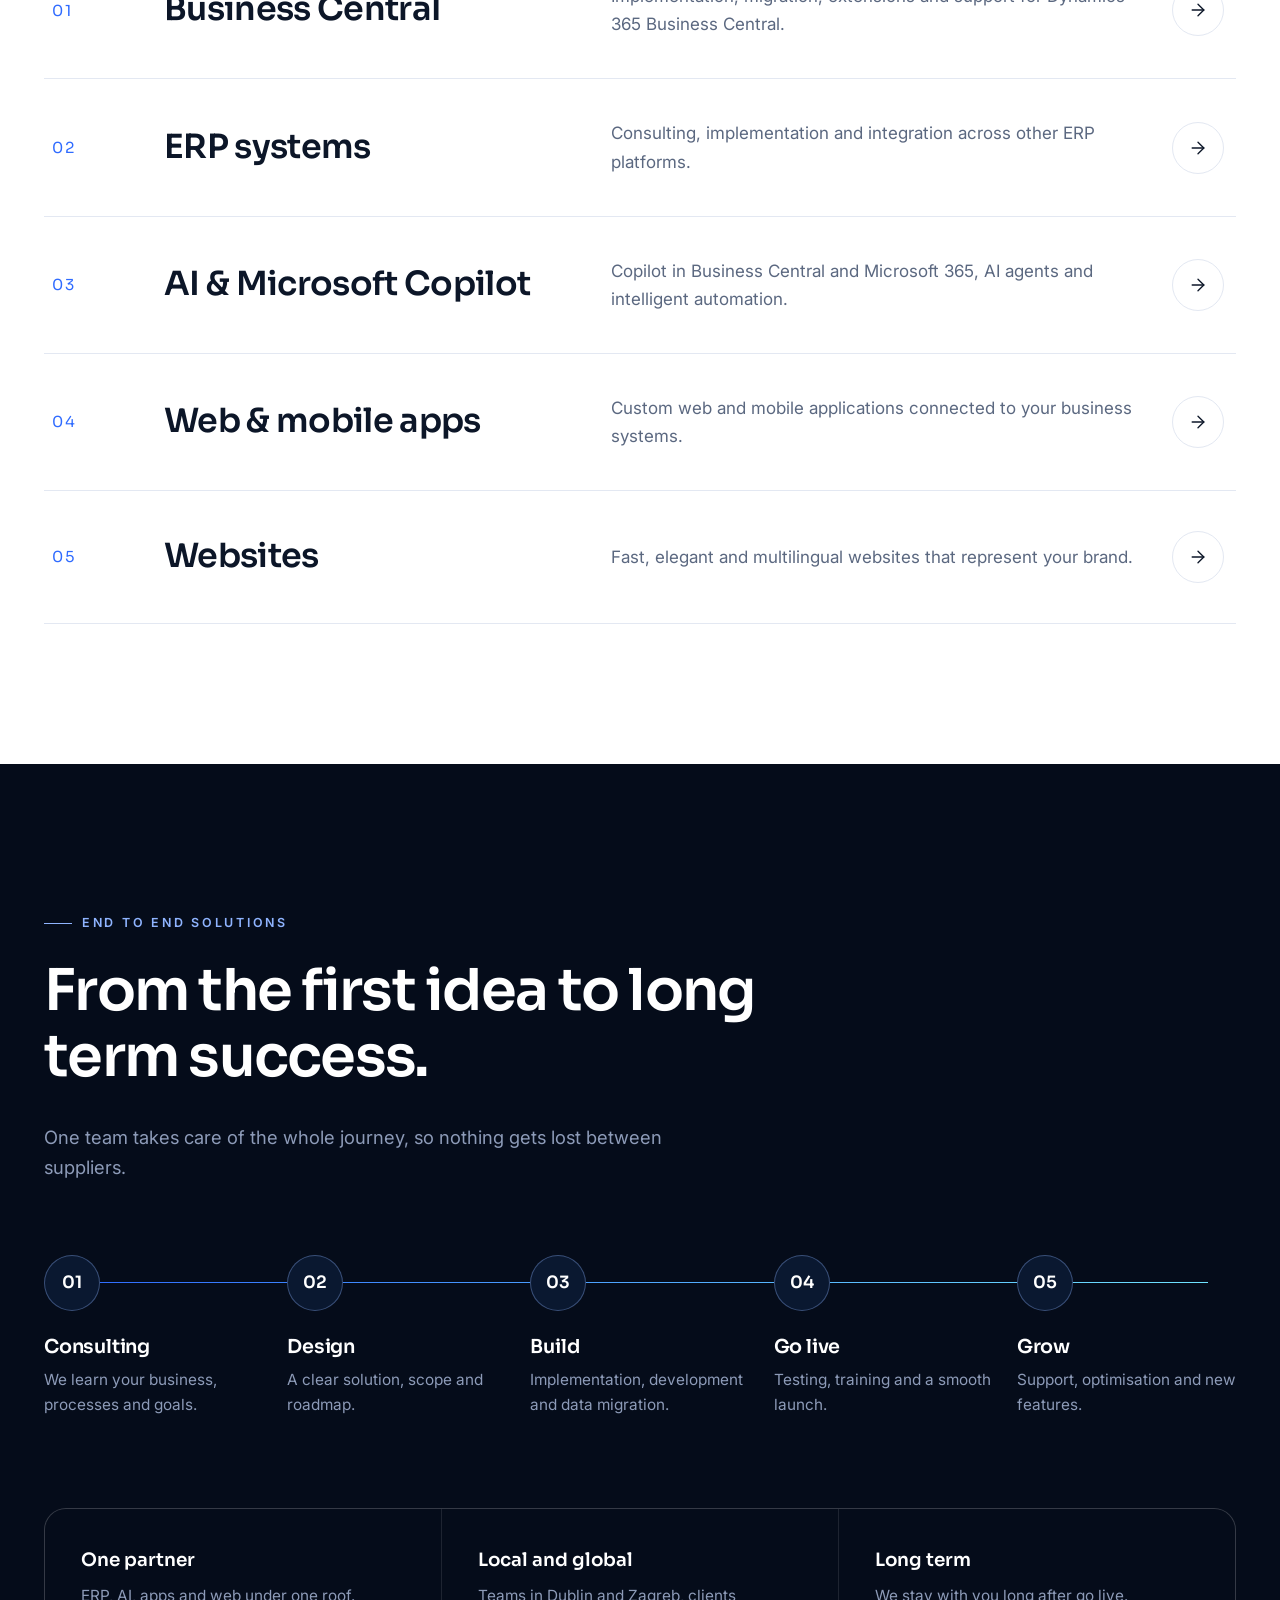
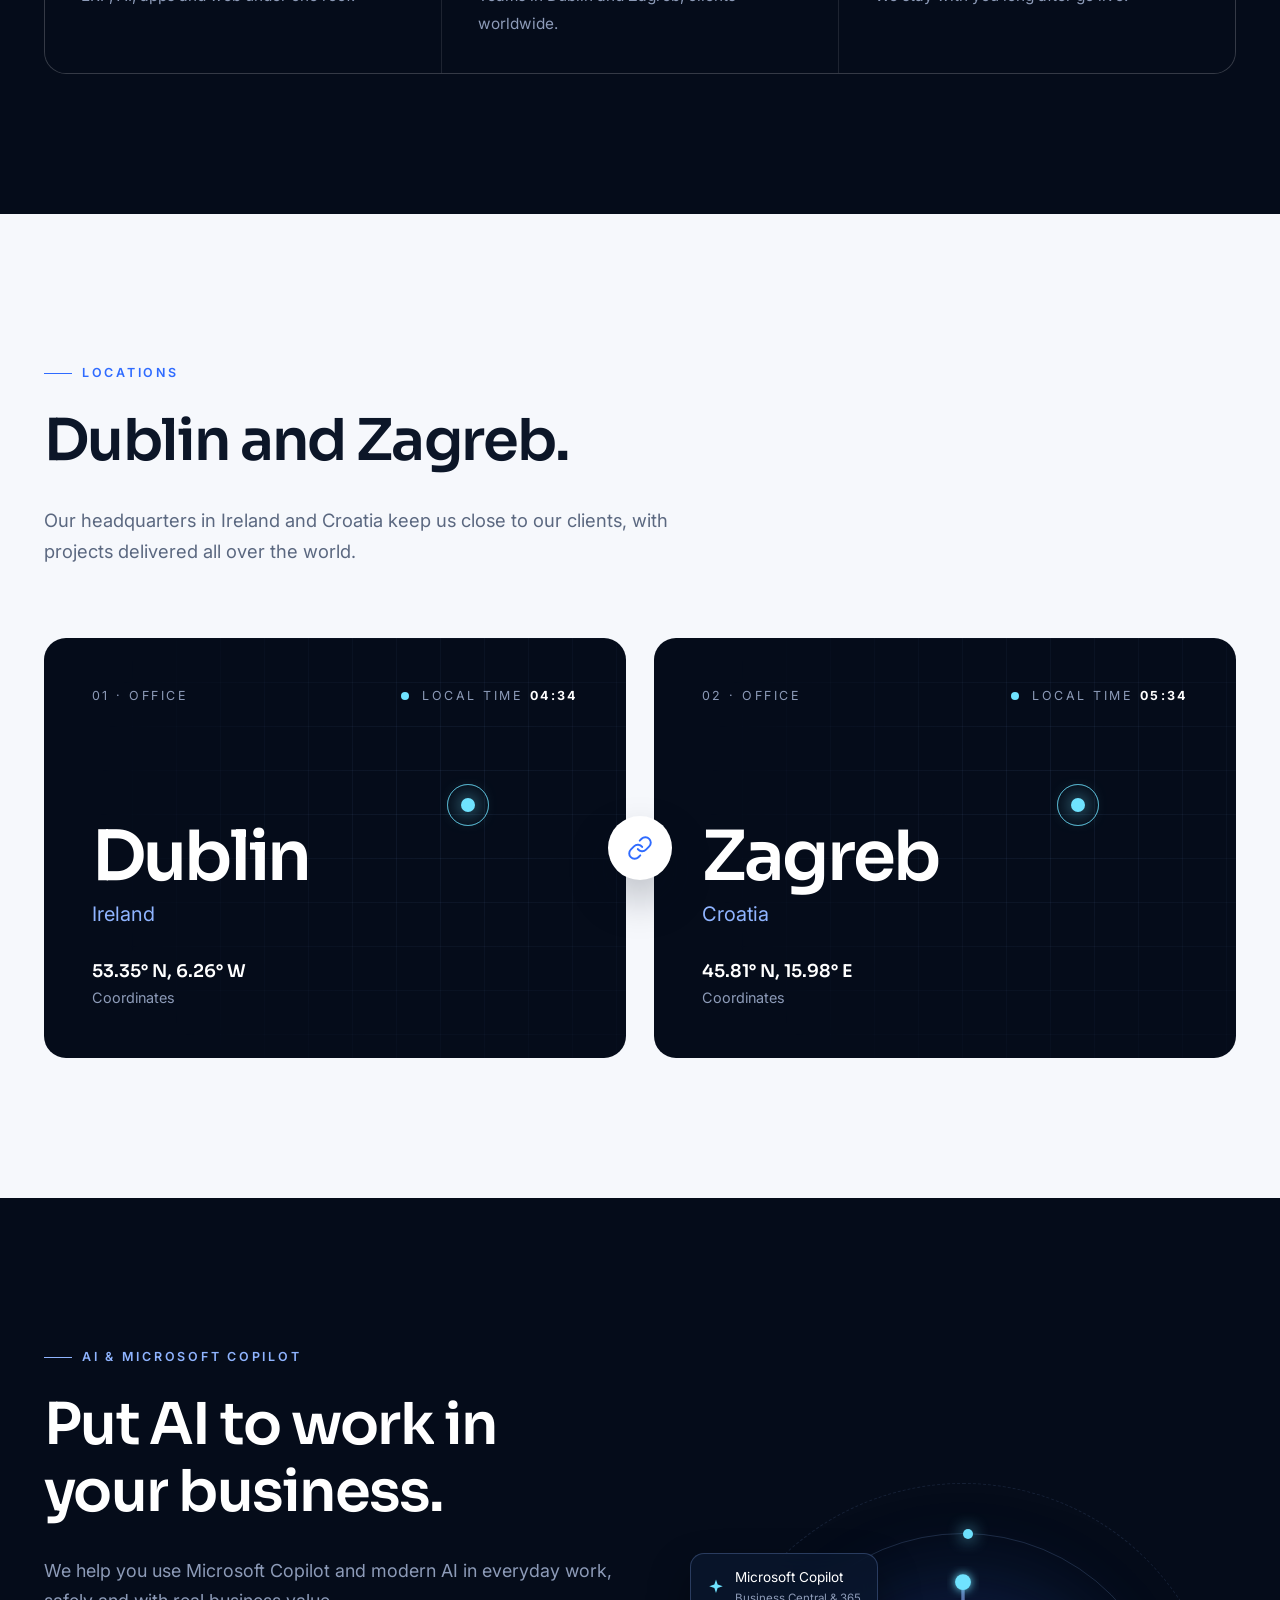
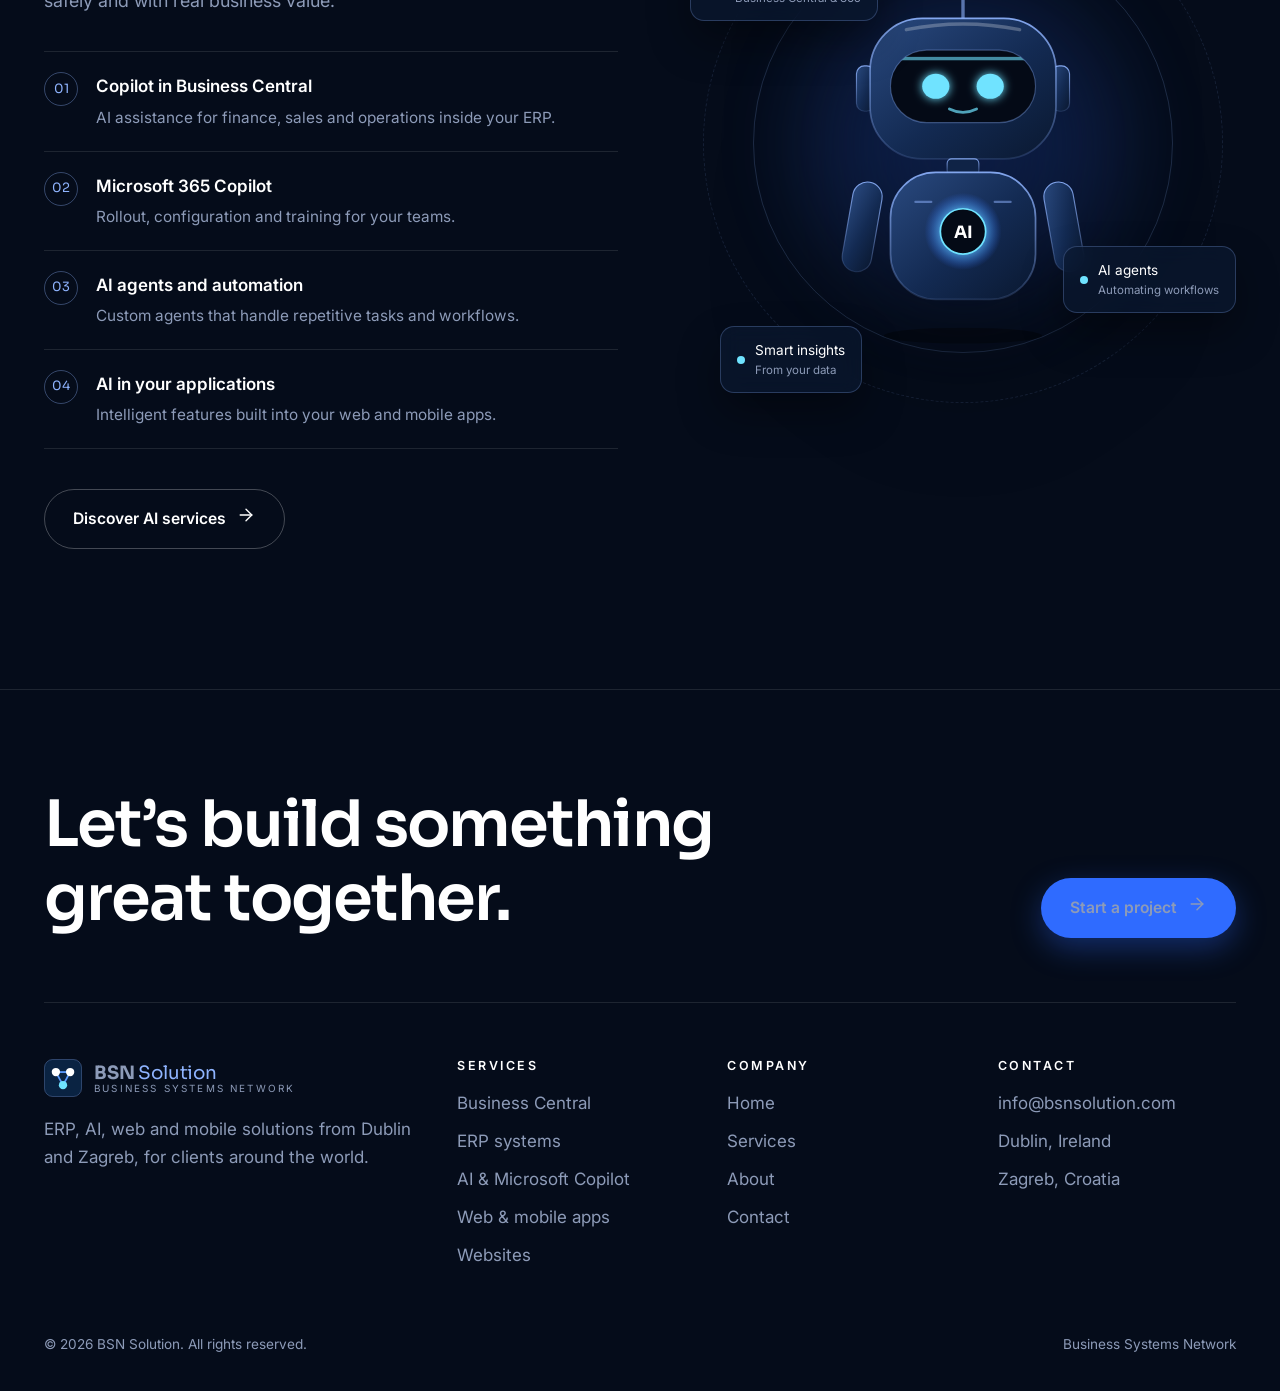
==== commit 0c0fb7a9: "Add version tag to CSS and JS links so browsers load fresh files Co-Authored-By: Claude Opus 5.5 <no" ====
--- a/index.html
+++ b/index.html
@@ -19,7 +19,7 @@
 <link rel="preconnect" href="https://fonts.googleapis.com">
 <link rel="preconnect" href="https://fonts.gstatic.com" crossorigin>
 <link href="https://fonts.googleapis.com/css2?family=Inter:wght@400;500;600;700&family=Sora:wght@400;500;600;700&display=swap" rel="stylesheet">
-<link rel="stylesheet" href="assets/style.css">
+<link rel="stylesheet" href="assets/style.css?v=593a7f84">
 <script>
   (function () {
     try {
@@ -171,6 +171,6 @@
     <div class="footer-bottom"><span>&copy; <span id="year">2026</span> BSN Solution. All rights reserved.</span><span>Business Systems Network</span></div>
   </div>
 </footer>
-<script src="assets/main.js"></script>
+<script src="assets/main.js?v=593a7f84"></script>
 </body>
 </html>
